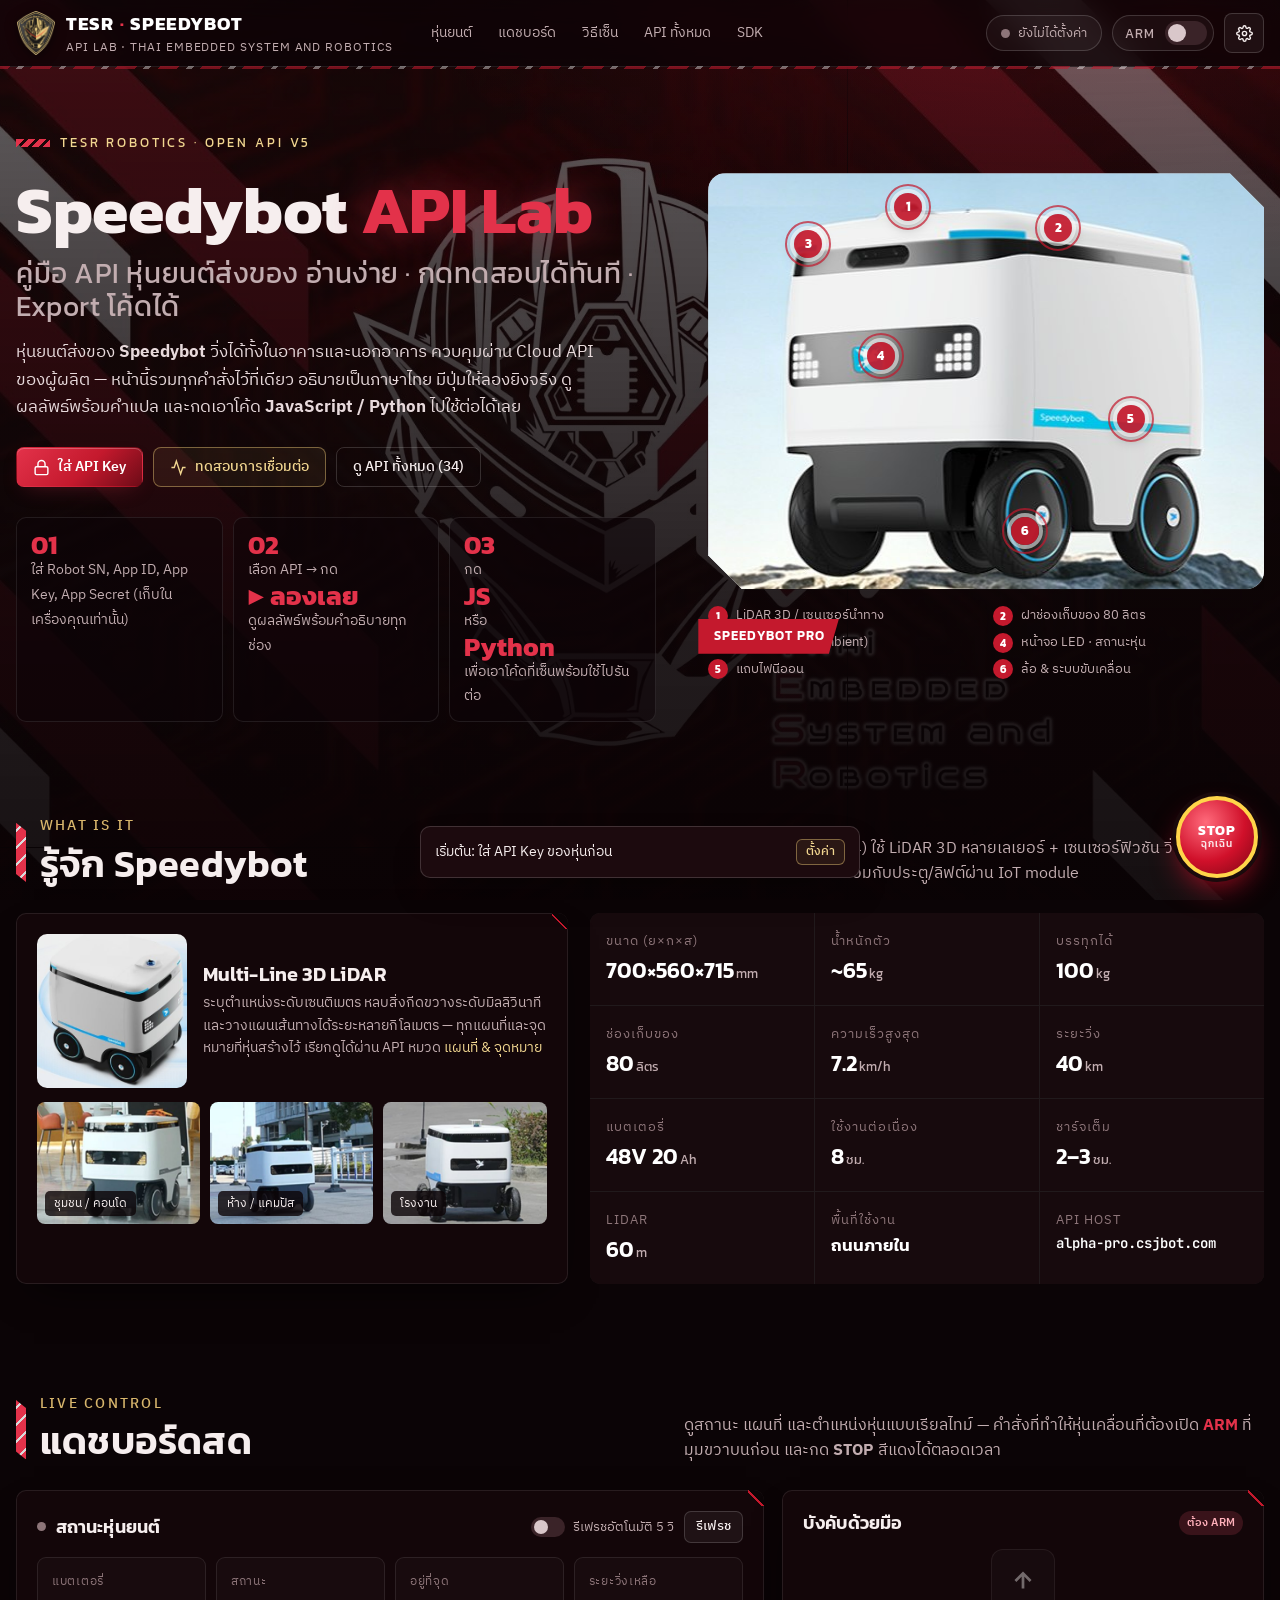
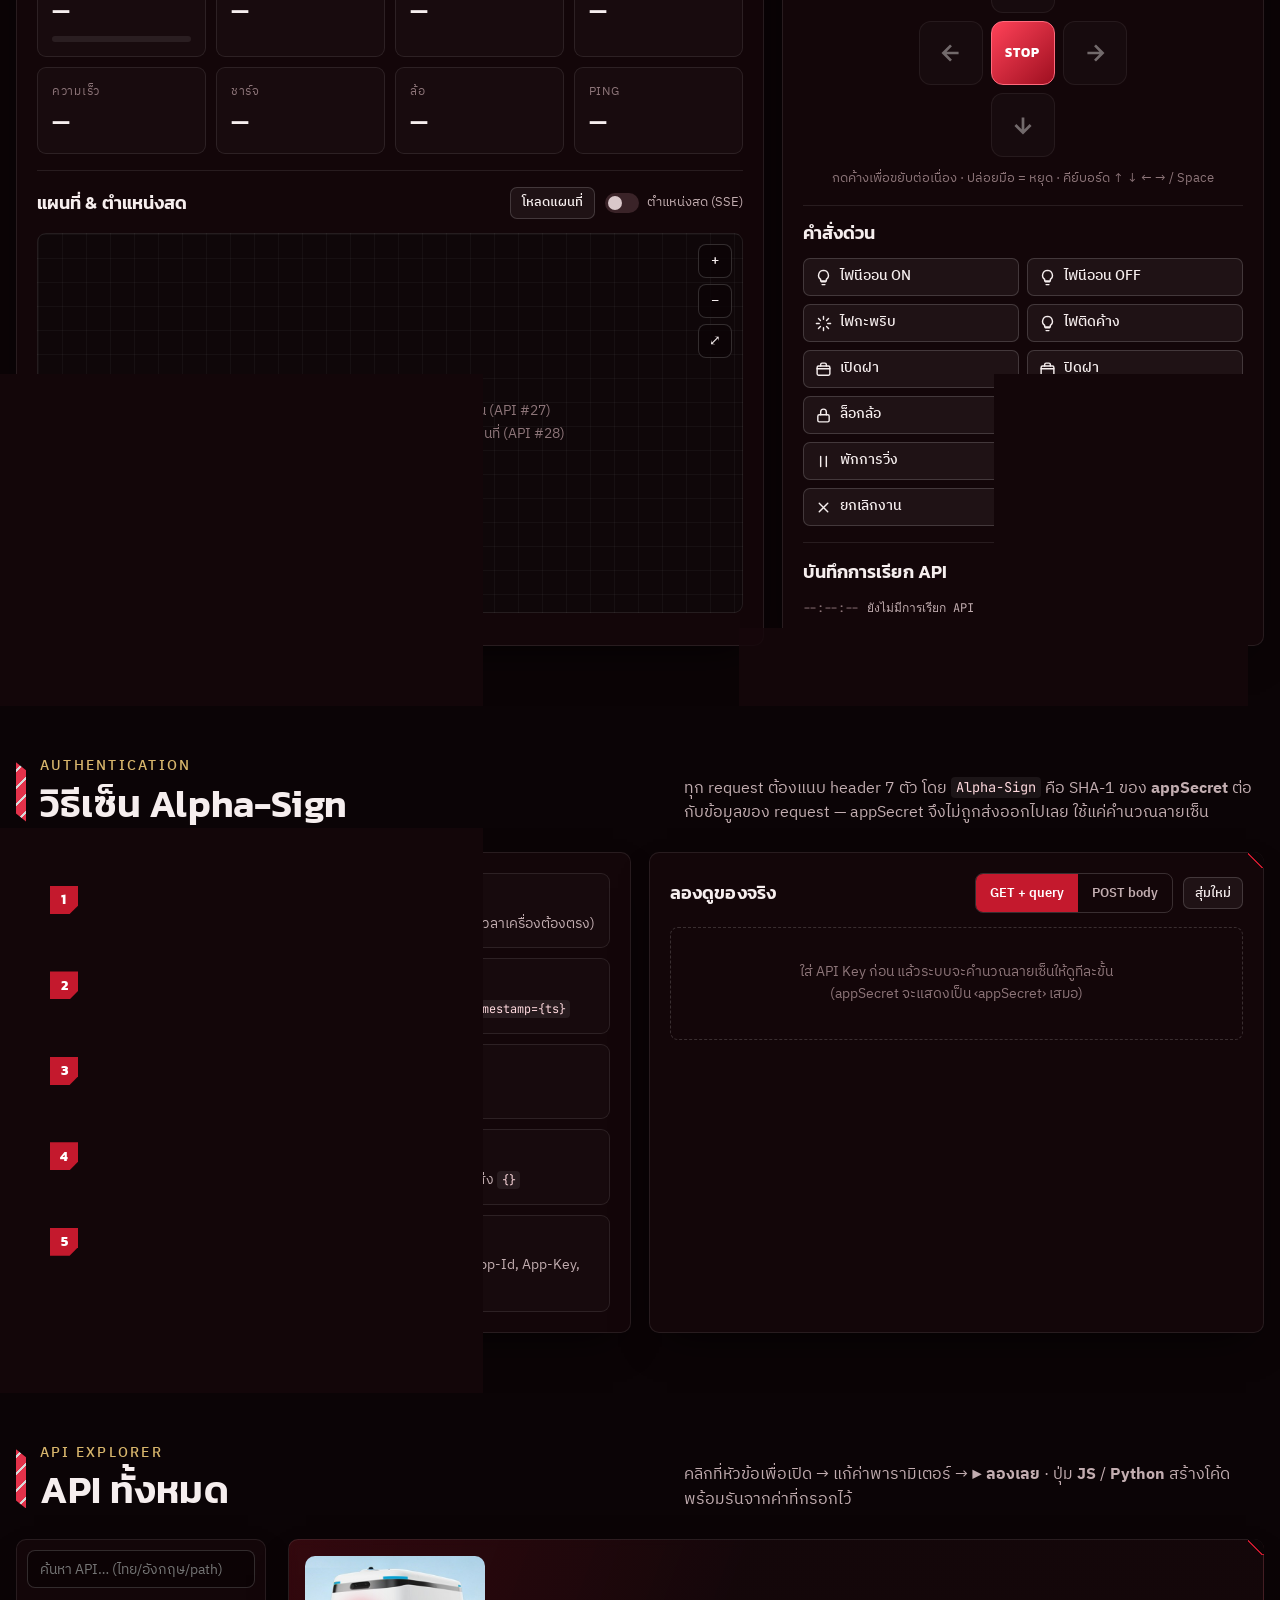
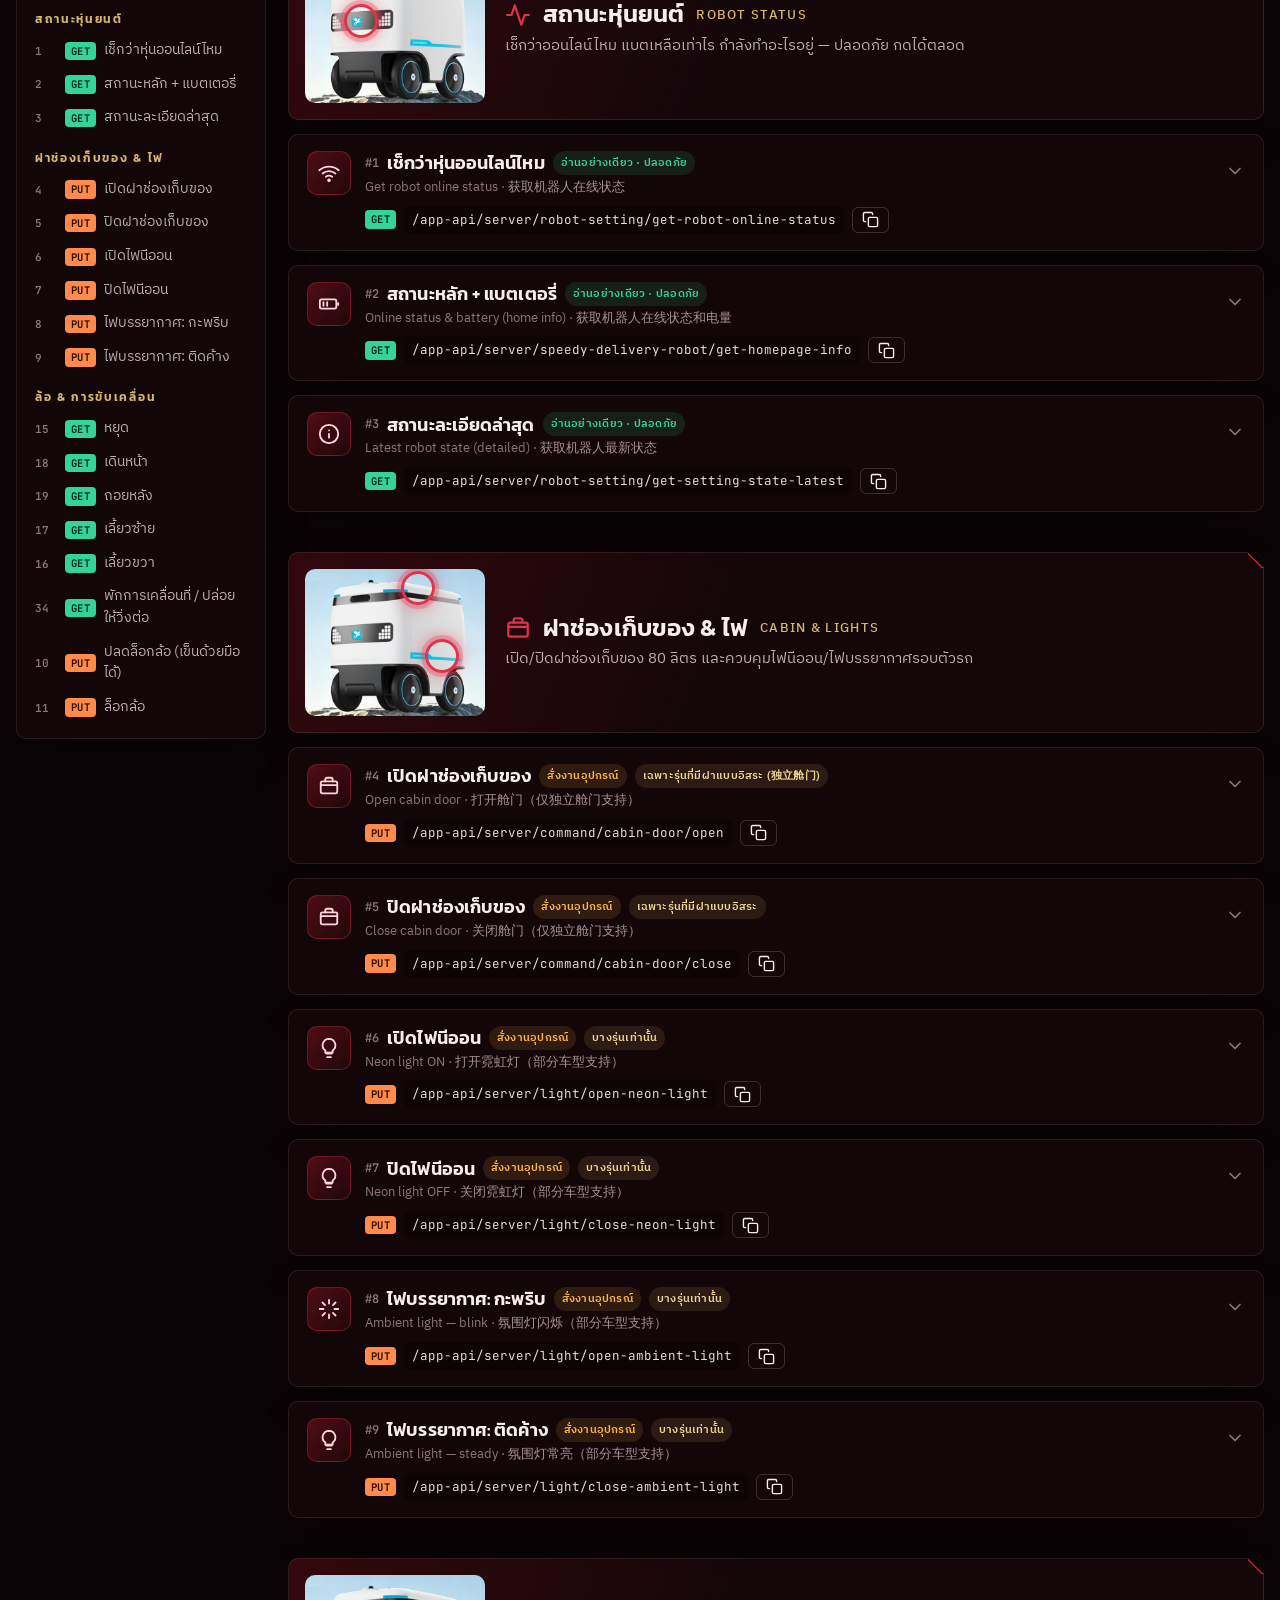
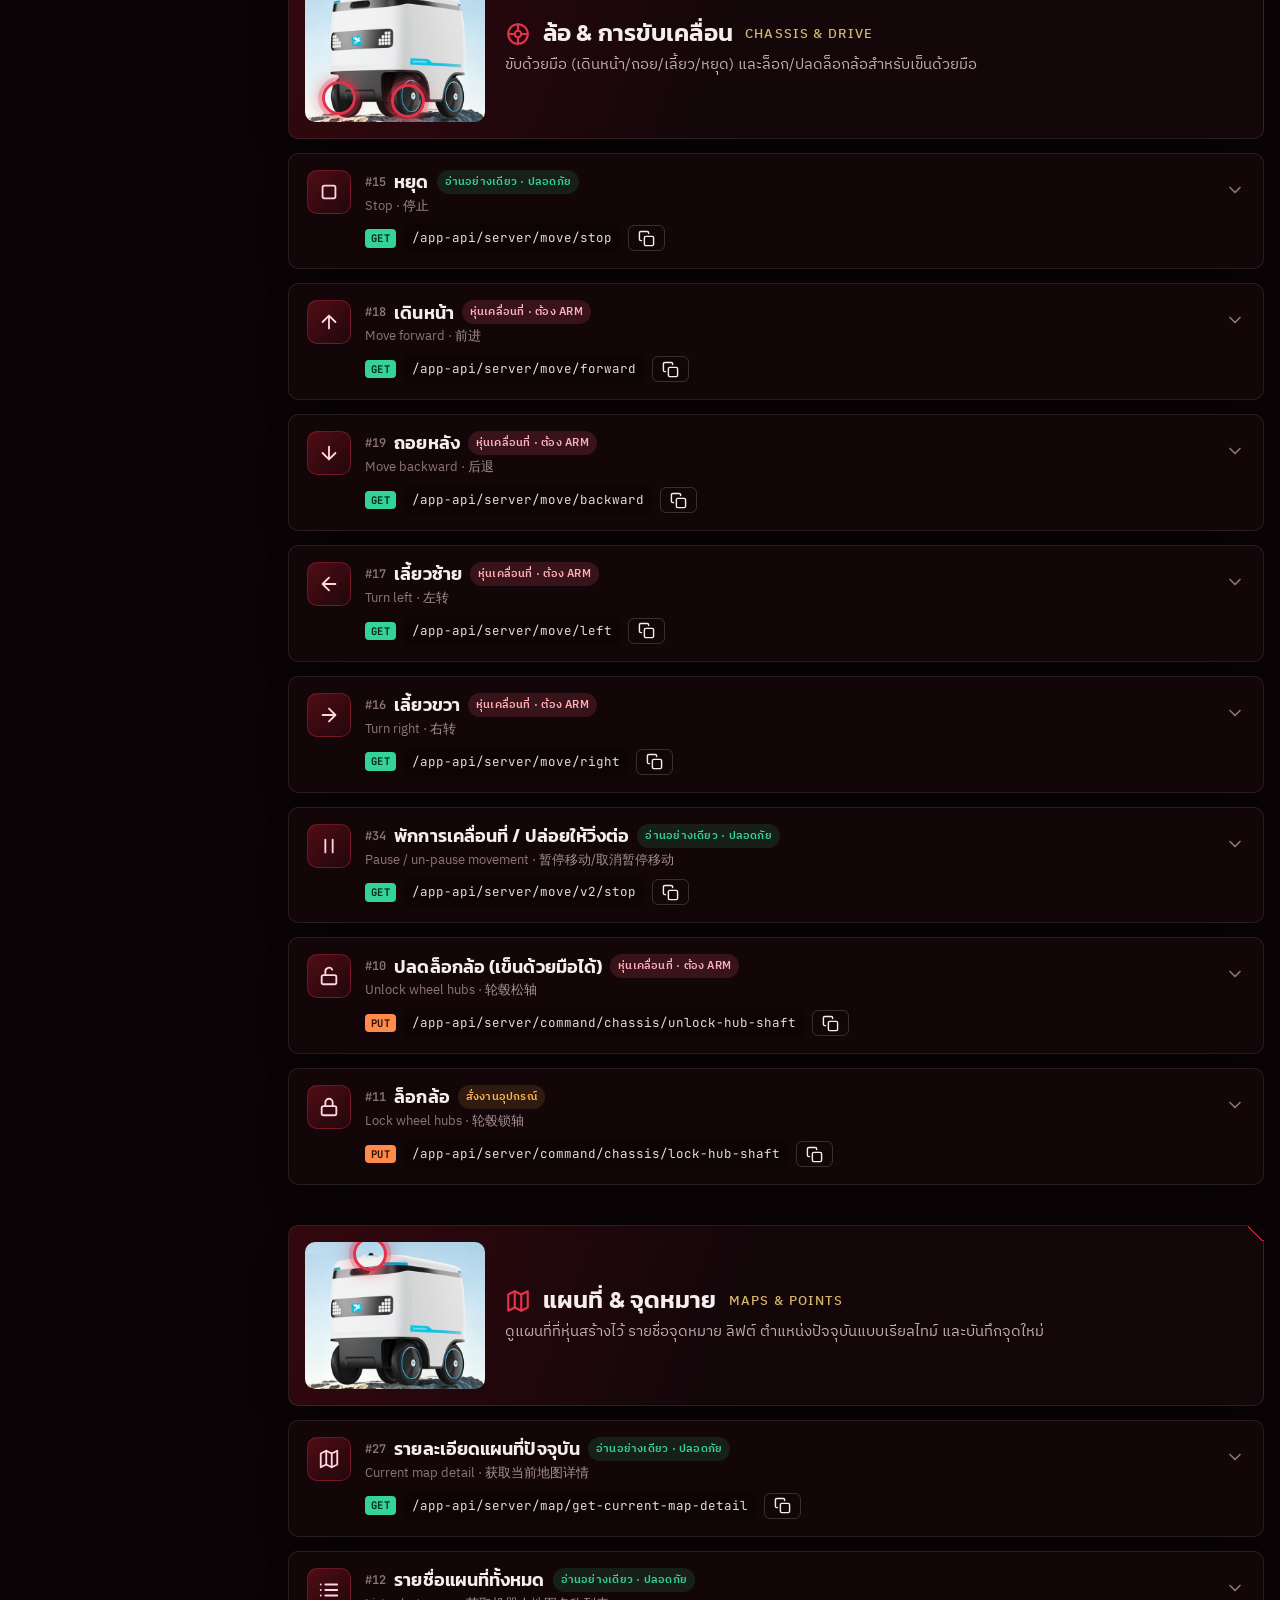
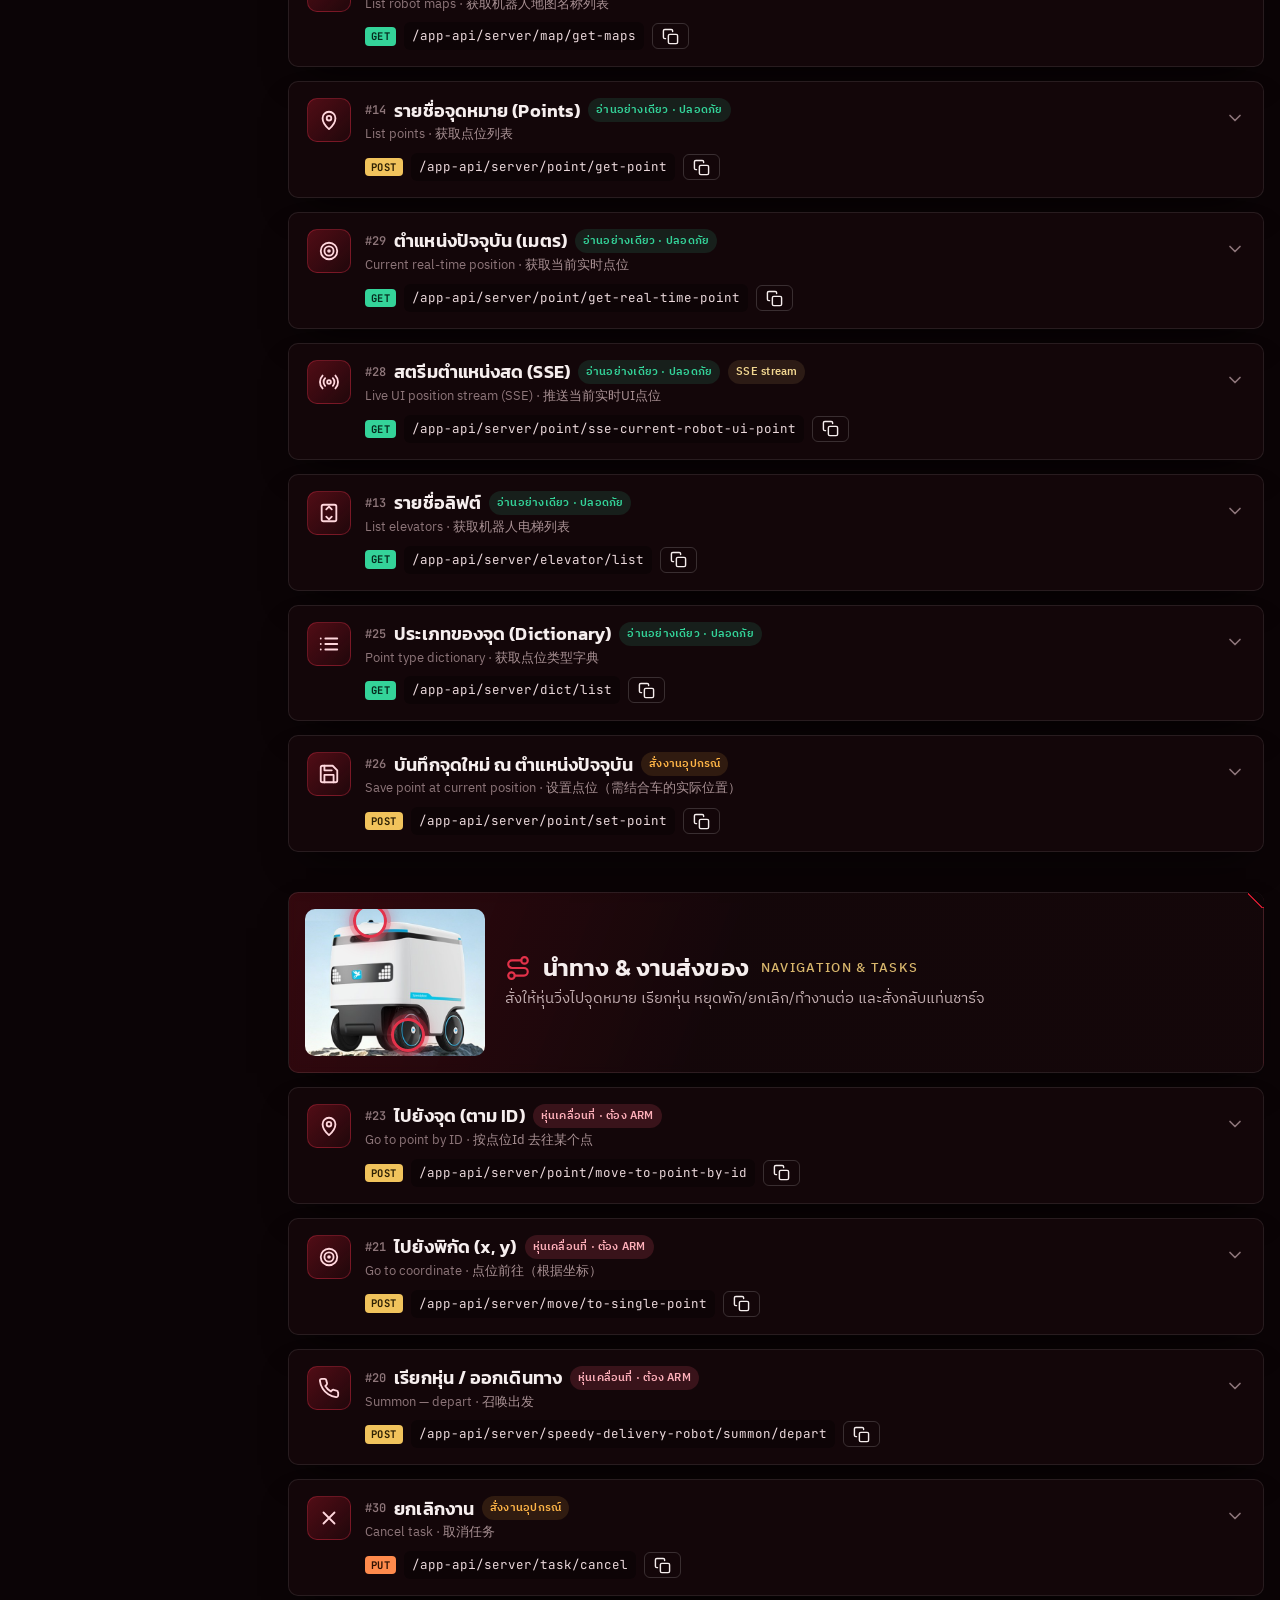
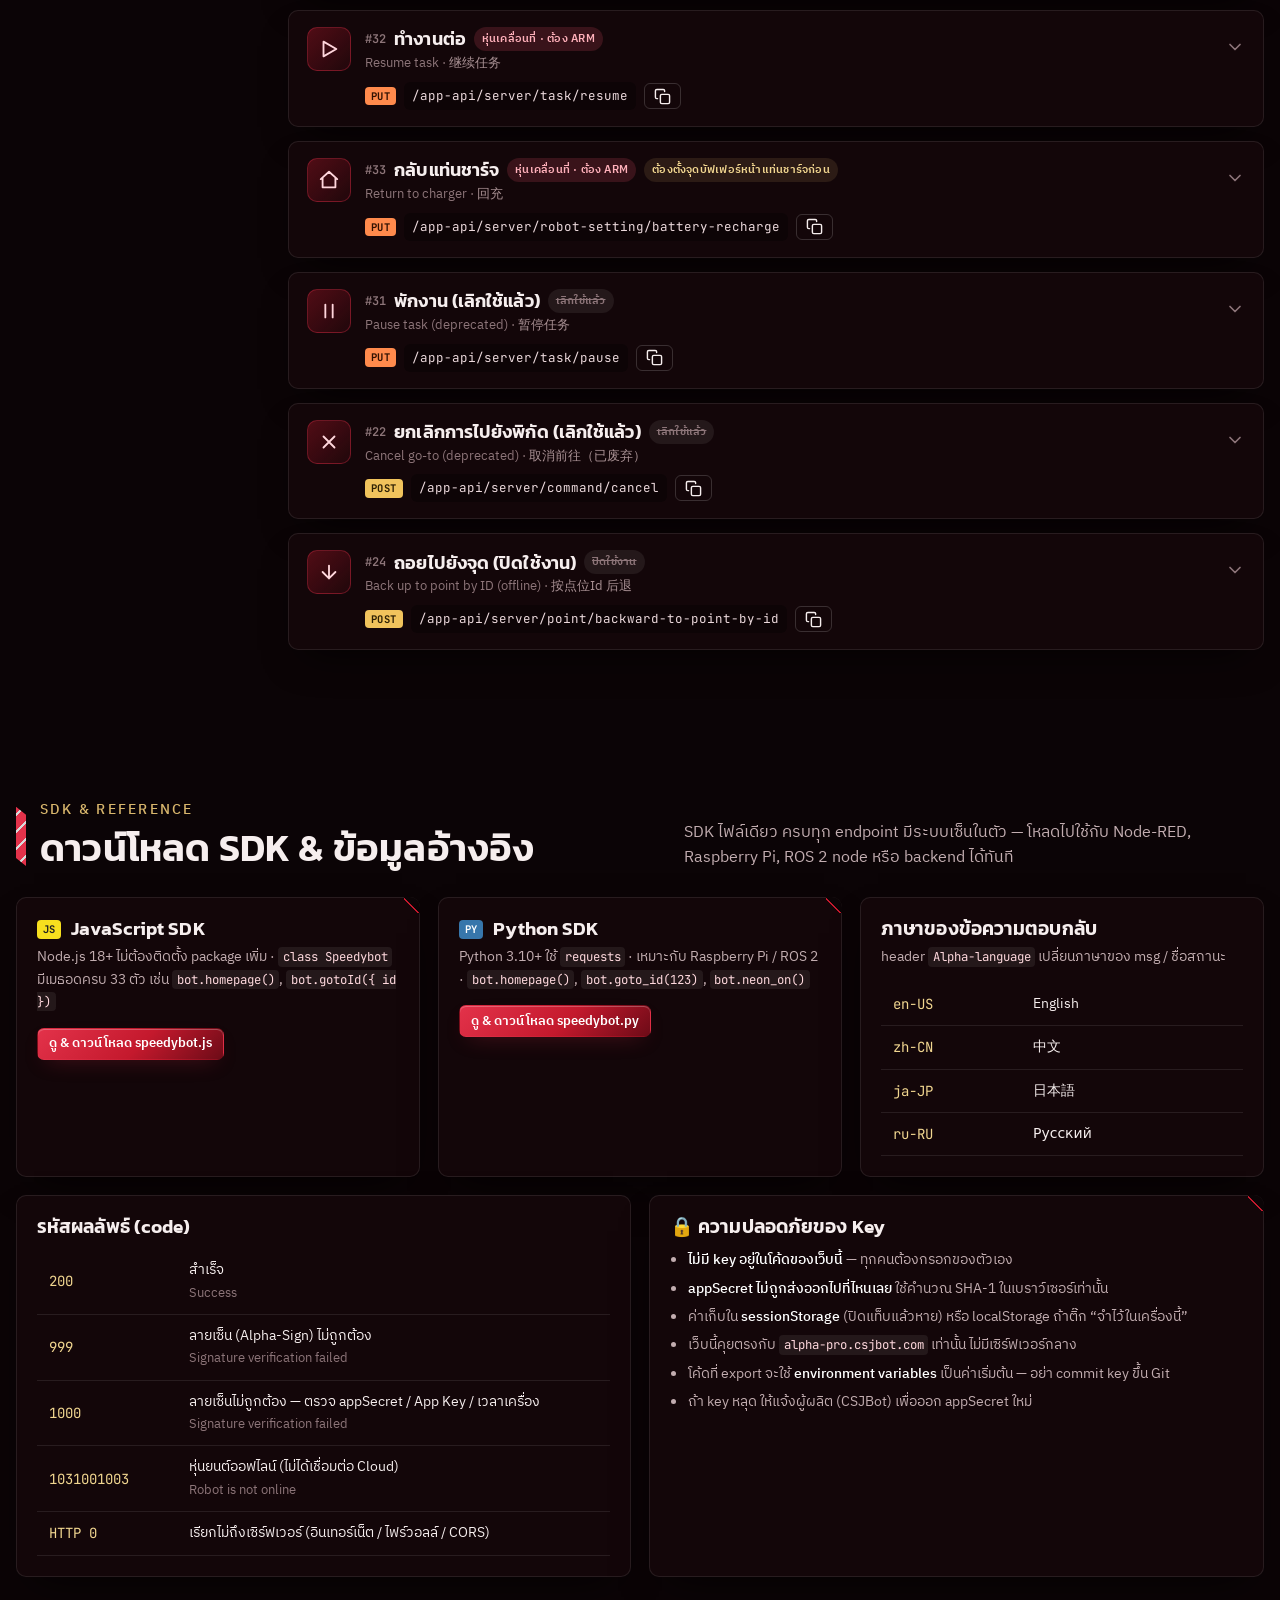
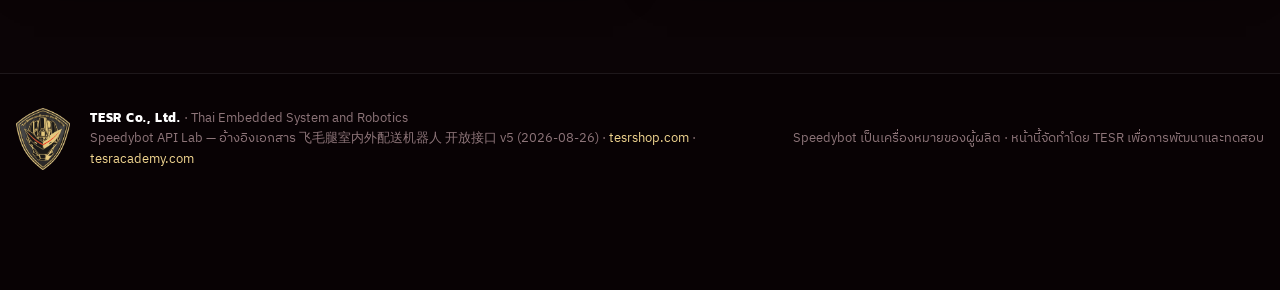
==== index.html @ d2df7fd1 "Speedybot API Lab: interactive API docs & tester (TESR brand) - API Explorer for all 34 Speedybot Op" ====
<!doctype html>
<html lang="th">
<head>
  <meta charset="utf-8" />
  <meta name="viewport" content="width=device-width, initial-scale=1" />
  <title>Speedybot API Lab · TESR</title>
  <meta name="description" content="TESR Speedybot API Lab — คู่มือ API หุ่นยนต์ส่งของ Speedybot แบบอ่านง่าย กดทดสอบได้จริง พร้อม export โค้ด JavaScript / Python" />
  <meta name="theme-color" content="#120609" />
  <meta name="referrer" content="no-referrer" />
  <link rel="icon" type="image/png" href="assets/img/favicon.png" />
  <meta property="og:title" content="Speedybot API Lab · TESR" />
  <meta property="og:image" content="assets/img/tesr-bg.jpg" />
  <link rel="preconnect" href="https://fonts.googleapis.com" />
  <link rel="preconnect" href="https://fonts.gstatic.com" crossorigin />
  <link href="https://fonts.googleapis.com/css2?family=IBM+Plex+Sans+Thai:wght@400;500;600&family=JetBrains+Mono:wght@400;600&family=Kanit:wght@400;500;600;700&display=swap" rel="stylesheet" />
  <link rel="stylesheet" href="assets/css/style.css" />
</head>
<body>

<!-- ============================== TOP BAR ============================== -->
<header class="topbar">
  <div class="wrap">
    <a class="brand" href="#top" aria-label="TESR Speedybot API Lab">
      <img src="assets/img/tesr-logo.png" alt="TESR logo" />
      <div><b>TESR <i>·</i> SPEEDYBOT</b><small>API Lab · Thai Embedded System and Robotics</small></div>
    </a>
    <nav class="topnav">
      <a href="#about">หุ่นยนต์</a>
      <a href="#dashboard">แดชบอร์ด</a>
      <a href="#sign">วิธีเซ็น</a>
      <a href="#explorer">API ทั้งหมด</a>
      <a href="#sdk">SDK</a>
    </nav>
    <div class="top-right">
      <span class="pill status-pill" id="statusPill" title="สถานะหุ่นยนต์"><i class="dot" id="statusDot"></i><span class="txt" id="statusTxt">ยังไม่ได้ตั้งค่า</span></span>
      <button class="arm" id="armBtn" type="button" aria-pressed="false" title="เปิดเพื่ออนุญาตคำสั่งที่ทำให้หุ่นเคลื่อนที่">
        <span class="lbl">ARM</span><span class="sw"></span>
      </button>
      <button class="btn icon" id="cfgBtn" type="button" title="ตั้งค่า API key" aria-label="ตั้งค่า">
        <svg viewBox="0 0 24 24" fill="none" stroke="currentColor" stroke-width="2"><circle cx="12" cy="12" r="3"/><path d="M19.4 15a1.65 1.65 0 0 0 .33 1.82l.06.06a2 2 0 1 1-2.83 2.83l-.06-.06a1.65 1.65 0 0 0-1.82-.33 1.65 1.65 0 0 0-1 1.51V21a2 2 0 1 1-4 0v-.09A1.65 1.65 0 0 0 9 19.4a1.65 1.65 0 0 0-1.82.33l-.06.06a2 2 0 1 1-2.83-2.83l.06-.06A1.65 1.65 0 0 0 4.68 15a1.65 1.65 0 0 0-1.51-1H3a2 2 0 1 1 0-4h.09A1.65 1.65 0 0 0 4.6 9a1.65 1.65 0 0 0-.33-1.82l-.06-.06a2 2 0 1 1 2.83-2.83l.06.06A1.65 1.65 0 0 0 9 4.68a1.65 1.65 0 0 0 1-1.51V3a2 2 0 1 1 4 0v.09a1.65 1.65 0 0 0 1 1.51 1.65 1.65 0 0 0 1.82-.33l.06-.06a2 2 0 1 1 2.83 2.83l-.06.06A1.65 1.65 0 0 0 19.4 9a1.65 1.65 0 0 0 1.51 1H21a2 2 0 1 1 0 4h-.09a1.65 1.65 0 0 0-1.51 1z"/></svg>
      </button>
    </div>
  </div>
</header>

<main id="top">
<!-- ============================== HERO ============================== -->
<section class="hero">
  <div class="wrap">
    <div>
      <span class="eyebrow">TESR Robotics · Open API v5</span>
      <h1>Speedybot <span class="accent">API Lab</span><small>คู่มือ API หุ่นยนต์ส่งของ อ่านง่าย · กดทดสอบได้ทันที · Export โค้ดได้</small></h1>
      <p class="lead">หุ่นยนต์ส่งของ <b>Speedybot</b> วิ่งได้ทั้งในอาคารและนอกอาคาร ควบคุมผ่าน Cloud API ของผู้ผลิต — หน้านี้รวมทุกคำสั่งไว้ที่เดียว อธิบายเป็นภาษาไทย มีปุ่มให้ลองยิงจริง ดูผลลัพธ์พร้อมคำแปล และกดเอาโค้ด <b>JavaScript / Python</b> ไปใช้ต่อได้เลย</p>
      <div class="hero-actions">
        <button class="btn primary" id="heroCfg" type="button">
          <svg viewBox="0 0 24 24" fill="none" stroke="currentColor" stroke-width="2"><rect x="3" y="11" width="18" height="11" rx="2"/><path d="M7 11V7a5 5 0 0 1 10 0v4"/></svg>
          ใส่ API Key
        </button>
        <button class="btn gold" id="heroTest" type="button">
          <svg viewBox="0 0 24 24" fill="none" stroke="currentColor" stroke-width="2"><path d="M22 12h-4l-3 9L9 3l-3 9H2"/></svg>
          ทดสอบการเชื่อมต่อ
        </button>
        <a class="btn ghost" href="#explorer">ดู API ทั้งหมด (34)</a>
      </div>
      <div class="steps">
        <div class="step"><b>01</b><span>ใส่ Robot SN, App ID, App Key, App Secret (เก็บในเครื่องคุณเท่านั้น)</span></div>
        <div class="step"><b>02</b><span>เลือก API → กด <b>▶ ลองเลย</b> ดูผลลัพธ์พร้อมคำอธิบายทุกช่อง</span></div>
        <div class="step"><b>03</b><span>กด <b>JS</b> หรือ <b>Python</b> เพื่อเอาโค้ดที่เซ็นพร้อมใช้ไปรันต่อ</span></div>
      </div>
    </div>

    <div class="robot-fig">
      <div class="frame" id="heroFrame">
        <img src="assets/img/speedybot.jpg" alt="หุ่นยนต์ส่งของ Speedybot" width="510" height="416" />
      </div>
      <span class="tag">SPEEDYBOT PRO</span>
      <div class="legend" id="heroLegend"></div>
    </div>
  </div>
</section>

<!-- ============================== ABOUT ============================== -->
<section class="block" id="about">
  <div class="wrap">
    <div class="sec-head">
      <h2><small>What is it</small>รู้จัก Speedybot</h2>
      <p>หุ่นยนต์ส่งของอัตโนมัติ (L4) ใช้ LiDAR 3D หลายเลเยอร์ + เซนเซอร์ฟิวชัน วิ่งได้ทั้งในตึกและบนถนนภายในพื้นที่ เชื่อมกับประตู/ลิฟต์ผ่าน IoT module</p>
    </div>
    <div class="about-grid">
      <div class="card card-pad cut">
        <div class="lidar-card">
          <img src="assets/img/speedybot-lidar.jpg" alt="Speedybot พร้อม LiDAR" />
          <div>
            <h3 style="font-size:20px;margin-bottom:6px">Multi-Line 3D LiDAR</h3>
            <p style="margin:0;color:var(--muted);font-size:14px">ระบุตำแหน่งระดับเซนติเมตร หลบสิ่งกีดขวางระดับมิลลิวินาที และวางแผนเส้นทางได้ระยะหลายกิโลเมตร — ทุกแผนที่และจุดหมายที่หุ่นสร้างไว้ เรียกดูได้ผ่าน API หมวด <a href="#cat-map">แผนที่ &amp; จุดหมาย</a></p>
          </div>
        </div>
        <div class="scenes">
          <div class="scene"><img src="assets/img/scene-community.jpg" alt="ใช้งานในคอนโด/ชุมชน" loading="lazy" /><span>ชุมชน / คอนโด</span></div>
          <div class="scene"><img src="assets/img/scene-mall.jpg" alt="ใช้งานในห้าง" loading="lazy" /><span>ห้าง / แคมปัส</span></div>
          <div class="scene"><img src="assets/img/scene-factory.jpg" alt="ใช้งานในโรงงาน" loading="lazy" /><span>โรงงาน</span></div>
        </div>
      </div>
      <div class="specs" aria-label="สเปก Speedybot Pro">
        <div class="spec"><span>ขนาด (ย×ก×ส)</span><b>700×560×715<small>mm</small></b></div>
        <div class="spec"><span>น้ำหนักตัว</span><b>~65<small>kg</small></b></div>
        <div class="spec"><span>บรรทุกได้</span><b>100<small>kg</small></b></div>
        <div class="spec"><span>ช่องเก็บของ</span><b>80<small>ลิตร</small></b></div>
        <div class="spec"><span>ความเร็วสูงสุด</span><b>7.2<small>km/h</small></b></div>
        <div class="spec"><span>ระยะวิ่ง</span><b>40<small>km</small></b></div>
        <div class="spec"><span>แบตเตอรี่</span><b>48V 20<small>Ah</small></b></div>
        <div class="spec"><span>ใช้งานต่อเนื่อง</span><b>8<small>ชม.</small></b></div>
        <div class="spec"><span>ชาร์จเต็ม</span><b>2–3<small>ชม.</small></b></div>
        <div class="spec"><span>LiDAR</span><b>60<small>m</small></b></div>
        <div class="spec"><span>พื้นที่ใช้งาน</span><b style="font-size:17px">ถนนภายใน</b></div>
        <div class="spec"><span>API Host</span><b style="font-size:14px;font-family:var(--f-mono)">alpha-pro.csjbot.com</b></div>
      </div>
    </div>
  </div>
</section>

<!-- ============================== DASHBOARD ============================== -->
<section class="block" id="dashboard">
  <div class="wrap">
    <div class="sec-head">
      <h2><small>Live control</small>แดชบอร์ดสด</h2>
      <p>ดูสถานะ แผนที่ และตำแหน่งหุ่นแบบเรียลไทม์ — คำสั่งที่ทำให้หุ่นเคลื่อนที่ต้องเปิด <b style="color:var(--red-2)">ARM</b> ที่มุมขวาบนก่อน และกด <b>STOP</b> สีแดงได้ตลอดเวลา</p>
    </div>
    <div class="dash">
      <div class="card card-pad cut">
        <div class="dash-head">
          <h3><i class="dot" id="liveDot"></i>สถานะหุ่นยนต์</h3>
          <label class="switch"><input type="checkbox" id="autoRefresh" /> รีเฟรชอัตโนมัติ 5 วิ</label>
          <button class="btn sm" id="refreshBtn" type="button">รีเฟรช</button>
        </div>
        <div class="tiles" id="tiles">
          <div class="tile"><span>แบตเตอรี่</span><b id="t-batt">—</b><div class="battery"><i id="t-batt-bar"></i></div></div>
          <div class="tile"><span>สถานะ</span><b id="t-state">—</b></div>
          <div class="tile"><span>อยู่ที่จุด</span><b id="t-point">—</b></div>
          <div class="tile"><span>ระยะวิ่งเหลือ</span><b id="t-range">—</b></div>
          <div class="tile"><span>ความเร็ว</span><b id="t-speed">—</b></div>
          <div class="tile"><span>ชาร์จ</span><b id="t-charge">—</b></div>
          <div class="tile"><span>ล้อ</span><b id="t-hub">—</b></div>
          <div class="tile"><span>Ping</span><b id="t-ping">—</b></div>
        </div>

        <div class="divider"></div>
        <div class="dash-head">
          <h3>แผนที่ &amp; ตำแหน่งสด</h3>
          <button class="btn sm" id="loadMapBtn" type="button">โหลดแผนที่</button>
          <label class="switch"><input type="checkbox" id="sseToggle" /> ตำแหน่งสด (SSE)</label>
        </div>
        <div class="map-box" id="mapBox">
          <canvas id="mapCanvas"></canvas>
          <div class="map-empty" id="mapEmpty">กด “โหลดแผนที่” เพื่อดึงแผนที่ปัจจุบันของหุ่น (API #27)<br/>แล้วเปิด “ตำแหน่งสด” เพื่อเห็นหุ่นเคลื่อนที่บนแผนที่ (API #28)</div>
          <div class="map-tools">
            <button class="btn" id="zoomIn" type="button" title="ซูมเข้า">+</button>
            <button class="btn" id="zoomOut" type="button" title="ซูมออก">−</button>
            <button class="btn" id="zoomFit" type="button" title="พอดีกรอบ">⤢</button>
          </div>
          <div class="map-info" id="mapInfo" hidden></div>
        </div>
        <div class="points-list" id="pointsList"></div>
      </div>

      <div class="card card-pad cut">
        <div class="dash-head"><h3>บังคับด้วยมือ</h3><span class="badge motion" id="padBadge">ต้อง ARM</span></div>
        <div class="pad locked" id="pad">
          <span></span>
          <button type="button" data-move="forward" aria-label="เดินหน้า"><svg viewBox="0 0 24 24" fill="none" stroke="currentColor" stroke-width="2.5"><path d="M12 19V5M5 12l7-7 7 7"/></svg></button>
          <span></span>
          <button type="button" data-move="left" aria-label="เลี้ยวซ้าย"><svg viewBox="0 0 24 24" fill="none" stroke="currentColor" stroke-width="2.5"><path d="M19 12H5M12 19l-7-7 7-7"/></svg></button>
          <button type="button" class="stop-btn" data-move="stop" aria-label="หยุด">STOP</button>
          <button type="button" data-move="right" aria-label="เลี้ยวขวา"><svg viewBox="0 0 24 24" fill="none" stroke="currentColor" stroke-width="2.5"><path d="M5 12h14M12 5l7 7-7 7"/></svg></button>
          <span></span>
          <button type="button" data-move="backward" aria-label="ถอยหลัง"><svg viewBox="0 0 24 24" fill="none" stroke="currentColor" stroke-width="2.5"><path d="M12 5v14M19 12l-7 7-7-7"/></svg></button>
          <span></span>
        </div>
        <p class="pad-note">กดค้างเพื่อขยับต่อเนื่อง · ปล่อยมือ = หยุด · คีย์บอร์ด ↑ ↓ ← → / Space</p>

        <div class="divider"></div>
        <div class="dash-head"><h3>คำสั่งด่วน</h3></div>
        <div class="quick" id="quick"></div>

        <div class="divider"></div>
        <div class="dash-head"><h3>บันทึกการเรียก API</h3><button class="btn xs ghost" id="clearLog" type="button">ล้าง</button></div>
        <div class="log" id="log"><div><time>--:--:--</time><span>ยังไม่มีการเรียก API</span></div></div>
      </div>
    </div>
  </div>
</section>

<!-- ============================== SIGN ============================== -->
<section class="block" id="sign">
  <div class="wrap">
    <div class="sec-head">
      <h2><small>Authentication</small>วิธีเซ็น Alpha-Sign</h2>
      <p>ทุก request ต้องแนบ header 7 ตัว โดย <code>Alpha-Sign</code> คือ SHA-1 ของ <b>appSecret</b> ต่อกับข้อมูลของ request — appSecret จึงไม่ถูกส่งออกไปเลย ใช้แค่คำนวณลายเซ็น</p>
    </div>
    <div class="sign-grid">
      <div class="card card-pad">
        <ol class="flow" style="margin:0;padding:0">
          <li><b>สุ่ม Nonce + เอาเวลาปัจจุบัน (วินาที)</b><p>Nonce = ตัวอักษรสุ่ม 10 ตัว, Timestamp = Unix time หน่วย<em>วินาที</em> (เวลาเครื่องต้องตรง)</p></li>
          <li><b>สร้าง fixed string</b><p><code>alphaAppId={id}&amp;alphaAppKey={key}&amp;alphaNonce={nonce}&amp;timestamp={ts}</code></p></li>
          <li><b>GET → เรียง query ตามชื่อ</b><p><code>k1=v1&amp;k2=v2</code> แล้วต่อ: <code>appSecret + query + fixed</code> (ไม่มี &amp; คั่น)</p></li>
          <li><b>POST / PUT → JSON แบบไม่มีช่องว่าง</b><p><code>appSecret + fixed + JSON.stringify(body)</code> · ถ้าไม่มี body ให้ส่ง <code>{}</code></p></li>
          <li><b>SHA-1 → hex ตัวพิมพ์เล็ก</b><p>ได้ 40 ตัวอักษร ใส่ header <code>Alpha-Sign</code> พร้อม Alpha-Robot-Sn, App-Id, App-Key, Nonce, Timestamp, Alpha-language</p></li>
        </ol>
      </div>
      <div class="card card-pad cut">
        <div class="dash-head">
          <h3>ลองดูของจริง</h3>
          <div class="seg" id="signSeg">
            <button type="button" class="on" data-k="get">GET + query</button>
            <button type="button" data-k="post">POST body</button>
          </div>
          <button class="btn sm" id="signRegen" type="button">สุ่มใหม่</button>
        </div>
        <div id="signDemo"><div class="placeholder">ใส่ API Key ก่อน แล้วระบบจะคำนวณลายเซ็นให้ดูทีละขั้น<br/>(appSecret จะแสดงเป็น ‹appSecret› เสมอ)</div></div>
      </div>
    </div>
  </div>
</section>

<!-- ============================== EXPLORER ============================== -->
<section class="block" id="explorer">
  <div class="wrap">
    <div class="sec-head">
      <h2><small>API Explorer</small>API ทั้งหมด</h2>
      <p>คลิกที่หัวข้อเพื่อเปิด → แก้ค่าพารามิเตอร์ → <b>▶ ลองเลย</b> · ปุ่ม <b>JS</b> / <b>Python</b> สร้างโค้ดพร้อมรันจากค่าที่กรอกไว้</p>
    </div>
    <div class="mobile-cats" id="mobileCats"></div>
    <div class="explorer">
      <aside class="card side" id="side">
        <input type="search" id="search" placeholder="ค้นหา API… (ไทย/อังกฤษ/path)" aria-label="ค้นหา API" />
        <div id="sideList"></div>
      </aside>
      <div id="catList"></div>
    </div>
  </div>
</section>

<!-- ============================== SDK & REFERENCE ============================== -->
<section class="block" id="sdk">
  <div class="wrap">
    <div class="sec-head">
      <h2><small>SDK &amp; Reference</small>ดาวน์โหลด SDK &amp; ข้อมูลอ้างอิง</h2>
      <p>SDK ไฟล์เดียว ครบทุก endpoint มีระบบเซ็นในตัว — โหลดไปใช้กับ Node-RED, Raspberry Pi, ROS 2 node หรือ backend ได้ทันที</p>
    </div>
    <div class="sdk-grid">
      <div class="card card-pad cut sdk-card">
        <h3><span class="m GET" style="background:#f7df1e;color:#222">JS</span> JavaScript SDK</h3>
        <p>Node.js 18+ ไม่ต้องติดตั้ง package เพิ่ม · <code>class Speedybot</code> มีเมธอดครบ 33 ตัว เช่น <code>bot.homepage()</code>, <code>bot.gotoId({ id })</code></p>
        <div class="actions"><button class="btn primary sm" data-sdk="js" type="button">ดู &amp; ดาวน์โหลด speedybot.js</button></div>
      </div>
      <div class="card card-pad cut sdk-card">
        <h3><span class="m GET" style="background:#3776ab;color:#fff">PY</span> Python SDK</h3>
        <p>Python 3.10+ ใช้ <code>requests</code> · เหมาะกับ Raspberry Pi / ROS 2 · <code>bot.homepage()</code>, <code>bot.goto_id(123)</code>, <code>bot.neon_on()</code></p>
        <div class="actions"><button class="btn primary sm" data-sdk="py" type="button">ดู &amp; ดาวน์โหลด speedybot.py</button></div>
      </div>
      <div class="card card-pad sdk-card">
        <h3>ภาษาของข้อความตอบกลับ</h3>
        <p>header <code>Alpha-language</code> เปลี่ยนภาษาของ msg / ชื่อสถานะ</p>
        <table class="err-table"><tbody>
          <tr><td>en-US</td><td>English</td></tr>
          <tr><td>zh-CN</td><td>中文</td></tr>
          <tr><td>ja-JP</td><td>日本語</td></tr>
          <tr><td>ru-RU</td><td>Русский</td></tr>
        </tbody></table>
      </div>
    </div>

    <div class="sdk-grid" style="margin-top:18px;grid-template-columns:1fr 1fr">
      <div class="card card-pad">
        <h3 style="font-size:19px;margin-bottom:10px">รหัสผลลัพธ์ (code)</h3>
        <table class="err-table"><tbody id="errTable"></tbody></table>
      </div>
      <div class="card card-pad cut">
        <h3 style="font-size:19px;margin-bottom:10px">🔒 ความปลอดภัยของ Key</h3>
        <ul class="sec-list">
          <li><b>ไม่มี key อยู่ในโค้ดของเว็บนี้</b> — ทุกคนต้องกรอกของตัวเอง</li>
          <li><b>appSecret ไม่ถูกส่งออกไปที่ไหนเลย</b> ใช้คำนวณ SHA-1 ในเบราว์เซอร์เท่านั้น</li>
          <li>ค่าเก็บใน <b>sessionStorage</b> (ปิดแท็บแล้วหาย) หรือ localStorage ถ้าติ๊ก “จำไว้ในเครื่องนี้”</li>
          <li>เว็บนี้คุยตรงกับ <code>alpha-pro.csjbot.com</code> เท่านั้น ไม่มีเซิร์ฟเวอร์กลาง</li>
          <li>โค้ดที่ export จะใช้ <b>environment variables</b> เป็นค่าเริ่มต้น — อย่า commit key ขึ้น Git</li>
          <li>ถ้า key หลุด ให้แจ้งผู้ผลิต (CSJBot) เพื่อออก appSecret ใหม่</li>
        </ul>
      </div>
    </div>
  </div>
</section>
</main>

<footer class="site">
  <div class="wrap">
    <img src="assets/img/tesr-logo.png" alt="TESR" />
    <div class="grow">
      <p><b style="color:#fff;font-family:var(--f-head);letter-spacing:.06em">TESR Co., Ltd.</b> · Thai Embedded System and Robotics</p>
      <p>Speedybot API Lab — อ้างอิงเอกสาร 飞毛腿室内外配送机器人 开放接口 v5 (2026-08-26) · <a href="https://tesrshop.com" target="_blank" rel="noopener">tesrshop.com</a> · <a href="https://tesracademy.com" target="_blank" rel="noopener">tesracademy.com</a></p>
    </div>
    <p>Speedybot เป็นเครื่องหมายของผู้ผลิต · หน้านี้จัดทำโดย TESR เพื่อการพัฒนาและทดสอบ</p>
  </div>
</footer>

<!-- E-STOP -->
<button class="estop" id="estop" type="button" title="หยุดหุ่นทันที (#15 + #34)">STOP<small>ฉุกเฉิน</small></button>

<!-- ============================== MODALS ============================== -->
<div class="modal-bg" id="cfgModal" role="dialog" aria-modal="true" aria-labelledby="cfgTitle">
  <div class="modal small">
    <header>
      <h3 id="cfgTitle"><img src="assets/img/tesr-logo.png" alt="" width="26" />ตั้งค่า API</h3>
      <button class="btn icon sm ghost" data-close type="button" aria-label="ปิด">✕</button>
    </header>
    <div class="body">
      <div class="lock-note">
        <svg viewBox="0 0 24 24" fill="none" stroke="currentColor" stroke-width="2"><path d="M12 22s8-4 8-10V5l-8-3-8 3v7c0 6 8 10 8 10z"/></svg>
        <div>ค่าทั้งหมดเก็บในเบราว์เซอร์ของคุณเท่านั้น ไม่ถูกบันทึกลงเว็บหรือ GitHub · <b>appSecret</b> ใช้คำนวณลายเซ็นในเครื่อง ไม่เคยถูกส่งออกไป</div>
      </div>
      <details class="paste">
        <summary>วางข้อความ config ทีเดียว (เช่น <code>Alpha-Robot-Sn: …</code>)</summary>
        <div class="field"><textarea id="pasteBox" rows="5" placeholder="Alpha-Robot-Sn: 4E00…&#10;Alpha-App-Id: …&#10;Alpha-App-Key: …&#10;appSecret: …"></textarea></div>
        <button class="btn sm" id="pasteApply" type="button" style="margin-top:8px">แยกค่าอัตโนมัติ</button>
      </details>
      <div class="cfg-grid">
        <div class="field"><label for="c-sn"><code>Alpha-Robot-Sn</code><em>หมายเลขเครื่องของหุ่น</em></label><input id="c-sn" autocomplete="off" spellcheck="false" placeholder="4E00…" /></div>
        <div class="field"><label for="c-id"><code>Alpha-App-Id</code><em>App ID ที่ได้จากผู้ผลิต</em></label><input id="c-id" autocomplete="off" spellcheck="false" /></div>
        <div class="field"><label for="c-key"><code>Alpha-App-Key</code><em>App Key</em></label>
          <div class="secret-row"><input id="c-key" type="password" autocomplete="off" spellcheck="false" /><button class="btn icon sm" type="button" data-reveal="c-key" aria-label="แสดง/ซ่อน">👁</button></div></div>
        <div class="field"><label for="c-secret"><code>appSecret</code><em>ความลับ — ใช้คำนวณ Alpha-Sign</em></label>
          <div class="secret-row"><input id="c-secret" type="password" autocomplete="off" spellcheck="false" /><button class="btn icon sm" type="button" data-reveal="c-secret" aria-label="แสดง/ซ่อน">👁</button></div></div>
        <div class="field"><label for="c-lang"><code>Alpha-language</code><em>ภาษาของข้อความตอบกลับ</em></label><select id="c-lang"></select></div>
        <label class="switch"><input type="checkbox" id="c-remember" /> จำไว้ในเครื่องนี้ (localStorage) — ไม่ติ๊ก = ลบเมื่อปิดแท็บ</label>
      </div>
    </div>
    <footer>
      <button class="btn sm danger grow" id="cfgClear" type="button">ล้างค่าทั้งหมด</button>
      <button class="btn sm" data-close type="button">ยกเลิก</button>
      <button class="btn primary sm" id="cfgSave" type="button">บันทึก &amp; ทดสอบ</button>
    </footer>
  </div>
</div>

<div class="modal-bg" id="codeModal" role="dialog" aria-modal="true" aria-labelledby="codeTitle">
  <div class="modal">
    <header>
      <h3 id="codeTitle">Export code</h3>
      <div class="seg" id="codeSeg">
        <button type="button" data-lang="js" class="on">JavaScript</button>
        <button type="button" data-lang="py">Python</button>
      </div>
      <button class="btn icon sm ghost" data-close type="button" aria-label="ปิด">✕</button>
    </header>
    <div class="body"><pre class="code" id="codeOut"></pre></div>
    <footer>
      <label class="switch grow"><input type="checkbox" id="withSecrets" /> ใส่ key จริงลงในโค้ด (ห้ามแชร์/commit!)</label>
      <button class="btn sm" id="codeCopy" type="button">คัดลอก</button>
      <button class="btn primary sm" id="codeDl" type="button">ดาวน์โหลดไฟล์</button>
    </footer>
  </div>
</div>

<div class="modal-bg" id="askModal" role="alertdialog" aria-modal="true" aria-labelledby="askTitle">
  <div class="modal small">
    <header><h3 id="askTitle">ยืนยัน</h3></header>
    <div class="body" id="askBody"></div>
    <footer><span class="grow"></span><button class="btn sm" id="askNo" type="button">ยกเลิก</button><button class="btn primary sm" id="askYes" type="button">ยืนยัน</button></footer>
  </div>
</div>

<div class="toasts" id="toasts" aria-live="polite"></div>

<script src="assets/js/endpoints.js"></script>
<script src="assets/js/client.js"></script>
<script src="assets/js/app.js"></script>
</body>
</html>
---- assets/css/style.css ----
/* =========================================================================
   TESR · Speedybot API Lab — brand stylesheet
   Crimson + black + white diagonals (TESR banner), gold from the shield.
   ========================================================================= */
:root {
  --bg: #0b0406;
  --ink: #120609;
  --panel: rgba(22, 8, 11, 0.84);
  --panel-solid: #170a0d;
  --panel-2: rgba(40, 12, 18, 0.9);
  --line: rgba(255, 255, 255, 0.09);
  --line-2: rgba(255, 255, 255, 0.16);
  --text: #f6eeee;
  --muted: #c2adb0;
  --dim: #8d7579;
  --red: #c4192d;
  --red-2: #e3324a;
  --red-deep: #6d0b17;
  --red-glow: rgba(227, 50, 74, 0.35);
  --gold: #d8b66c;
  --gold-2: #f1d690;
  --cyan: #2cc7f0;
  --ok: #34d399;
  --warn: #ffb547;
  --bad: #ff5a6e;
  --get: #34d399;
  --post: #f1c35c;
  --put: #ff8a4c;
  --radius: 10px;
  --cut: 16px;
  --f-head: "Kanit", "IBM Plex Sans Thai", system-ui, sans-serif;
  --f-body: "IBM Plex Sans Thai", "Kanit", system-ui, sans-serif;
  --f-mono: "JetBrains Mono", ui-monospace, SFMono-Regular, Menlo, monospace;
  --shadow: 0 18px 40px -18px rgba(0, 0, 0, 0.8);
  color-scheme: dark;
}

* { box-sizing: border-box; }
html { scroll-behavior: smooth; scroll-padding-top: 84px; }
body {
  margin: 0;
  font-family: var(--f-body);
  font-size: 15.5px;
  line-height: 1.6;
  color: var(--text);
  background: var(--bg);
  overflow-x: hidden;
  -webkit-font-smoothing: antialiased;
}
/* fixed brand background (works on iOS, unlike background-attachment: fixed) */
body::before {
  content: "";
  position: fixed; inset: 0; z-index: -2;
  background: url("../img/tesr-bg.jpg") center / cover no-repeat;
}
body::after {
  content: "";
  position: fixed; inset: 0; z-index: -1;
  background:
    radial-gradient(1200px 600px at 85% -10%, rgba(196, 25, 45, 0.25), transparent 60%),
    linear-gradient(180deg, rgba(11, 4, 6, 0.62) 0, rgba(11, 4, 6, 0.9) 70vh, rgba(9, 3, 5, 0.95) 100%);
}
a { color: var(--gold-2); text-decoration: none; }
a:hover { text-decoration: underline; }
img { max-width: 100%; display: block; }
code, pre, kbd { font-family: var(--f-mono); }
code { font-size: 0.88em; background: rgba(255, 255, 255, 0.07); padding: 0.1em 0.38em; border-radius: 4px; color: #ffd9de; }
h1, h2, h3, h4 { font-family: var(--f-head); font-weight: 600; line-height: 1.2; margin: 0; letter-spacing: 0.005em; }
.sr { position: absolute; width: 1px; height: 1px; overflow: hidden; clip: rect(0 0 0 0); }
::selection { background: var(--red); color: #fff; }

.wrap { width: min(1280px, 100% - 32px); margin-inline: auto; }

/* ---------------------------------------------------------------- topbar */
.topbar {
  position: sticky; top: 0; z-index: 50;
  background: rgba(12, 4, 7, 0.82);
  backdrop-filter: blur(14px) saturate(140%);
  -webkit-backdrop-filter: blur(14px) saturate(140%);
  border-bottom: 1px solid var(--line);
}
.topbar::after { /* red-white diagonal hairline */
  content: ""; position: absolute; left: 0; right: 0; bottom: -3px; height: 3px;
  background: repeating-linear-gradient(-45deg, var(--red) 0 14px, transparent 14px 20px, rgba(255,255,255,.7) 20px 24px, transparent 24px 30px);
  opacity: 0.55;
}
.topbar .wrap { display: flex; align-items: center; gap: 14px; height: 66px; }
.brand { display: flex; align-items: center; gap: 10px; color: var(--text); text-decoration: none !important; min-width: 0; }
.brand img { width: 40px; height: 44px; object-fit: contain; filter: drop-shadow(0 2px 6px rgba(0,0,0,.6)); }
.brand b { font-family: var(--f-head); font-weight: 700; font-size: 19px; letter-spacing: 0.06em; color: #fff; }
.brand b i { font-style: normal; color: var(--red-2); }
.brand small { display: block; font-size: 11.5px; color: var(--muted); letter-spacing: 0.08em; text-transform: uppercase; white-space: nowrap; }
.topnav { display: flex; gap: 2px; margin-left: 12px; }
.topnav a { color: var(--muted); font-size: 14px; padding: 8px 12px; border-radius: 8px; text-decoration: none; }
.topnav a:hover { color: #fff; background: rgba(255, 255, 255, 0.06); }
.top-right { margin-left: auto; display: flex; align-items: center; gap: 10px; }

.pill {
  display: inline-flex; align-items: center; gap: 8px; height: 36px; padding: 0 14px;
  border-radius: 999px; border: 1px solid var(--line-2); background: rgba(255, 255, 255, 0.04);
  font-size: 13px; color: var(--muted); white-space: nowrap;
}
.dot { width: 9px; height: 9px; border-radius: 50%; background: var(--dim); flex: none; }
.dot.ok { background: var(--ok); box-shadow: 0 0 0 4px rgba(52, 211, 153, 0.18); }
.dot.bad { background: var(--bad); box-shadow: 0 0 0 4px rgba(255, 90, 110, 0.18); }
.dot.warn { background: var(--warn); }
.dot.live { animation: pulse 1.6s infinite; }
@keyframes pulse { 0%,100% { box-shadow: 0 0 0 0 rgba(52,211,153,.5);} 70% { box-shadow: 0 0 0 8px rgba(52,211,153,0);} }

/* ARM switch */
.arm {
  display: inline-flex; align-items: center; gap: 10px; height: 36px; padding: 0 6px 0 12px;
  border-radius: 999px; border: 1px solid var(--line-2); background: rgba(255,255,255,.04);
  cursor: pointer; user-select: none; font-family: var(--f-head); font-size: 13px; letter-spacing: .08em; color: var(--muted);
}
.arm .sw { width: 42px; height: 24px; border-radius: 999px; background: #3a2328; position: relative; transition: background .2s; }
.arm .sw::after { content: ""; position: absolute; top: 3px; left: 3px; width: 18px; height: 18px; border-radius: 50%; background: #d9c7ca; transition: transform .2s; }
.arm.on { border-color: rgba(227, 50, 74, 0.7); color: #fff; background: rgba(196, 25, 45, 0.22); box-shadow: 0 0 22px -4px var(--red-glow); }
.arm.on .sw { background: var(--red-2); }
.arm.on .sw::after { transform: translateX(18px); background: #fff; }

/* ---------------------------------------------------------------- buttons */
.btn {
  --b: var(--line-2);
  display: inline-flex; align-items: center; justify-content: center; gap: 8px;
  height: 40px; padding: 0 16px; border-radius: 8px; border: 1px solid var(--b);
  background: rgba(255, 255, 255, 0.05); color: var(--text);
  font: 500 14px/1 var(--f-body); cursor: pointer; white-space: nowrap;
  transition: background .15s, border-color .15s, transform .08s, box-shadow .15s;
  text-decoration: none !important;
}
.btn:hover { background: rgba(255, 255, 255, 0.1); }
.btn:active { transform: translateY(1px); }
.btn:disabled { opacity: 0.45; cursor: not-allowed; }
.btn svg { width: 17px; height: 17px; flex: none; }
.btn.primary {
  border-color: transparent; color: #fff; font-weight: 600;
  background: linear-gradient(135deg, var(--red-2), var(--red) 55%, var(--red-deep));
  box-shadow: 0 8px 22px -10px var(--red-glow), inset 0 1px 0 rgba(255,255,255,.25);
}
.btn.primary:hover { filter: brightness(1.1); }
.btn.gold { border-color: rgba(216, 182, 108, 0.5); color: var(--gold-2); background: rgba(216, 182, 108, 0.08); }
.btn.gold:hover { background: rgba(216, 182, 108, 0.16); }
.btn.ghost { background: transparent; }
.btn.sm { height: 32px; padding: 0 11px; font-size: 13px; border-radius: 7px; }
.btn.xs { height: 26px; padding: 0 9px; font-size: 12px; border-radius: 6px; gap: 5px; }
.btn.icon { width: 40px; padding: 0; }
.btn.danger { border-color: rgba(255, 90, 110, 0.5); color: #ffc2ca; }
.btn.motion-locked { border-style: dashed; }

/* ---------------------------------------------------------------- hero */
.hero { position: relative; padding: 64px 0 40px; }
.hero .wrap { display: grid; grid-template-columns: 1.08fr 0.92fr; gap: 40px; align-items: center; }
.eyebrow {
  display: inline-flex; align-items: center; gap: 10px; font-family: var(--f-head);
  font-size: 13px; letter-spacing: 0.22em; text-transform: uppercase; color: var(--gold-2);
}
.eyebrow::before { content: ""; width: 34px; height: 8px; background: repeating-linear-gradient(-45deg, var(--red-2) 0 5px, transparent 5px 8px); }
.hero h1 { font-size: clamp(36px, 5.4vw, 66px); font-weight: 700; margin: 14px 0 16px; letter-spacing: -0.005em; }
.hero h1 .accent { color: var(--red-2); text-shadow: 0 0 40px rgba(227, 50, 74, 0.45); }
.hero h1 small { display: block; font-size: 0.42em; font-weight: 400; color: var(--muted); letter-spacing: 0.02em; margin-top: 8px; }
.hero p.lead { font-size: 17px; color: #e7d9db; max-width: 60ch; margin: 0 0 26px; }
.hero-actions { display: flex; flex-wrap: wrap; gap: 10px; }
.steps { display: grid; grid-template-columns: repeat(3, 1fr); gap: 10px; margin-top: 30px; max-width: 640px; }
.step { padding: 14px 14px 12px; border: 1px solid var(--line); border-radius: var(--radius); background: rgba(14, 5, 8, 0.55); }
.step b { font-family: var(--f-head); font-size: 26px; color: var(--red-2); line-height: 1; display: block; }
.step span { font-size: 13.5px; color: var(--muted); }

.robot-fig { position: relative; }
.robot-fig .frame {
  position: relative; border-radius: 18px; overflow: hidden; background: #dfe9f1;
  box-shadow: 0 40px 80px -30px rgba(0, 0, 0, 0.9), 0 0 0 1px rgba(255, 255, 255, 0.08);
  clip-path: polygon(0 0, calc(100% - 34px) 0, 100% 34px, 100% 100%, 34px 100%, 0 calc(100% - 34px));
}
.robot-fig .frame img { width: 100%; }
.robot-fig .tag {
  position: absolute; left: -10px; bottom: 26px; z-index: 3;
  background: var(--red); color: #fff; font-family: var(--f-head); font-weight: 600; letter-spacing: 0.08em;
  padding: 7px 14px 7px 16px; font-size: 13px; clip-path: polygon(0 0, 100% 0, calc(100% - 10px) 100%, 0 100%);
}
.hotspot {
  position: absolute; z-index: 2; transform: translate(-50%, -50%);
  width: 28px; height: 28px; border-radius: 50%; border: 0; padding: 0; cursor: pointer;
  background: rgba(196, 25, 45, 0.92); color: #fff; font: 700 13px/28px var(--f-head);
  box-shadow: 0 0 0 4px rgba(255, 255, 255, 0.55), 0 6px 14px rgba(0, 0, 0, 0.35);
}
.hotspot::before { content: ""; position: absolute; inset: -9px; border-radius: 50%; border: 2px solid rgba(196, 25, 45, 0.7); animation: ring 2.2s infinite; }
@keyframes ring { 0% { transform: scale(.7); opacity: 1; } 100% { transform: scale(1.5); opacity: 0; } }
.hotspot .tip {
  position: absolute; left: 50%; bottom: calc(100% + 10px); transform: translateX(-50%);
  background: #140709; border: 1px solid var(--line-2); color: #fff; white-space: nowrap;
  font: 500 12.5px/1.3 var(--f-body); padding: 7px 10px; border-radius: 8px; pointer-events: none;
  opacity: 0; transition: opacity .15s; box-shadow: var(--shadow);
}
.hotspot:hover .tip, .hotspot:focus-visible .tip { opacity: 1; }
.legend { display: grid; grid-template-columns: 1fr 1fr; gap: 6px 14px; margin-top: 16px; font-size: 13px; color: var(--muted); }
.legend button { all: unset; cursor: pointer; display: flex; gap: 8px; align-items: center; }
.legend button:hover { color: #fff; }
.legend i { font-style: normal; width: 20px; height: 20px; border-radius: 50%; background: var(--red); color: #fff; display: grid; place-items: center; font: 700 11px var(--f-head); flex: none; }

/* ---------------------------------------------------------------- sections */
section.block { padding: 56px 0; }
.sec-head { display: flex; align-items: flex-end; justify-content: space-between; gap: 20px; margin-bottom: 26px; flex-wrap: wrap; }
.sec-head h2 { font-size: clamp(26px, 3.2vw, 38px); position: relative; padding-left: 24px; }
.sec-head h2::before {
  content: ""; position: absolute; left: 0; top: 0.12em; bottom: 0.12em; width: 10px;
  background: repeating-linear-gradient(-45deg, var(--red-2) 0 6px, rgba(255,255,255,.85) 6px 8px, var(--red-2) 8px 12px);
  clip-path: polygon(0 0, 100% 8px, 100% 100%, 0 calc(100% - 8px));
}
.sec-head h2 small { display: block; font-size: 14px; font-family: var(--f-body); color: var(--gold); letter-spacing: 0.16em; text-transform: uppercase; margin-bottom: 6px; font-weight: 500; }
.sec-head p { margin: 0; color: var(--muted); max-width: 58ch; }

.card {
  position: relative; background: var(--panel); border: 1px solid var(--line); border-radius: var(--radius);
  box-shadow: var(--shadow); backdrop-filter: blur(6px); -webkit-backdrop-filter: blur(6px);
}
.card.cut::before { /* angular corner like the logo */
  content: ""; position: absolute; right: -1px; top: -1px; width: var(--cut); height: var(--cut);
  background: linear-gradient(225deg, var(--bg) 50%, var(--red) 50%, var(--red) calc(50% + 2px), transparent calc(50% + 2px));
  border-top-right-radius: var(--radius);
}
.card-pad { padding: 20px; }

/* specs */
.about-grid { display: grid; grid-template-columns: 0.9fr 1.1fr; gap: 22px; }
.specs { display: grid; grid-template-columns: repeat(3, 1fr); gap: 1px; background: var(--line); border-radius: var(--radius); overflow: hidden; }
.spec { background: var(--panel-solid); padding: 16px; }
.spec b { display: block; font-family: var(--f-head); font-size: 22px; color: #fff; font-weight: 600; }
.spec b small { font-size: 13px; color: var(--muted); font-weight: 400; margin-left: 2px; }
.spec span { font-size: 12.5px; color: var(--dim); text-transform: uppercase; letter-spacing: 0.08em; }
.scenes { display: grid; grid-template-columns: repeat(3, 1fr); gap: 10px; margin-top: 14px; }
.scene { border-radius: 8px; overflow: hidden; position: relative; }
.scene img { aspect-ratio: 4 / 3; object-fit: cover; width: 100%; }
.scene span { position: absolute; left: 8px; bottom: 8px; background: rgba(12,4,7,.8); padding: 3px 9px; border-radius: 5px; font-size: 12px; }
.lidar-card { display: grid; grid-template-columns: 150px 1fr; gap: 16px; align-items: center; }
.lidar-card img { border-radius: 10px; background: #e9eef2; }

/* ---------------------------------------------------------------- dashboard */
.dash { display: grid; grid-template-columns: 1.55fr 1fr; gap: 18px; }
.tiles { display: grid; grid-template-columns: repeat(4, 1fr); gap: 10px; }
.tile { padding: 14px; border: 1px solid var(--line); border-radius: 9px; background: rgba(255, 255, 255, 0.025); min-width: 0; }
.tile span { display: block; font-size: 12px; color: var(--dim); letter-spacing: 0.06em; text-transform: uppercase; }
.tile b { display: block; font-family: var(--f-head); font-size: 22px; font-weight: 600; margin-top: 2px; white-space: nowrap; overflow: hidden; text-overflow: ellipsis; }
.battery { height: 6px; border-radius: 4px; background: rgba(255,255,255,.08); margin-top: 8px; overflow: hidden; }
.battery i { display: block; height: 100%; width: 0; background: linear-gradient(90deg, var(--ok), #8ef0c7); transition: width .6s; }
.battery i.low { background: linear-gradient(90deg, var(--bad), var(--warn)); }
.dash-head { display: flex; align-items: center; gap: 10px; flex-wrap: wrap; margin-bottom: 14px; }
.dash-head h3 { font-size: 18px; margin-right: auto; display: flex; align-items: center; gap: 10px; }
.switch { display: inline-flex; align-items: center; gap: 8px; font-size: 13px; color: var(--muted); cursor: pointer; user-select: none; }
.switch input { appearance: none; width: 34px; height: 20px; border-radius: 999px; background: #3a2328; position: relative; cursor: pointer; margin: 0; transition: background .2s; }
.switch input::after { content: ""; position: absolute; top: 3px; left: 3px; width: 14px; height: 14px; border-radius: 50%; background: #d9c7ca; transition: transform .2s; }
.switch input:checked { background: var(--ok); }
.switch input:checked::after { transform: translateX(14px); background: #fff; }

.map-box {
  position: relative; height: 380px; border-radius: 9px; overflow: hidden; border: 1px solid var(--line);
  background:
    linear-gradient(rgba(255,255,255,.035) 1px, transparent 1px) 0 0 / 24px 24px,
    linear-gradient(90deg, rgba(255,255,255,.035) 1px, transparent 1px) 0 0 / 24px 24px,
    #0f0709;
  touch-action: none; cursor: grab;
}
.map-box.drag { cursor: grabbing; }
.map-box canvas { position: absolute; inset: 0; width: 100%; height: 100%; }
.map-empty { position: absolute; inset: 0; display: grid; place-items: center; text-align: center; color: var(--dim); font-size: 14px; padding: 20px; }
.map-tools { position: absolute; right: 10px; top: 10px; display: flex; flex-direction: column; gap: 6px; z-index: 2; }
.map-tools .btn { width: 34px; height: 34px; padding: 0; background: rgba(12,4,7,.8); }
.map-info { position: absolute; left: 10px; bottom: 10px; z-index: 2; font: 12px var(--f-mono); color: var(--muted); background: rgba(12,4,7,.8); padding: 5px 9px; border-radius: 6px; }
.map-pop {
  position: absolute; z-index: 3; min-width: 190px; background: #160809; border: 1px solid var(--line-2); border-radius: 10px;
  padding: 12px; box-shadow: var(--shadow); transform: translate(-50%, calc(-100% - 16px));
}
.map-pop h4 { font-size: 15px; margin-bottom: 2px; }
.map-pop p { margin: 0 0 10px; font-size: 12px; color: var(--muted); font-family: var(--f-mono); }

.points-list { display: flex; flex-wrap: wrap; gap: 6px; margin-top: 12px; max-height: 120px; overflow: auto; }
.points-list .chip { display: inline-flex; align-items: center; gap: 6px; padding: 5px 6px 5px 10px; border: 1px solid var(--line); border-radius: 7px; font-size: 13px; background: rgba(255,255,255,.03); }
.points-list .chip em { font-style: normal; color: var(--dim); font-size: 11.5px; }

.pad { display: grid; grid-template-columns: repeat(3, 64px); grid-template-rows: repeat(3, 64px); gap: 8px; justify-content: center; margin: 6px auto 10px; }
.pad button {
  border: 1px solid var(--line-2); background: rgba(255,255,255,.05); color: #fff; border-radius: 12px; cursor: pointer;
  display: grid; place-items: center; transition: background .12s, transform .06s; touch-action: none; user-select: none;
}
.pad button svg { width: 26px; height: 26px; }
.pad button:hover { background: rgba(255,255,255,.1); }
.pad button.held { background: var(--red); border-color: var(--red-2); transform: scale(0.96); }
.pad .stop-btn { background: linear-gradient(135deg, #ff4258, #9e0f20); border-color: #ff6b7d; font: 700 13px var(--f-head); letter-spacing: .08em; }
.pad.locked button:not(.stop-btn) { opacity: 0.4; }
.pad-note { text-align: center; font-size: 12.5px; color: var(--dim); }
.quick { display: grid; grid-template-columns: 1fr 1fr; gap: 8px; }
.quick .btn { justify-content: flex-start; height: 38px; font-size: 13.5px; }
.divider { height: 1px; background: var(--line); margin: 16px 0; }
.log { font: 12px/1.55 var(--f-mono); max-height: 150px; overflow: auto; color: var(--muted); }
.log div { display: flex; gap: 8px; white-space: nowrap; }
.log time { color: var(--dim); }
.log .ok { color: var(--ok); }
.log .bad { color: var(--bad); }

/* ---------------------------------------------------------------- sign explainer */
.sign-grid { display: grid; grid-template-columns: 1fr 1fr; gap: 18px; }
.flow { counter-reset: s; display: grid; gap: 10px; }
.flow li { list-style: none; position: relative; padding: 12px 14px 12px 54px; border: 1px solid var(--line); border-radius: 9px; background: rgba(255,255,255,.02); }
.flow li::before {
  counter-increment: s; content: counter(s); position: absolute; left: 12px; top: 12px; width: 28px; height: 28px;
  display: grid; place-items: center; font: 700 14px var(--f-head); color: #fff; background: var(--red);
  clip-path: polygon(0 0, 100% 0, 100% 70%, 70% 100%, 0 100%);
}
.flow li b { font-family: var(--f-head); font-weight: 500; }
.flow li p { margin: 2px 0 0; font-size: 13.5px; color: var(--muted); }
.mono-box {
  font: 12.5px/1.6 var(--f-mono); background: #0d0507; border: 1px solid var(--line); border-radius: 8px;
  padding: 12px 14px; overflow-x: auto; white-space: pre-wrap; word-break: break-all; color: #f0dfe2;
}
.mono-box .s { color: var(--gold-2); }
.mono-box .p { color: var(--cyan); }
.mono-box .f { color: #ffb3bd; }
.mono-box .h { color: var(--ok); }
.kv { display: grid; grid-template-columns: max-content 1fr; gap: 4px 14px; font-size: 13px; }
.kv dt { color: var(--dim); font-family: var(--f-mono); }
.kv dd { margin: 0; font-family: var(--f-mono); word-break: break-all; }

/* ---------------------------------------------------------------- explorer */
.explorer { display: grid; grid-template-columns: 250px 1fr; gap: 22px; align-items: start; }
.side { position: sticky; top: 86px; max-height: calc(100vh - 100px); overflow: auto; padding: 10px; }
.side input[type="search"] {
  width: 100%; height: 38px; border-radius: 8px; border: 1px solid var(--line-2); background: rgba(0,0,0,.35);
  color: var(--text); padding: 0 12px; font: 14px var(--f-body); margin-bottom: 8px;
}
.side h5 { font: 600 12px var(--f-head); letter-spacing: 0.14em; text-transform: uppercase; color: var(--gold); margin: 14px 8px 6px; }
.side a { display: flex; gap: 8px; align-items: center; padding: 6px 8px; border-radius: 6px; font-size: 13.5px; color: var(--muted); text-decoration: none; }
.side a:hover, .side a.active { background: rgba(255,255,255,.06); color: #fff; }
.side a .no { font: 600 11px var(--f-mono); color: var(--dim); width: 22px; flex: none; }
.side a.off { opacity: .5; }
.m { font: 700 10.5px/1 var(--f-mono); padding: 4px 6px; border-radius: 4px; letter-spacing: 0.04em; flex: none; }
.m.GET { color: #062b1e; background: var(--get); }
.m.POST { color: #2e2104; background: var(--post); }
.m.PUT { color: #2f1102; background: var(--put); }

.cat { margin-bottom: 40px; }
.cat-banner {
  display: grid; grid-template-columns: 180px 1fr; gap: 20px; align-items: center; padding: 16px; margin-bottom: 14px;
  background: linear-gradient(110deg, rgba(196, 25, 45, 0.22), rgba(22, 8, 11, 0.85) 45%);
}
.cat-banner h3 { font-size: 24px; display: flex; align-items: center; gap: 12px; }
.cat-banner h3 small { font: 500 13px var(--f-body); color: var(--gold); letter-spacing: .1em; text-transform: uppercase; }
.cat-banner p { margin: 6px 0 0; color: var(--muted); font-size: 14.5px; }
.mini-robot { position: relative; border-radius: 10px; overflow: hidden; background: #dfe9f1; }
.mini-robot img { width: 100%; }
.mini-robot .ring {
  position: absolute; width: 34px; height: 34px; border-radius: 50%; transform: translate(-50%, -50%);
  border: 3px solid var(--red-2); box-shadow: 0 0 0 4px rgba(227, 50, 74, 0.25), 0 0 18px rgba(227, 50, 74, .7);
}

.ep { margin-bottom: 14px; overflow: hidden; scroll-margin-top: 90px; }
.ep.flash { animation: flash 1.4s; }
@keyframes flash { 0%, 40% { box-shadow: 0 0 0 2px var(--red-2), var(--shadow); } 100% { box-shadow: var(--shadow); } }
.ep-head { display: flex; gap: 14px; align-items: flex-start; padding: 16px 18px; cursor: pointer; }
.ep-icon {
  width: 44px; height: 44px; border-radius: 10px; flex: none; display: grid; place-items: center;
  background: linear-gradient(135deg, rgba(196,25,45,.35), rgba(196,25,45,.08)); border: 1px solid rgba(227,50,74,.35); color: #ffd6dc;
}
.ep-icon svg { width: 22px; height: 22px; }
.ep-title { flex: 1; min-width: 0; }
.ep-title h4 { font-size: 18px; display: flex; align-items: center; gap: 8px; flex-wrap: wrap; }
.ep-title h4 .num { font: 600 12px var(--f-mono); color: var(--dim); }
.ep-sub { font-size: 13px; color: var(--dim); margin-top: 2px; }
.ep-sub .zh { color: #a89093; }
.path { display: flex; align-items: center; gap: 8px; margin-top: 8px; flex-wrap: wrap; }
.path code { background: rgba(0,0,0,.35); color: #ecd9dc; font-size: 12.5px; padding: 4px 8px; border-radius: 6px; word-break: break-all; }
.badge { display: inline-flex; align-items: center; gap: 4px; font: 600 11px var(--f-body); padding: 3px 8px; border-radius: 999px; letter-spacing: 0.02em; white-space: nowrap; }
.badge.read { color: var(--ok); background: rgba(52,211,153,.12); }
.badge.action { color: var(--warn); background: rgba(255,181,71,.12); }
.badge.motion { color: #ffb0ba; background: rgba(255,90,110,.16); }
.badge.dep { color: var(--dim); background: rgba(255,255,255,.07); text-decoration: line-through; }
.badge.note { color: var(--gold-2); background: rgba(216,182,108,.12); }
.ep-toggle { color: var(--dim); transition: transform .2s; flex: none; margin-top: 10px; }
.ep.open .ep-toggle { transform: rotate(180deg); }
.ep-body { display: none; border-top: 1px solid var(--line); }
.ep.open .ep-body { display: grid; grid-template-columns: minmax(0, 1fr) minmax(0, 1.15fr); }
.ep-left { padding: 18px; border-right: 1px solid var(--line); }
.ep-right { padding: 18px; min-width: 0; background: rgba(0,0,0,.18); }
.ep-desc { margin: 0 0 14px; color: #e5d6d8; font-size: 14.5px; }
.params { display: grid; gap: 12px; margin-bottom: 16px; }
.field label { display: flex; gap: 8px; align-items: baseline; font-size: 13px; margin-bottom: 5px; }
.field label code { color: #fff; background: none; padding: 0; font-weight: 600; }
.field label em { font-style: normal; color: var(--dim); font-size: 12px; }
.field label .req { color: var(--red-2); }
.field .row { display: flex; gap: 6px; }
.field input, .field select, .field textarea {
  width: 100%; height: 38px; border-radius: 8px; border: 1px solid var(--line-2); background: rgba(0,0,0,.4);
  color: var(--text); padding: 0 11px; font: 14px var(--f-mono); outline: none; transition: border-color .15s, box-shadow .15s;
}
.field textarea { height: auto; padding: 10px 11px; min-height: 84px; resize: vertical; line-height: 1.5; }
.field input:focus, .field select:focus, .field textarea:focus { border-color: var(--red-2); box-shadow: 0 0 0 3px rgba(227,50,74,.18); }
.field input[readonly] { color: var(--muted); background: rgba(255,255,255,.03); }
.field .help { font-size: 12px; color: var(--dim); margin-top: 4px; }
.no-params { font-size: 13.5px; color: var(--dim); padding: 10px 12px; border: 1px dashed var(--line-2); border-radius: 8px; margin-bottom: 16px; }
.actions { display: flex; flex-wrap: wrap; gap: 8px; }
.actions .run { flex: 1 1 140px; }
.warn-box { font-size: 13px; padding: 10px 12px; border-radius: 8px; margin-bottom: 14px; display: flex; gap: 8px; align-items: flex-start; }
.warn-box.motion { background: rgba(255,90,110,.1); border: 1px solid rgba(255,90,110,.3); color: #ffc9d0; }
.warn-box.dep { background: rgba(255,255,255,.05); border: 1px solid var(--line-2); color: var(--muted); }
.warn-box svg { width: 16px; height: 16px; flex: none; margin-top: 2px; }

.tabs { display: flex; gap: 2px; border-bottom: 1px solid var(--line); margin-bottom: 12px; overflow-x: auto; }
.tabs button {
  all: unset; cursor: pointer; padding: 8px 12px; font-size: 13px; color: var(--dim); border-bottom: 2px solid transparent;
  white-space: nowrap; display: inline-flex; gap: 6px; align-items: center;
}
.tabs button.on { color: #fff; border-bottom-color: var(--red-2); }
.tabs button:hover { color: #fff; }
.tab { display: none; }
.tab.on { display: block; }
.resp-meta { display: flex; gap: 8px; align-items: center; flex-wrap: wrap; margin-bottom: 10px; font-size: 13px; }
.resp-meta .chip { padding: 3px 9px; border-radius: 6px; background: rgba(255,255,255,.06); font-family: var(--f-mono); font-size: 12px; }
.resp-meta .chip.ok { color: var(--ok); background: rgba(52,211,153,.12); }
.resp-meta .chip.bad { color: var(--bad); background: rgba(255,90,110,.14); }
.resp-meta .human { color: var(--muted); }
pre.json {
  margin: 0; padding: 14px; border-radius: 8px; background: #0b0406; border: 1px solid var(--line);
  font: 12.5px/1.6 var(--f-mono); max-height: 380px; overflow: auto; color: #ecdfe1; white-space: pre-wrap; word-break: break-word;
}
pre.json .k { color: #ffb3bd; }
pre.json .s { color: #a7e8c8; }
pre.json .n { color: var(--gold-2); }
pre.json .b { color: var(--cyan); }
pre.json .z { color: var(--dim); }
.placeholder { padding: 34px 14px; text-align: center; color: var(--dim); font-size: 13.5px; border: 1px dashed var(--line-2); border-radius: 8px; }
.placeholder svg { width: 30px; height: 30px; margin: 0 auto 8px; opacity: .6; display: block; }
table.fields { width: 100%; border-collapse: collapse; font-size: 13px; }
table.fields td { padding: 7px 8px; border-bottom: 1px solid var(--line); vertical-align: top; }
table.fields td:first-child { font-family: var(--f-mono); color: #ffd1d7; font-size: 12px; white-space: nowrap; }
table.fields td:nth-child(2) { font-family: var(--f-mono); font-size: 12px; color: var(--gold-2); word-break: break-all; }
table.fields td:last-child { color: var(--muted); }
.code-wrap { position: relative; }
.code-wrap .btn { position: absolute; top: 8px; right: 8px; }

/* code export modal */
.modal-bg { position: fixed; inset: 0; z-index: 100; background: rgba(5, 1, 2, 0.75); backdrop-filter: blur(4px); display: none; align-items: center; justify-content: center; padding: 16px; }
.modal-bg.on { display: flex; }
.modal { width: min(920px, 100%); max-height: calc(100vh - 32px); display: flex; flex-direction: column; background: #150709; border: 1px solid var(--line-2); border-radius: 14px; box-shadow: 0 40px 100px -20px #000; overflow: hidden; }
.modal.small { width: min(520px, 100%); }
.modal header { display: flex; align-items: center; gap: 12px; padding: 16px 18px; border-bottom: 1px solid var(--line); background: linear-gradient(110deg, rgba(196,25,45,.25), transparent 60%); }
.modal header h3 { font-size: 18px; margin-right: auto; display: flex; gap: 10px; align-items: center; }
.modal .body { padding: 18px; overflow: auto; }
.modal footer { padding: 14px 18px; border-top: 1px solid var(--line); display: flex; gap: 8px; flex-wrap: wrap; align-items: center; }
.modal footer .grow { margin-right: auto; }
pre.code { margin: 0; padding: 16px; border-radius: 9px; background: #0b0406; border: 1px solid var(--line); font: 12.5px/1.6 var(--f-mono); overflow: auto; max-height: 56vh; color: #eadcdf; tab-size: 2; }
pre.code .c { color: #8d7579; font-style: italic; }
pre.code .s { color: #a7e8c8; }
pre.code .kw { color: #ff9fae; }
pre.code .n { color: var(--gold-2); }
.seg { display: inline-flex; border: 1px solid var(--line-2); border-radius: 8px; overflow: hidden; }
.seg button { all: unset; cursor: pointer; padding: 8px 14px; font: 600 13px var(--f-body); color: var(--muted); display: inline-flex; gap: 6px; align-items: center; }
.seg button.on { background: var(--red); color: #fff; }
.seg button svg { width: 15px; height: 15px; }

/* config form */
.cfg-grid { display: grid; gap: 12px; }
.cfg-grid .field input { font-size: 14.5px; }
.secret-row { display: flex; gap: 6px; }
.secret-row input { flex: 1; }
.lock-note { display: flex; gap: 10px; padding: 12px 14px; border-radius: 9px; background: rgba(52,211,153,.07); border: 1px solid rgba(52,211,153,.25); font-size: 13px; color: #c7f1df; margin-bottom: 14px; }
.lock-note svg { width: 18px; height: 18px; flex: none; color: var(--ok); margin-top: 1px; }
details.paste { border: 1px dashed var(--line-2); border-radius: 9px; padding: 10px 12px; margin-bottom: 14px; }
details.paste summary { cursor: pointer; font-size: 13.5px; color: var(--gold-2); }
details.paste textarea { margin-top: 10px; }

/* toasts */
.toasts { position: fixed; left: 50%; bottom: 22px; transform: translateX(-50%); z-index: 200; display: grid; gap: 8px; width: min(440px, calc(100% - 24px)); }
.toast { display: flex; align-items: center; gap: 10px; padding: 12px 14px; border-radius: 10px; background: #1c0a0e; border: 1px solid var(--line-2); box-shadow: var(--shadow); font-size: 14px; animation: tin .2s; }
.toast.ok { border-color: rgba(52,211,153,.5); }
.toast.bad { border-color: rgba(255,90,110,.6); }
.toast .grow { flex: 1; }
@keyframes tin { from { transform: translateY(10px); opacity: 0; } }

/* e-stop */
.estop {
  position: fixed; right: 22px; bottom: 22px; z-index: 90; width: 82px; height: 82px; border-radius: 50%;
  border: 4px solid #ffd54a; cursor: pointer; color: #fff; font: 700 14px/1.05 var(--f-head); letter-spacing: 0.06em;
  background: radial-gradient(circle at 35% 30%, #ff6a7b, #d0102a 55%, #7d0614);
  box-shadow: 0 0 0 4px #1a0a0c, 0 14px 30px -6px rgba(208, 16, 42, 0.8);
  transition: transform .08s;
}
.estop:active { transform: scale(0.94); }
.estop small { display: block; font-size: 10px; font-weight: 500; opacity: .9; }

/* other */
.err-table { width: 100%; border-collapse: collapse; font-size: 14px; }
.err-table td { padding: 10px 12px; border-bottom: 1px solid var(--line); }
.err-table td:first-child { font-family: var(--f-mono); color: var(--gold-2); width: 140px; }
.sdk-grid { display: grid; grid-template-columns: 1fr 1fr 1fr; gap: 18px; }
.sdk-card h3 { font-size: 19px; margin-bottom: 6px; display: flex; gap: 10px; align-items: center; }
.sdk-card p { color: var(--muted); font-size: 14px; margin: 0 0 14px; }
.sec-list { margin: 0; padding-left: 18px; color: var(--muted); font-size: 14px; }
.sec-list li { margin-bottom: 6px; }
.sec-list b { color: #fff; font-weight: 500; }

footer.site { border-top: 1px solid var(--line); padding: 34px 0 120px; background: rgba(8, 2, 4, 0.75); margin-top: 40px; }
footer.site .wrap { display: flex; gap: 20px; align-items: center; flex-wrap: wrap; }
footer.site img { width: 54px; }
footer.site p { margin: 0; color: var(--dim); font-size: 13px; }
footer.site .grow { flex: 1; }

/* ---------------------------------------------------------------- responsive */
@media (max-width: 1100px) {
  .topnav { display: none; }
  .dash { grid-template-columns: 1fr; }
  .tiles { grid-template-columns: repeat(4, 1fr); }
  .sdk-grid { grid-template-columns: 1fr; }
}
@media (max-width: 900px) {
  .hero .wrap, .about-grid, .sign-grid { grid-template-columns: 1fr; }
  .hero { padding-top: 36px; }
  .robot-fig { max-width: 520px; }
  .explorer { grid-template-columns: 1fr; }
  .side { position: static; max-height: none; display: none; }
  .ep.open .ep-body { grid-template-columns: 1fr; }
  .ep-left { border-right: 0; border-bottom: 1px solid var(--line); }
  .cat-banner { grid-template-columns: 110px 1fr; }
  .tiles { grid-template-columns: repeat(2, 1fr); }
  .mobile-cats { display: flex !important; }
}
@media (max-width: 620px) {
  body { font-size: 15px; }
  .brand small { display: none; }
  .pill.status-pill span.txt { display: none; }
  .steps { grid-template-columns: 1fr; }
  .specs { grid-template-columns: repeat(2, 1fr); }
  .scenes { grid-template-columns: 1fr 1fr; }
  .lidar-card { grid-template-columns: 1fr; }
  .cat-banner { grid-template-columns: 1fr; }
  .cat-banner .mini-robot { max-width: 200px; }
  .ep-head { padding: 14px; gap: 10px; }
  .ep-icon { width: 38px; height: 38px; }
  .arm .lbl { display: none; }
  .estop { width: 68px; height: 68px; right: 14px; bottom: 14px; font-size: 12px; }
  .legend { grid-template-columns: 1fr; }
}
.mobile-cats { display: none; gap: 6px; overflow-x: auto; padding-bottom: 6px; margin-bottom: 14px; }
.mobile-cats a { flex: none; padding: 7px 12px; border-radius: 999px; border: 1px solid var(--line-2); font-size: 13px; color: var(--muted); background: rgba(0,0,0,.3); }

@media (prefers-reduced-motion: reduce) {
  *, *::before, *::after { animation: none !important; transition: none !important; scroll-behavior: auto !important; }
}
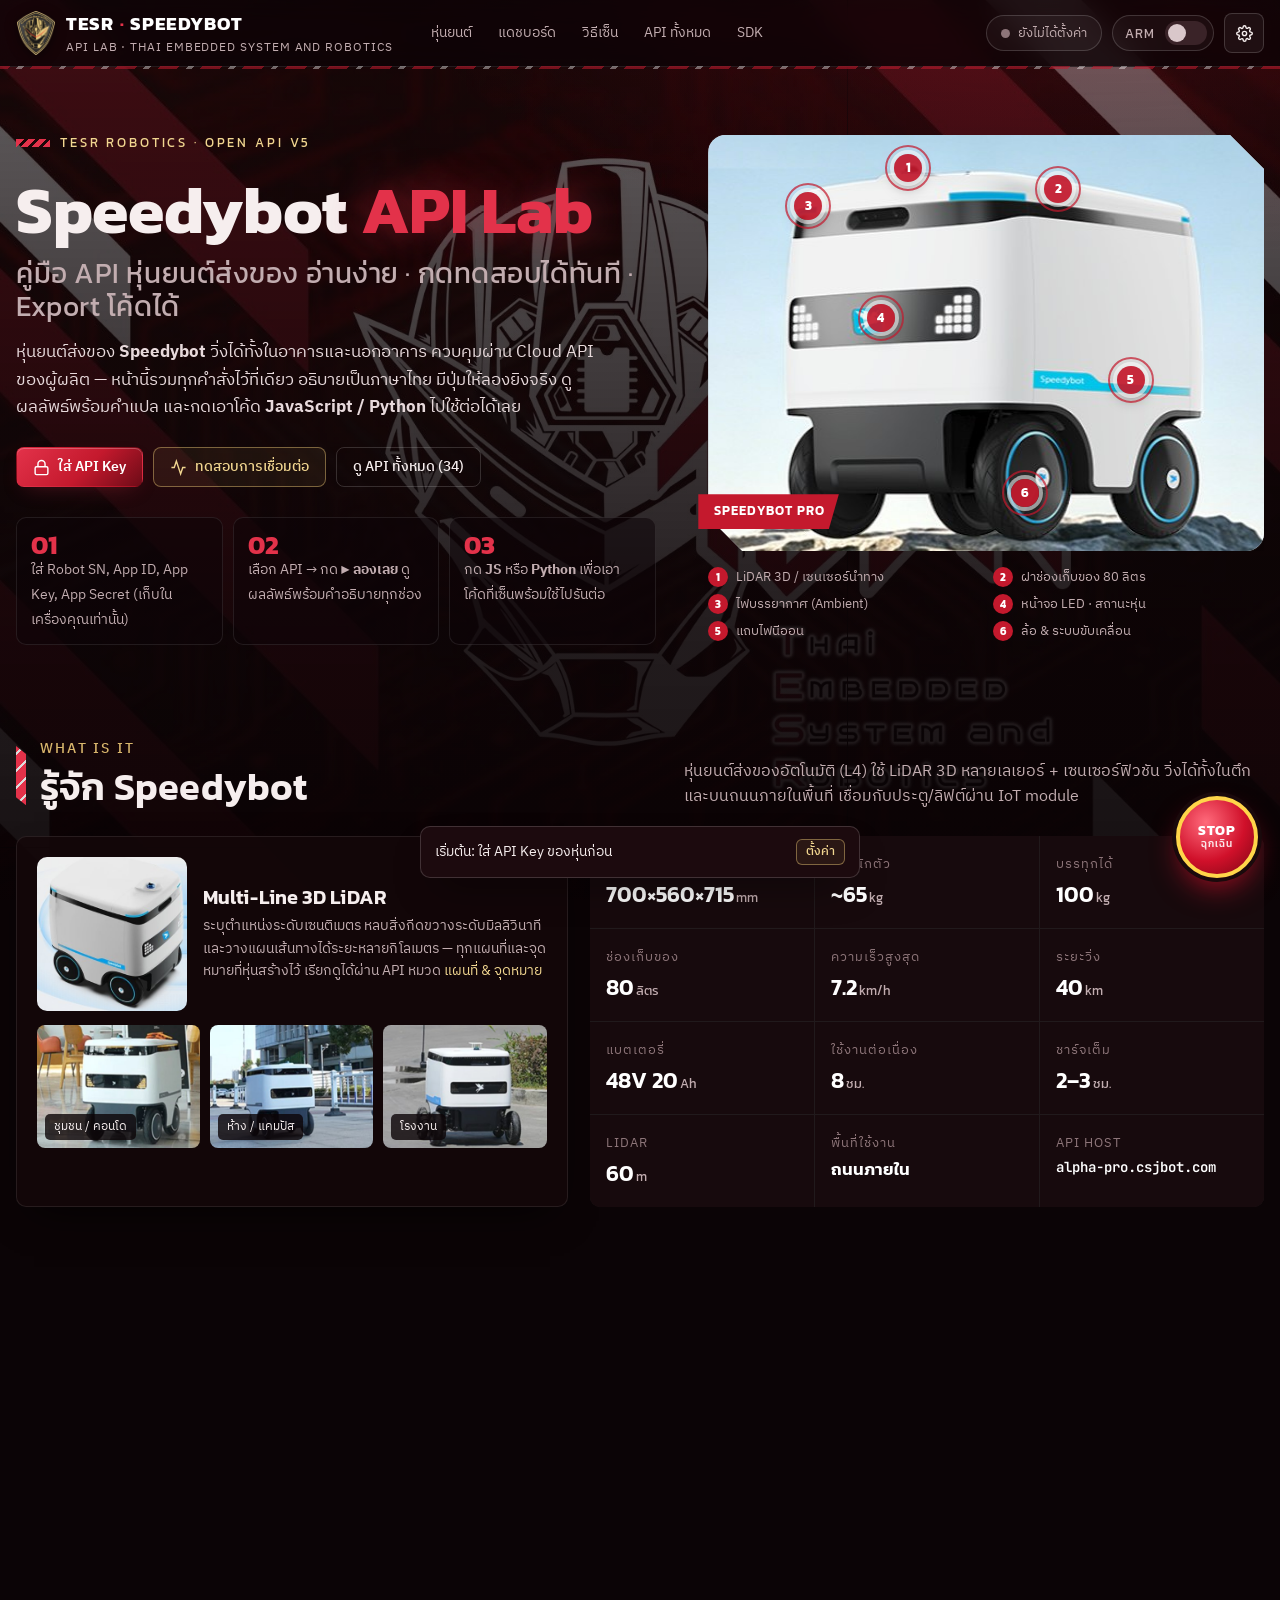
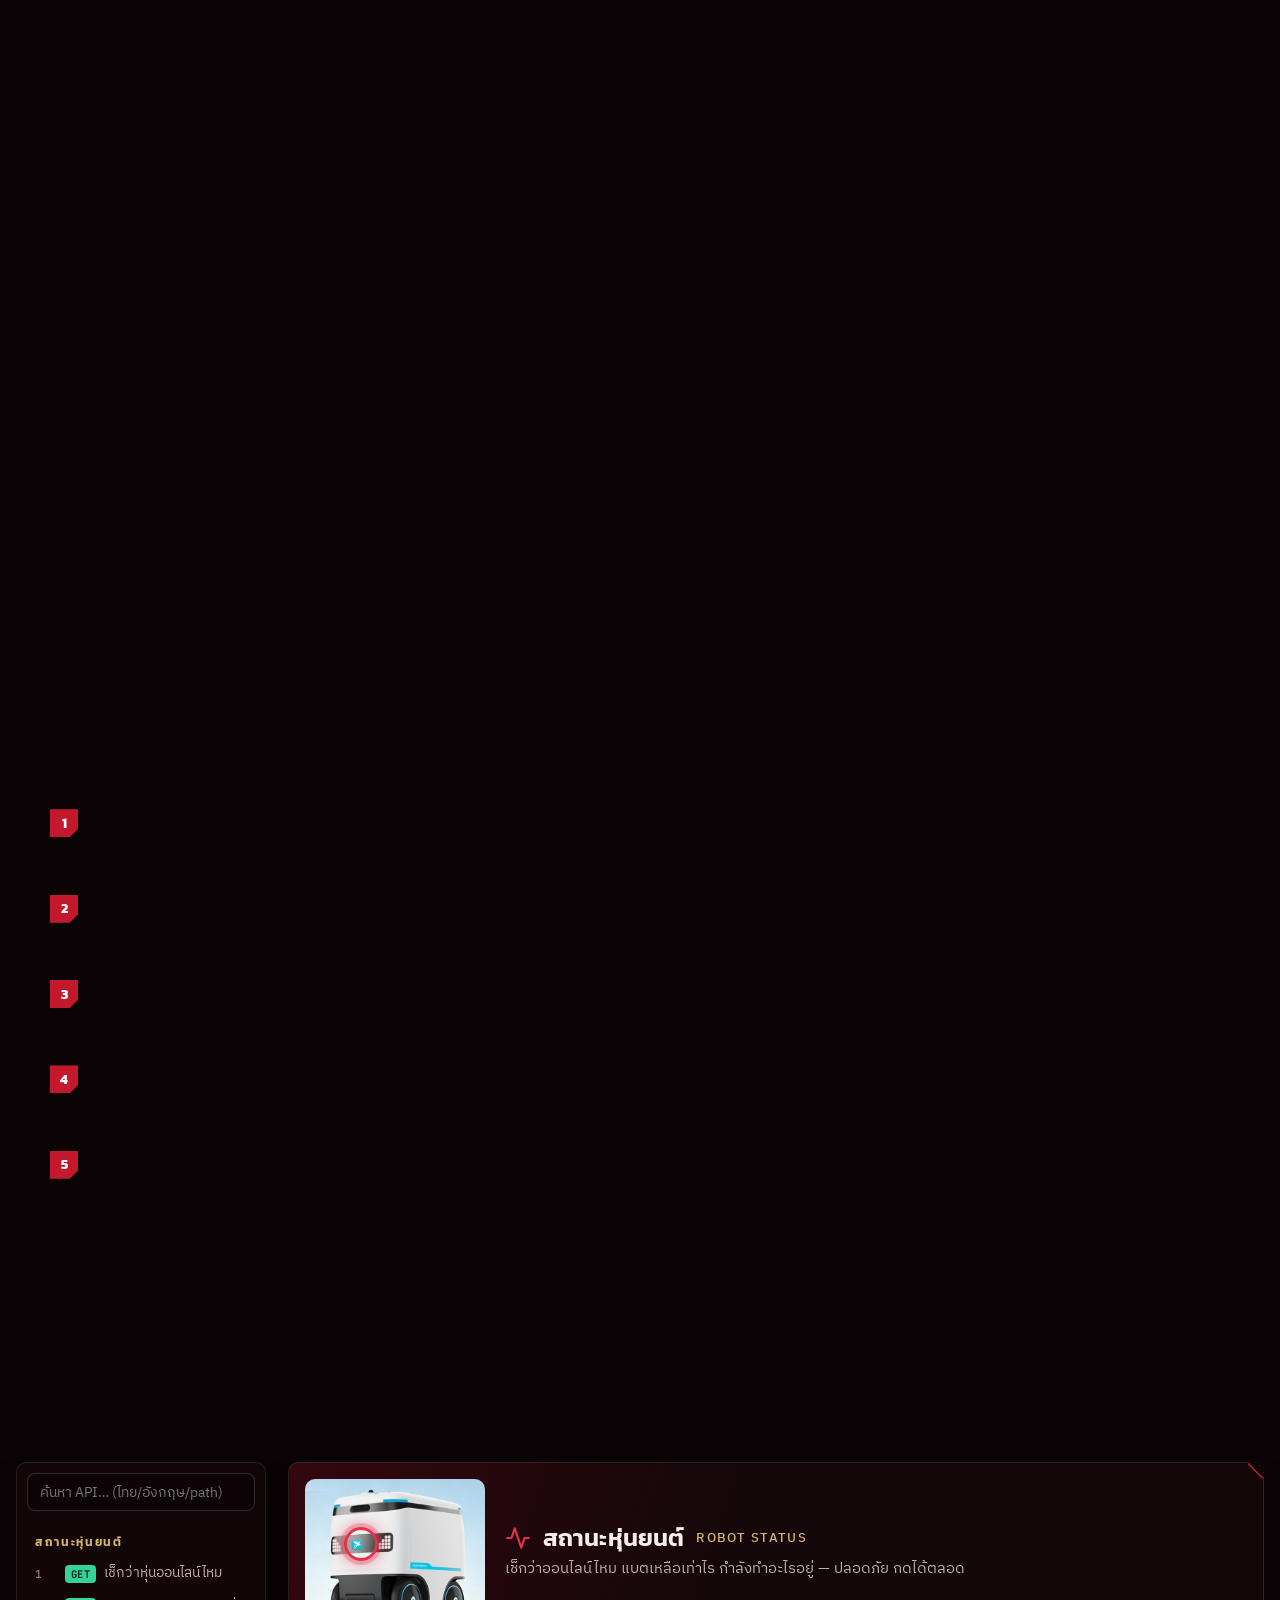
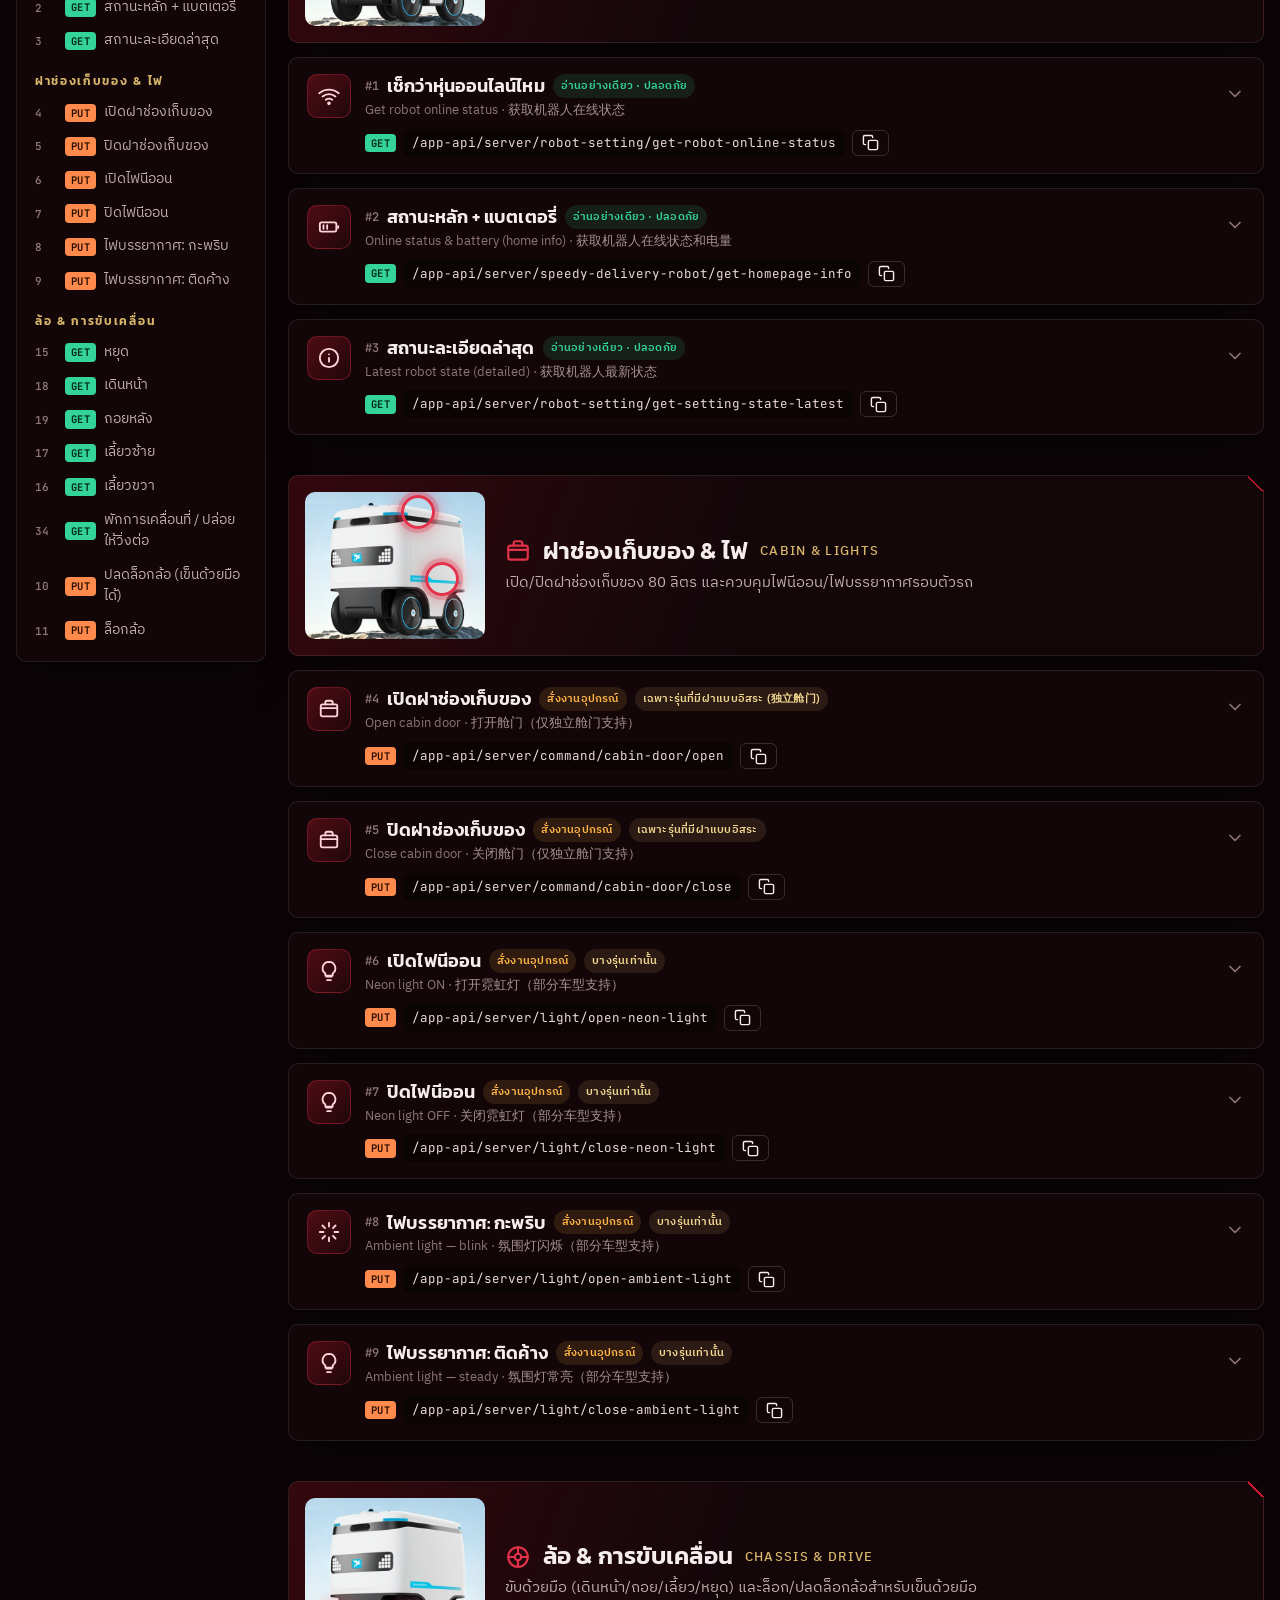
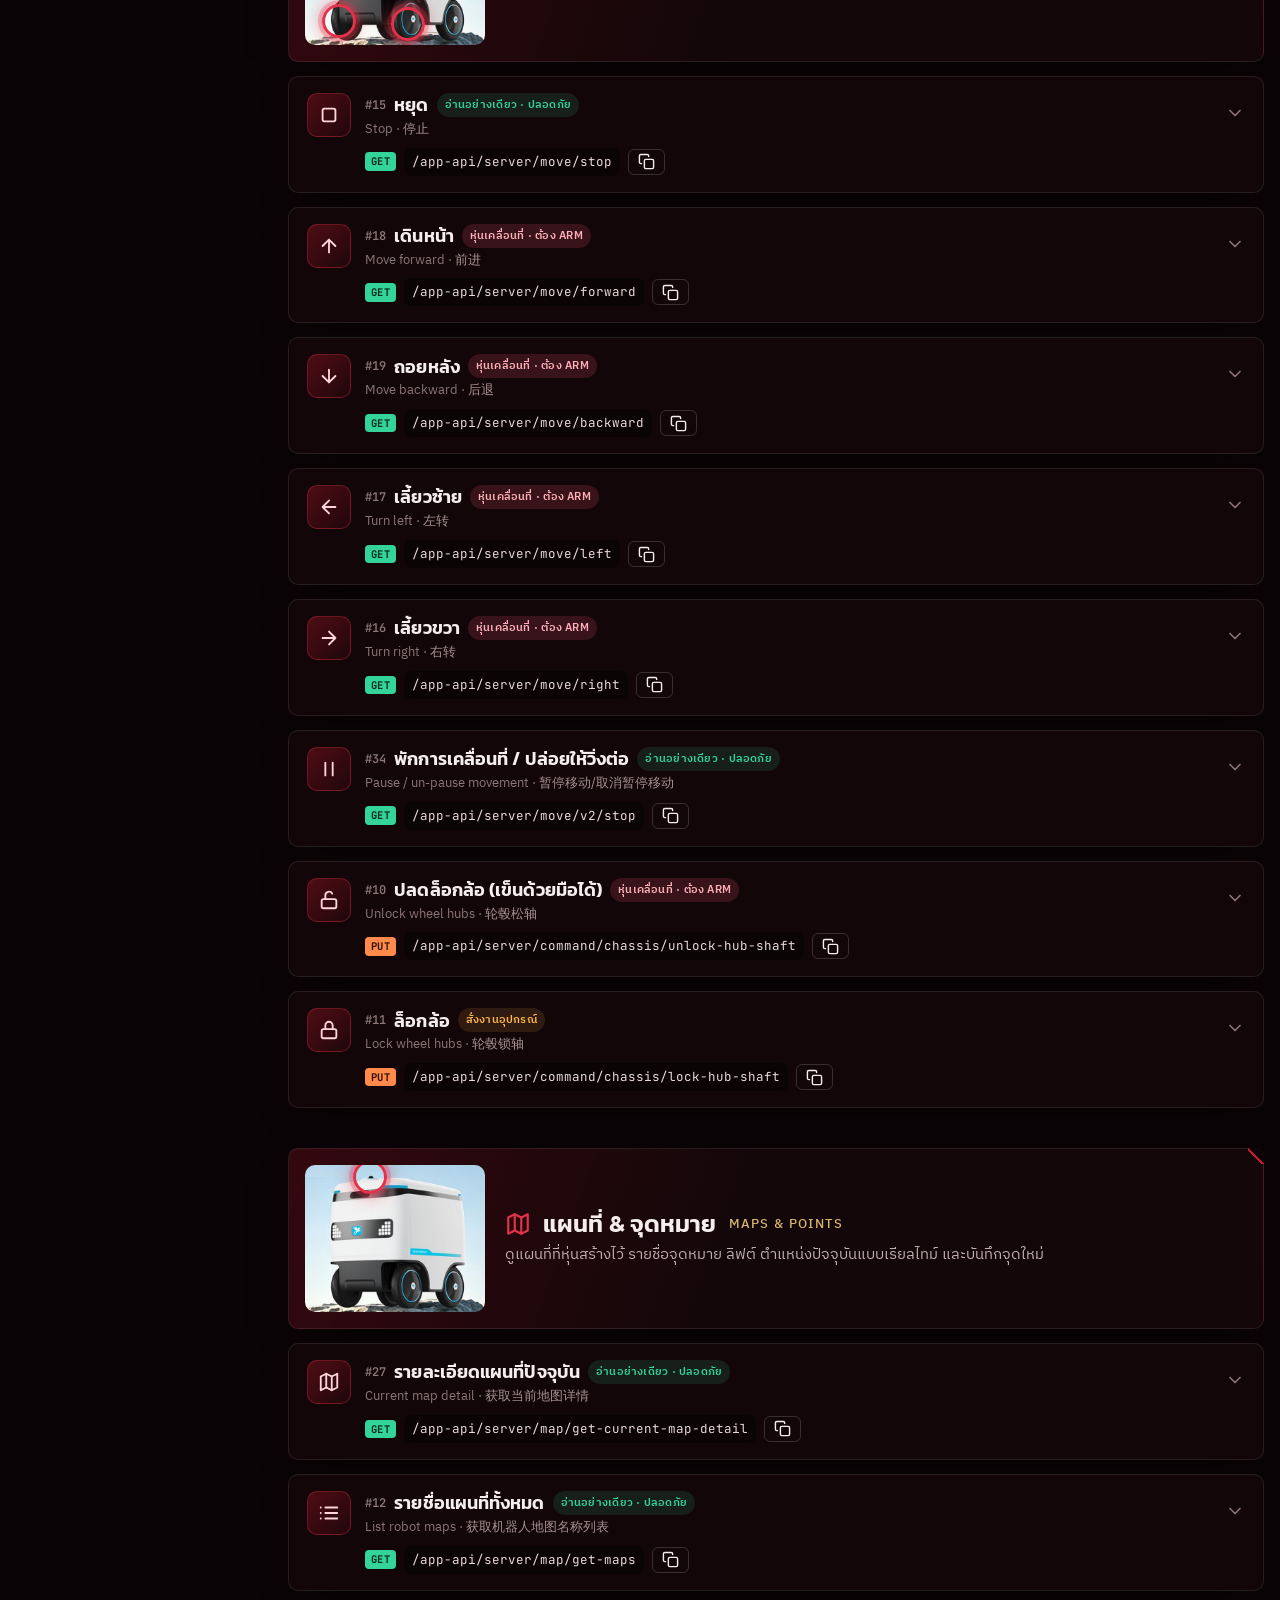
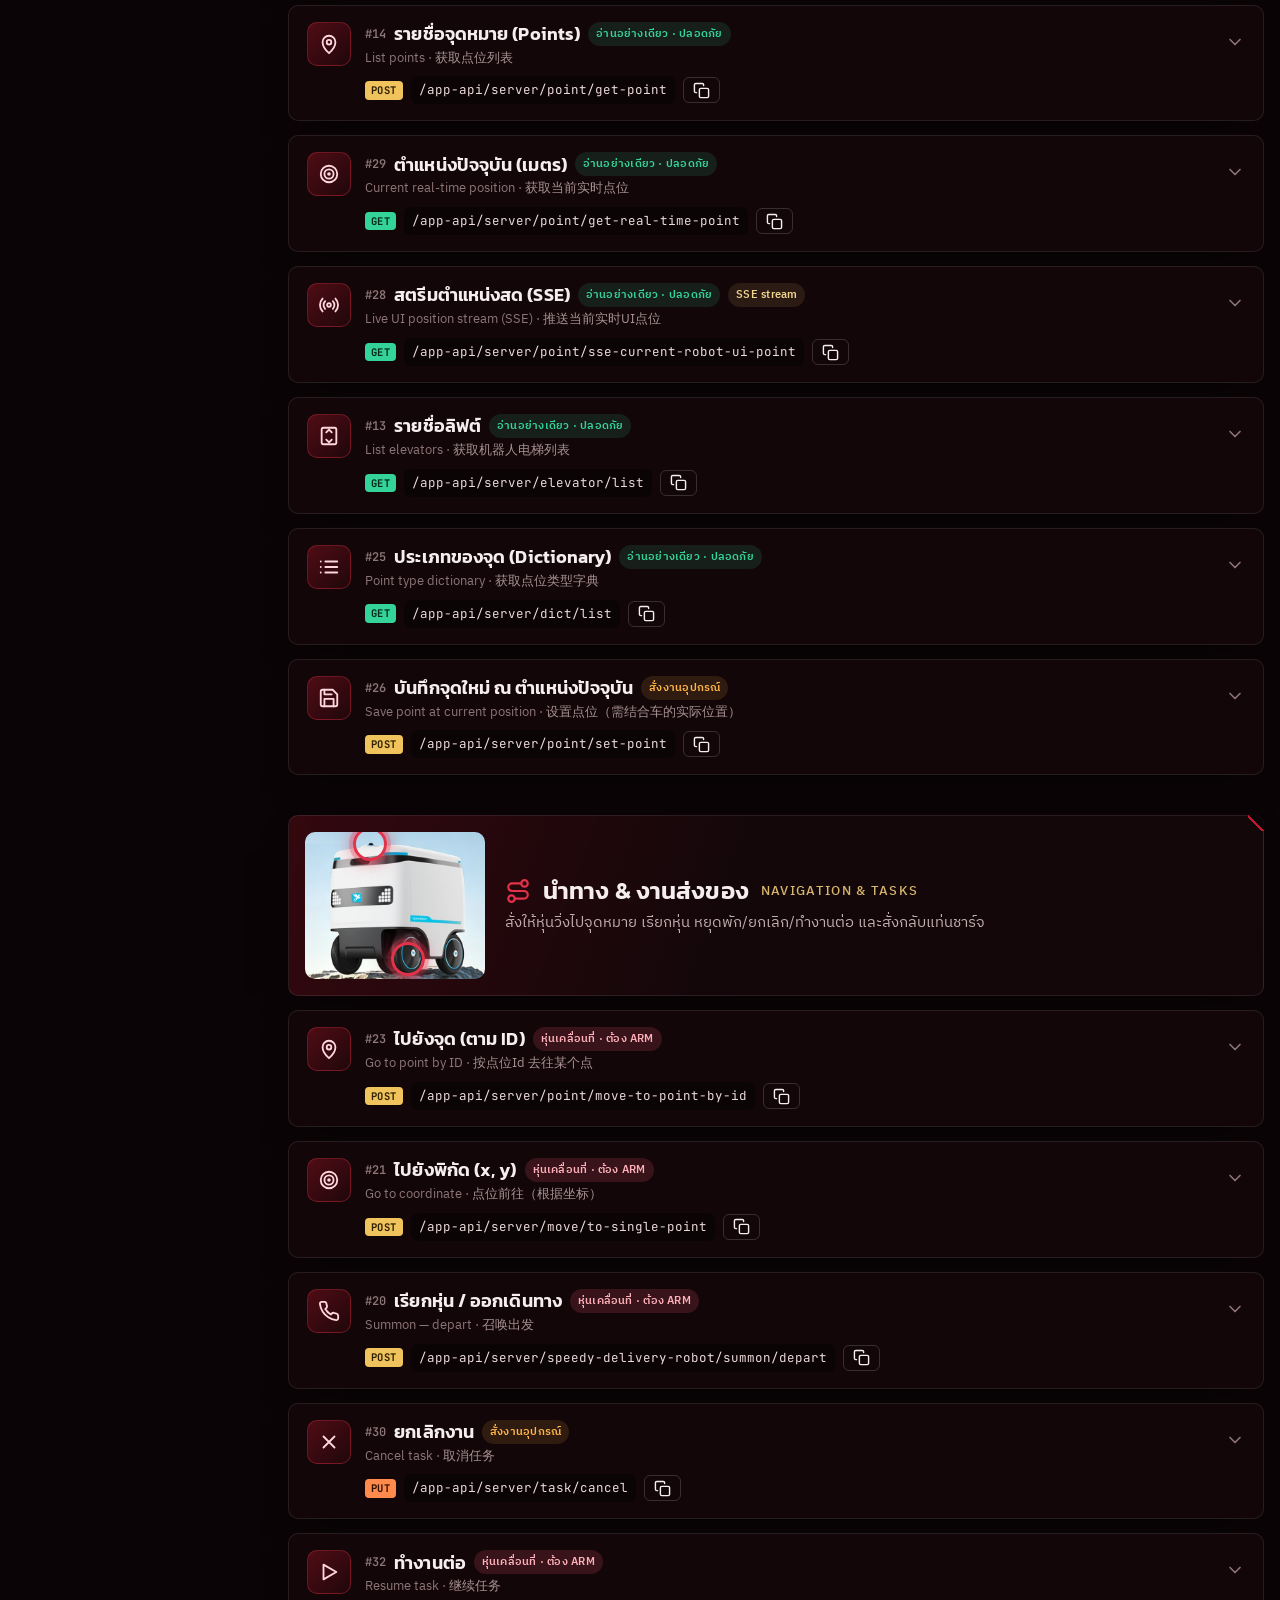
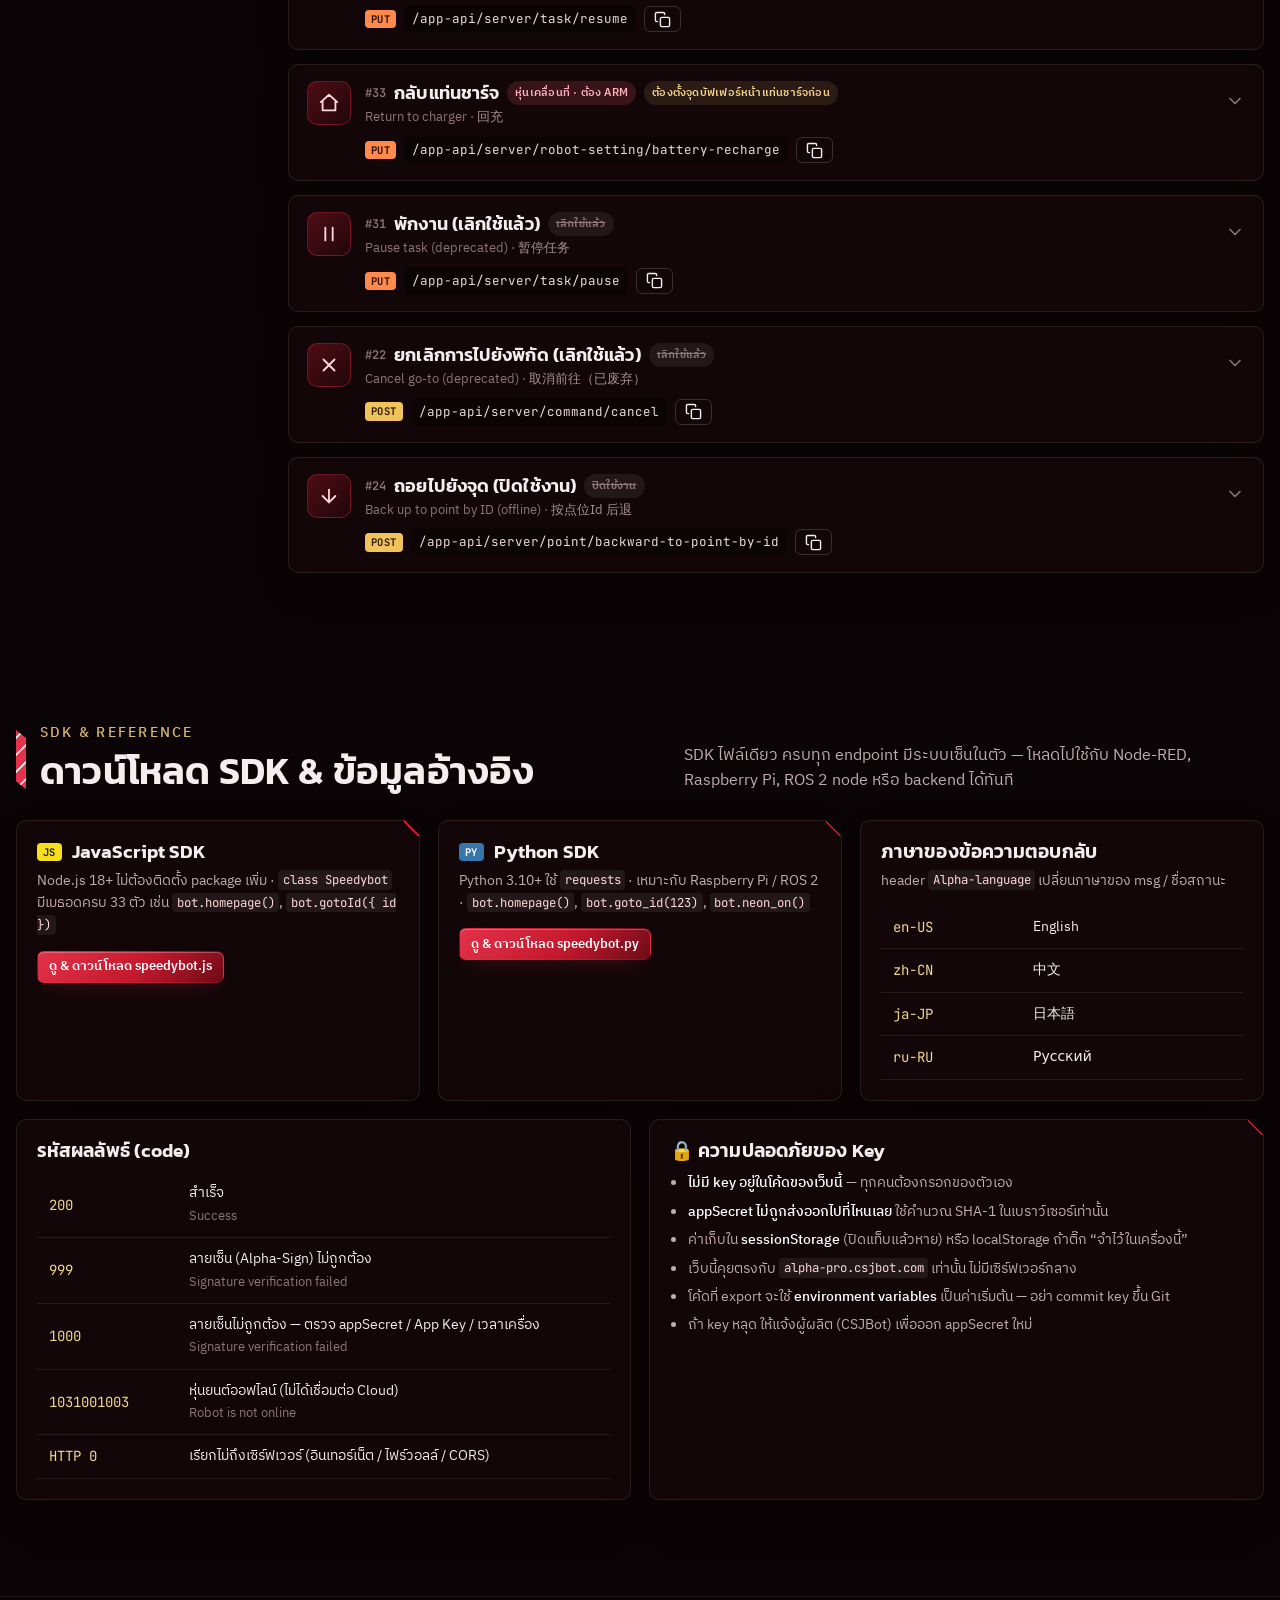
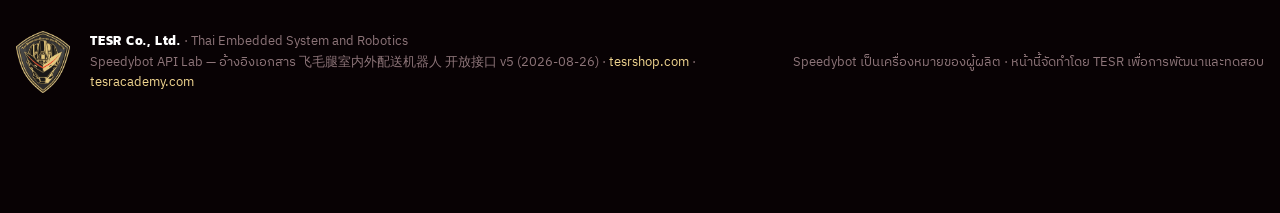
==== commit 5925a259: "Hero tag placement, compact brand on phones Co-Authored-By: Claude Opus 5.5 <noreply@anthropic.com> " ====
--- a/index.html
+++ b/index.html
@@ -70,10 +70,12 @@
     </div>
 
     <div class="robot-fig">
-      <div class="frame" id="heroFrame">
-        <img src="assets/img/speedybot.jpg" alt="หุ่นยนต์ส่งของ Speedybot" width="510" height="416" />
-      </div>
-      <span class="tag">SPEEDYBOT PRO</span>
+      <div class="fig-wrap">
+        <div class="frame" id="heroFrame">
+          <img src="assets/img/speedybot.jpg" alt="หุ่นยนต์ส่งของ Speedybot" width="510" height="416" />
+        </div>
+        <span class="tag">SPEEDYBOT PRO</span>
+      </div>
       <div class="legend" id="heroLegend"></div>
     </div>
   </div>
--- a/assets/css/style.css
+++ b/assets/css/style.css
@@ -5,7 +5,7 @@
 :root {
   --bg: #0b0406;
   --ink: #120609;
-  --panel: rgba(22, 8, 11, 0.84);
+  --panel: rgba(20, 7, 10, 0.88);
   --panel-solid: #170a0d;
   --panel-2: rgba(40, 12, 18, 0.9);
   --line: rgba(255, 255, 255, 0.09);
@@ -66,6 +66,7 @@
 code, pre, kbd { font-family: var(--f-mono); }
 code { font-size: 0.88em; background: rgba(255, 255, 255, 0.07); padding: 0.1em 0.38em; border-radius: 4px; color: #ffd9de; }
 h1, h2, h3, h4 { font-family: var(--f-head); font-weight: 600; line-height: 1.2; margin: 0; letter-spacing: 0.005em; }
+[hidden] { display: none !important; }
 .sr { position: absolute; width: 1px; height: 1px; overflow: hidden; clip: rect(0 0 0 0); }
 ::selection { background: var(--red); color: #fff; }
 
@@ -163,10 +164,11 @@
 .hero-actions { display: flex; flex-wrap: wrap; gap: 10px; }
 .steps { display: grid; grid-template-columns: repeat(3, 1fr); gap: 10px; margin-top: 30px; max-width: 640px; }
 .step { padding: 14px 14px 12px; border: 1px solid var(--line); border-radius: var(--radius); background: rgba(14, 5, 8, 0.55); }
-.step b { font-family: var(--f-head); font-size: 26px; color: var(--red-2); line-height: 1; display: block; }
-.step span { font-size: 13.5px; color: var(--muted); }
+.step > b { font-family: var(--f-head); font-size: 26px; color: var(--red-2); line-height: 1; display: block; }
+.step > span { font-size: 13.5px; color: var(--muted); }
 
 .robot-fig { position: relative; }
+.fig-wrap { position: relative; }
 .robot-fig .frame {
   position: relative; border-radius: 18px; overflow: hidden; background: #dfe9f1;
   box-shadow: 0 40px 80px -30px rgba(0, 0, 0, 0.9), 0 0 0 1px rgba(255, 255, 255, 0.08);
@@ -174,7 +176,7 @@
 }
 .robot-fig .frame img { width: 100%; }
 .robot-fig .tag {
-  position: absolute; left: -10px; bottom: 26px; z-index: 3;
+  position: absolute; left: -10px; bottom: 22px; z-index: 3;
   background: var(--red); color: #fff; font-family: var(--f-head); font-weight: 600; letter-spacing: 0.08em;
   padding: 7px 14px 7px 16px; font-size: 13px; clip-path: polygon(0 0, 100% 0, calc(100% - 10px) 100%, 0 100%);
 }
@@ -212,7 +214,8 @@
 
 .card {
   position: relative; background: var(--panel); border: 1px solid var(--line); border-radius: var(--radius);
-  box-shadow: var(--shadow); backdrop-filter: blur(6px); -webkit-backdrop-filter: blur(6px);
+  box-shadow: var(--shadow);
+  /* no backdrop-filter here: Chrome skips painting some children inside blurred cards */
 }
 .card.cut::before { /* angular corner like the logo */
   content: ""; position: absolute; right: -1px; top: -1px; width: var(--cut); height: var(--cut);
@@ -382,6 +385,8 @@
 .ep-right { padding: 18px; min-width: 0; background: rgba(0,0,0,.18); }
 .ep-desc { margin: 0 0 14px; color: #e5d6d8; font-size: 14.5px; }
 .params { display: grid; gap: 12px; margin-bottom: 16px; }
+.params.cols { grid-template-columns: 1fr 1fr; gap: 12px 10px; }
+.params.cols .field.wide { grid-column: 1 / -1; }
 .field label { display: flex; gap: 8px; align-items: baseline; font-size: 13px; margin-bottom: 5px; }
 .field label code { color: #fff; background: none; padding: 0; font-weight: 600; }
 .field label em { font-style: normal; color: var(--dim); font-size: 12px; }
@@ -525,12 +530,16 @@
 @media (max-width: 620px) {
   body { font-size: 15px; }
   .brand small { display: none; }
+  .brand b { font-size: 15px; white-space: nowrap; }
+  .brand img { width: 32px; height: 36px; }
+  .top-right { gap: 6px; }
   .pill.status-pill span.txt { display: none; }
   .steps { grid-template-columns: 1fr; }
   .specs { grid-template-columns: repeat(2, 1fr); }
   .scenes { grid-template-columns: 1fr 1fr; }
   .lidar-card { grid-template-columns: 1fr; }
   .cat-banner { grid-template-columns: 1fr; }
+  .params.cols { grid-template-columns: 1fr; }
   .cat-banner .mini-robot { max-width: 200px; }
   .ep-head { padding: 14px; gap: 10px; }
   .ep-icon { width: 38px; height: 38px; }
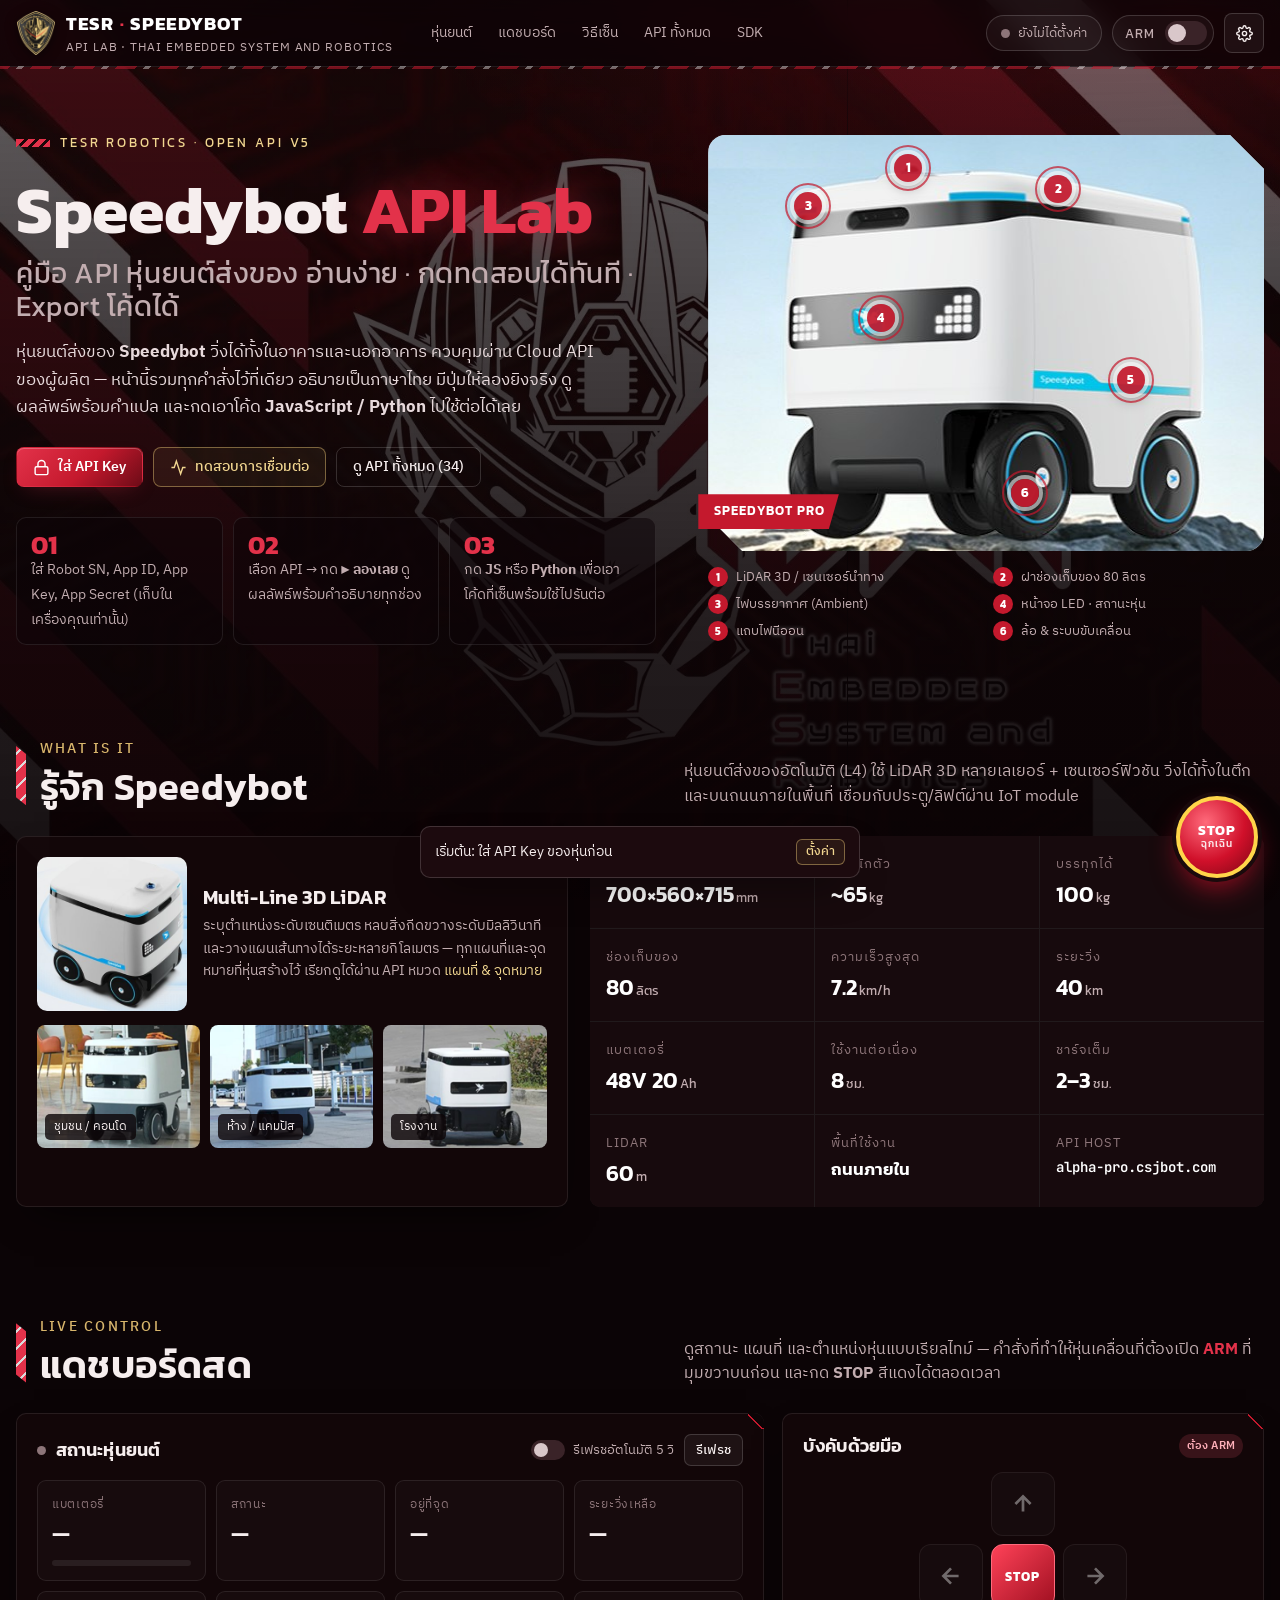
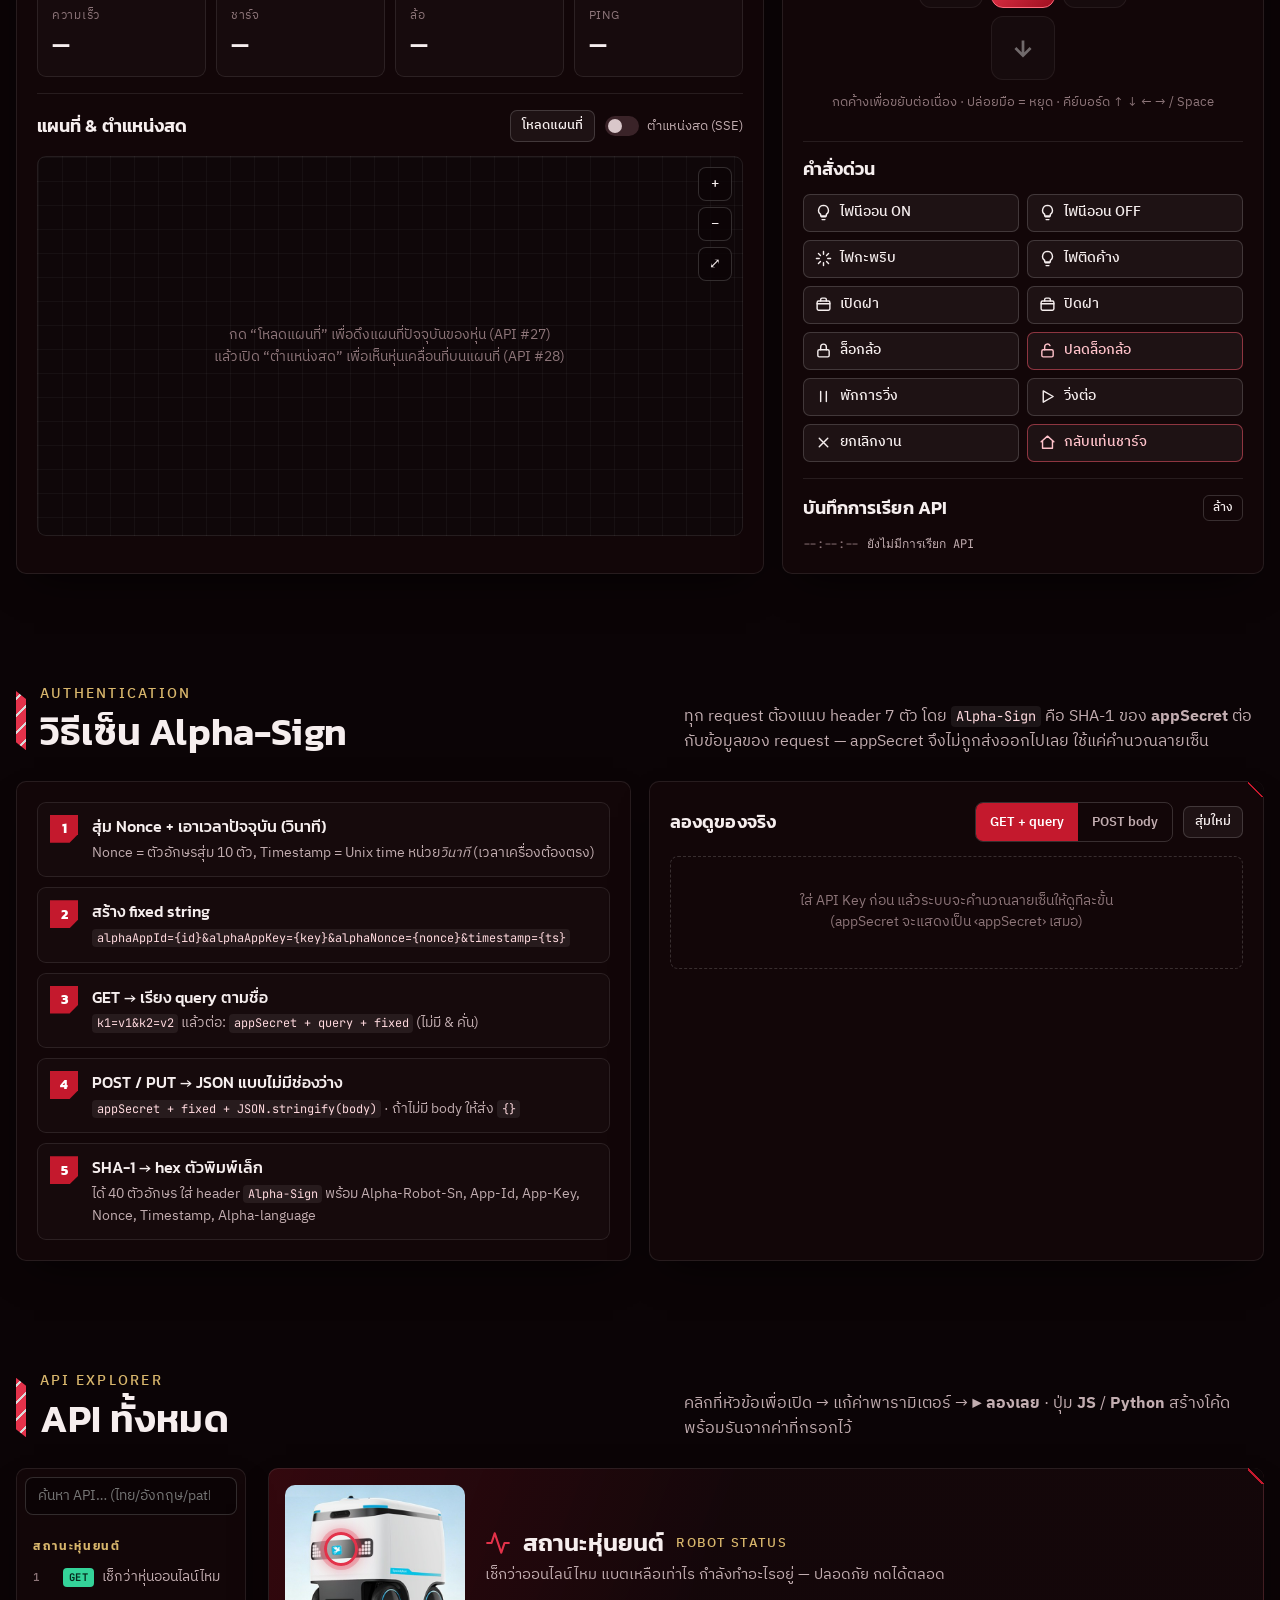
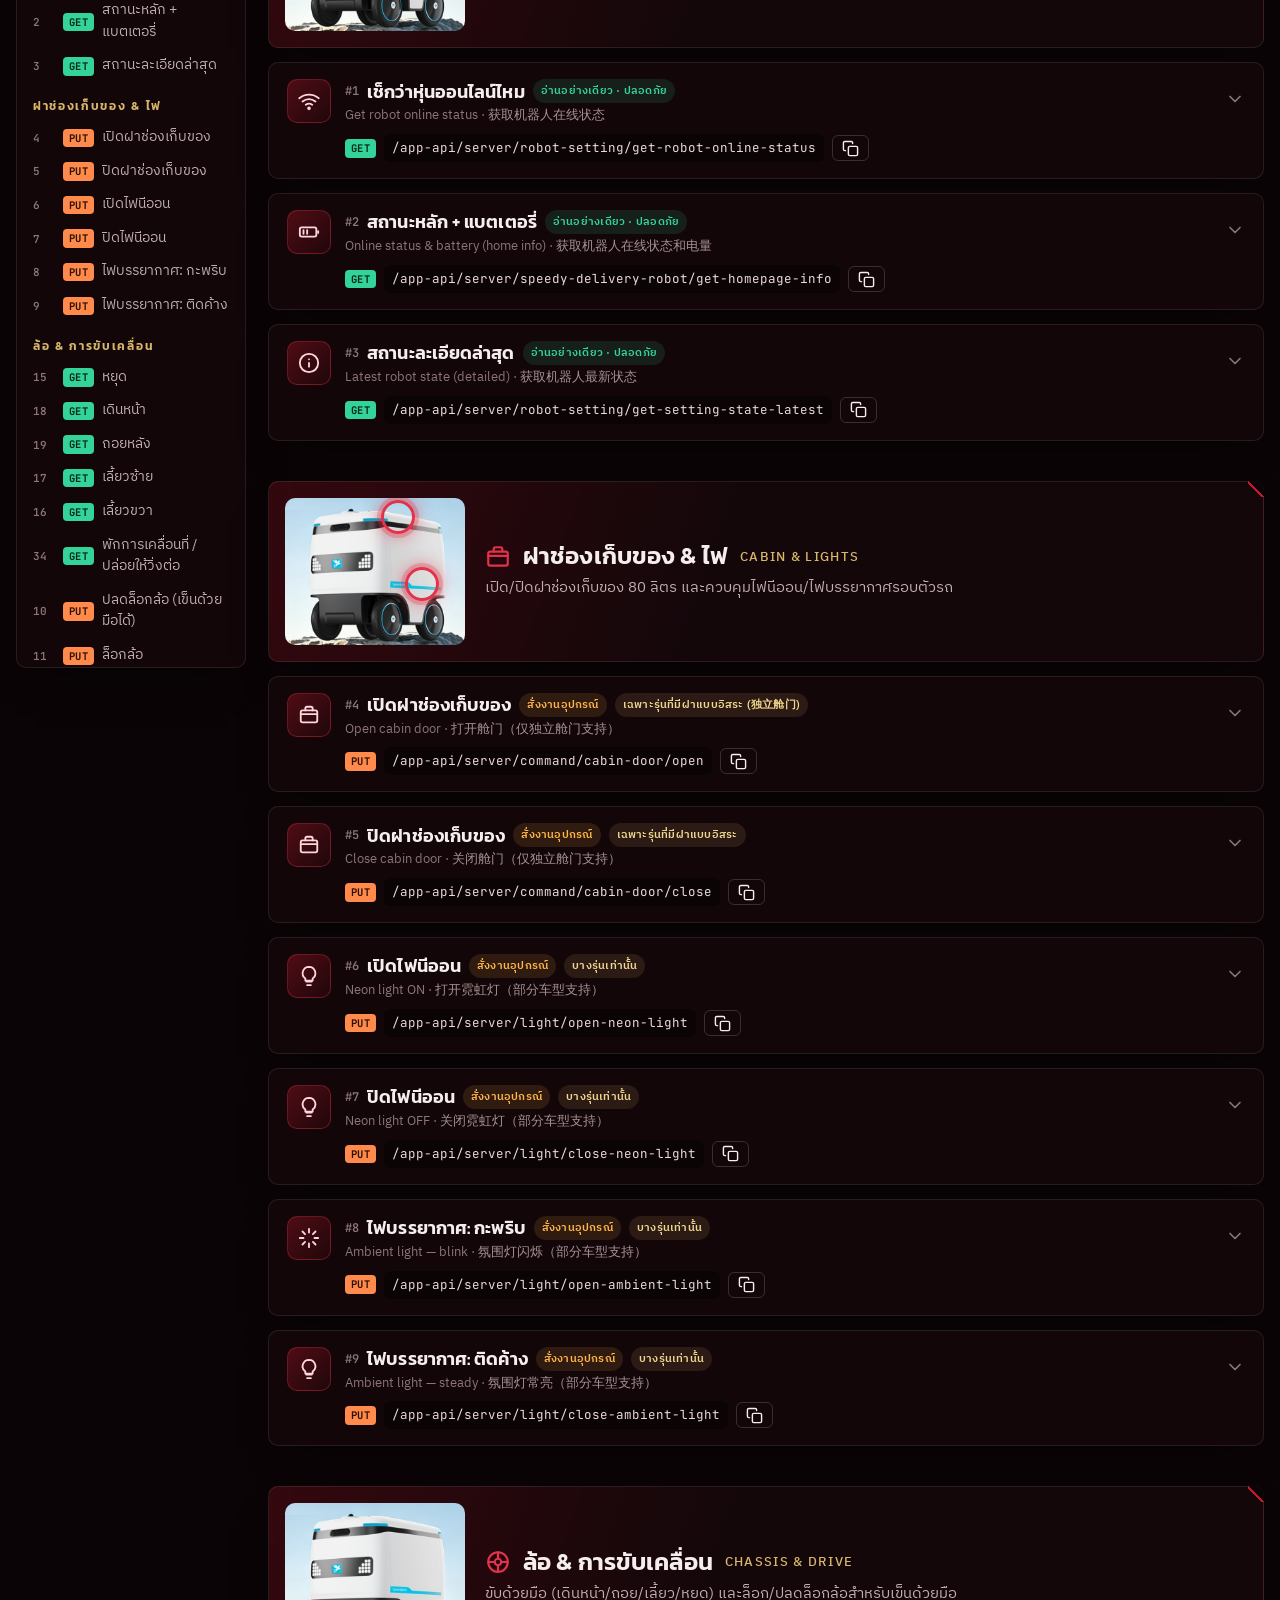
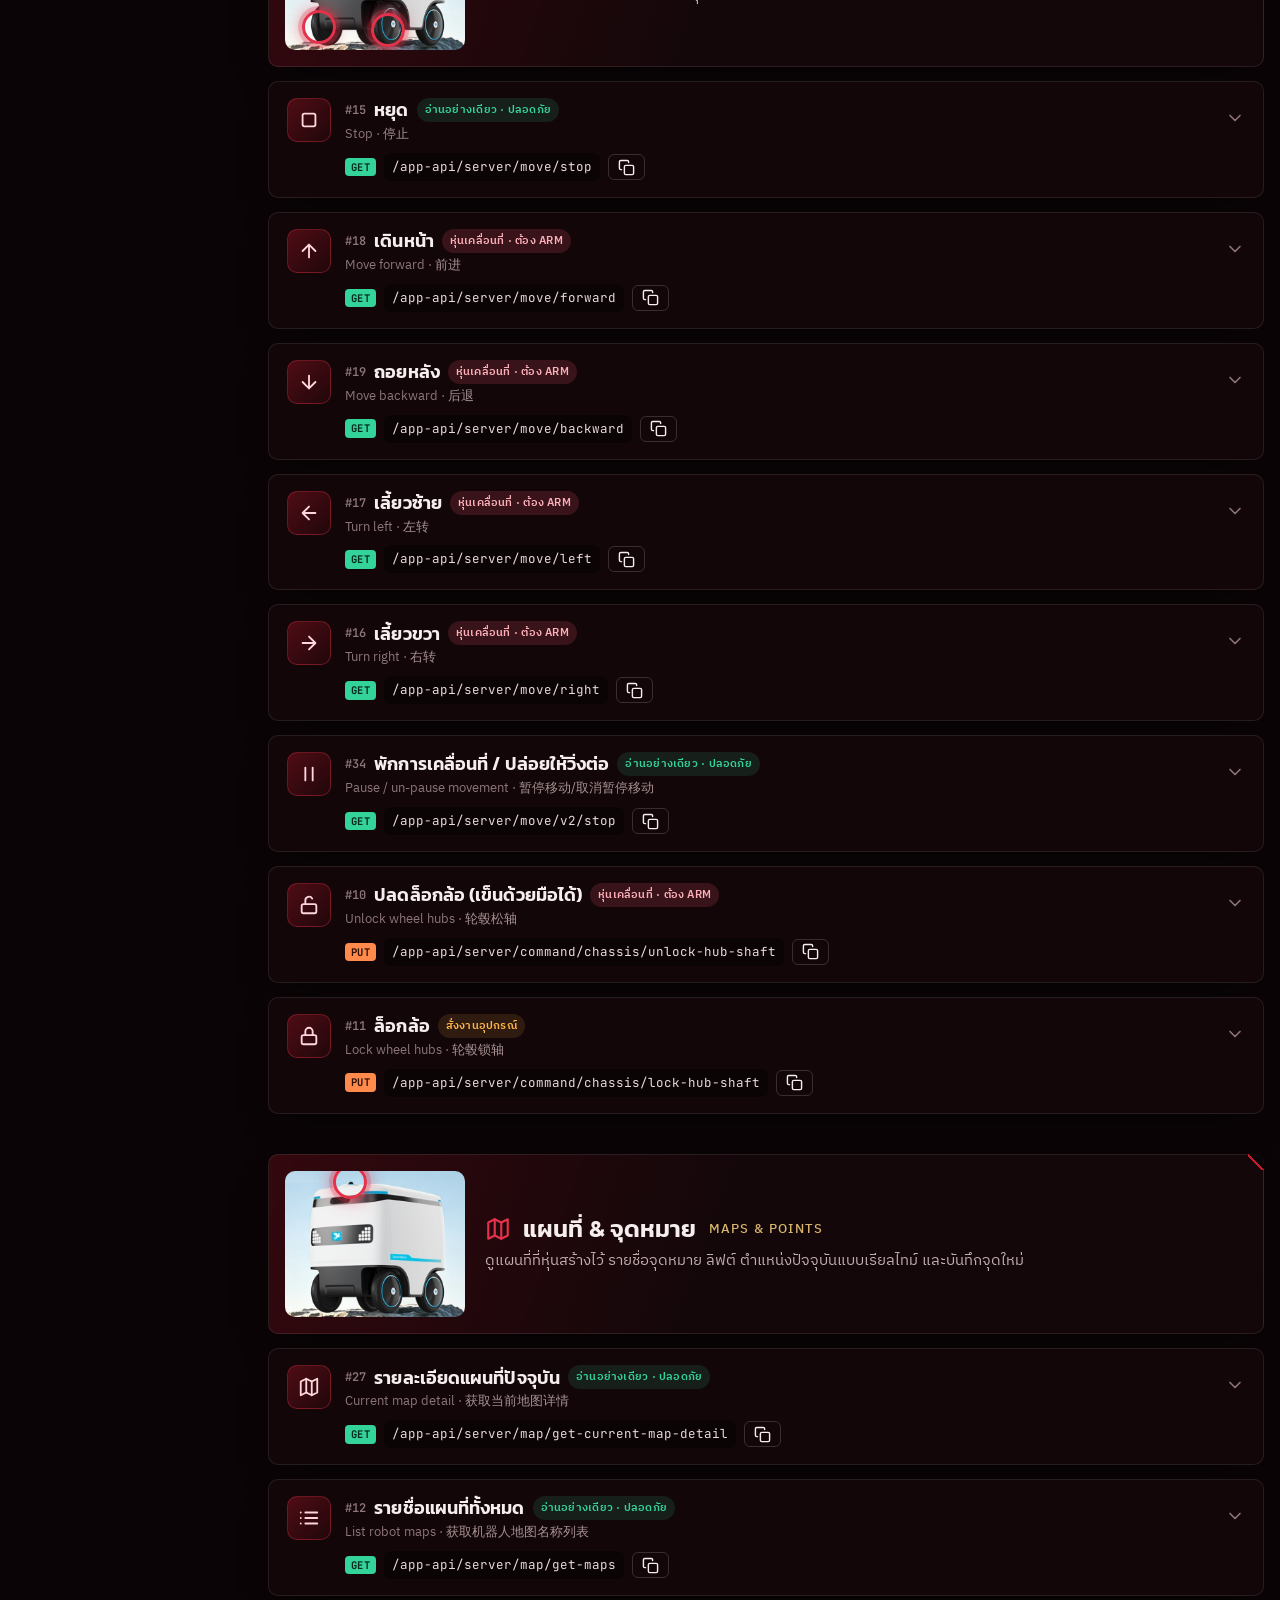
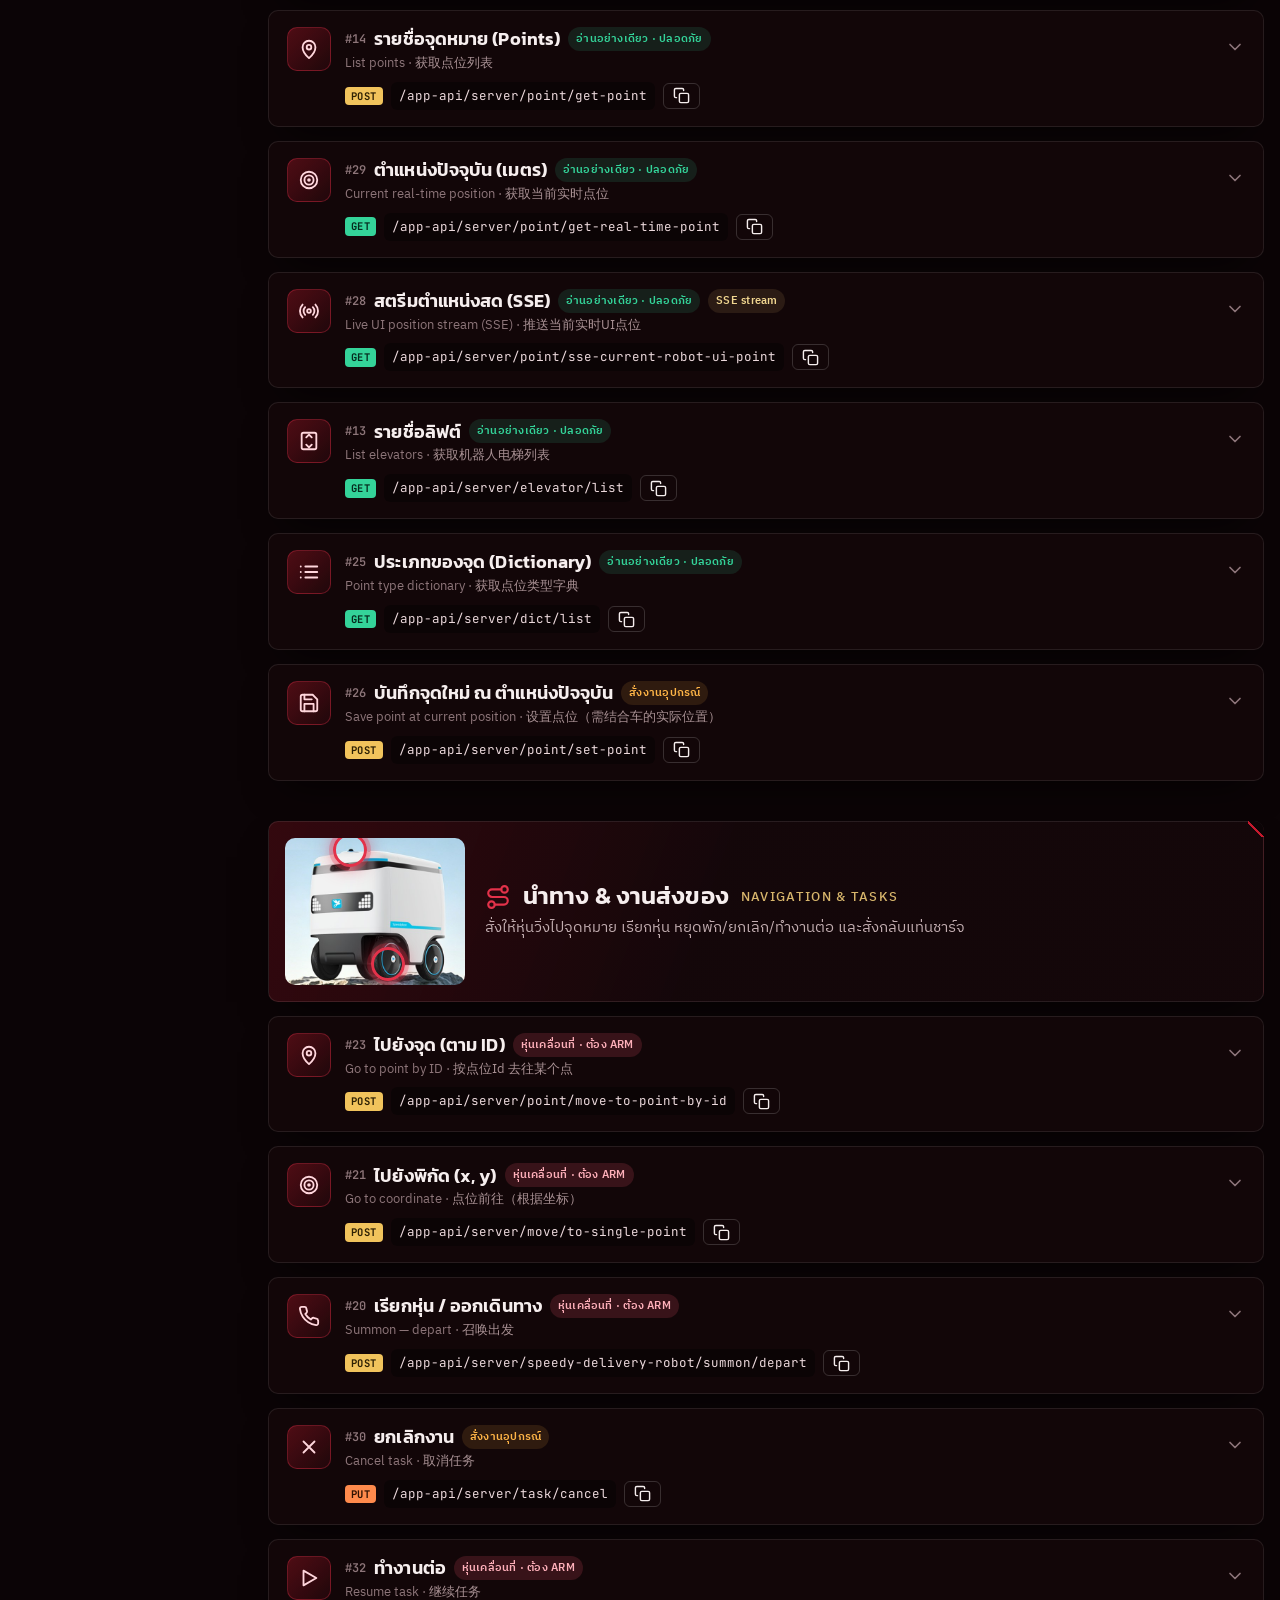
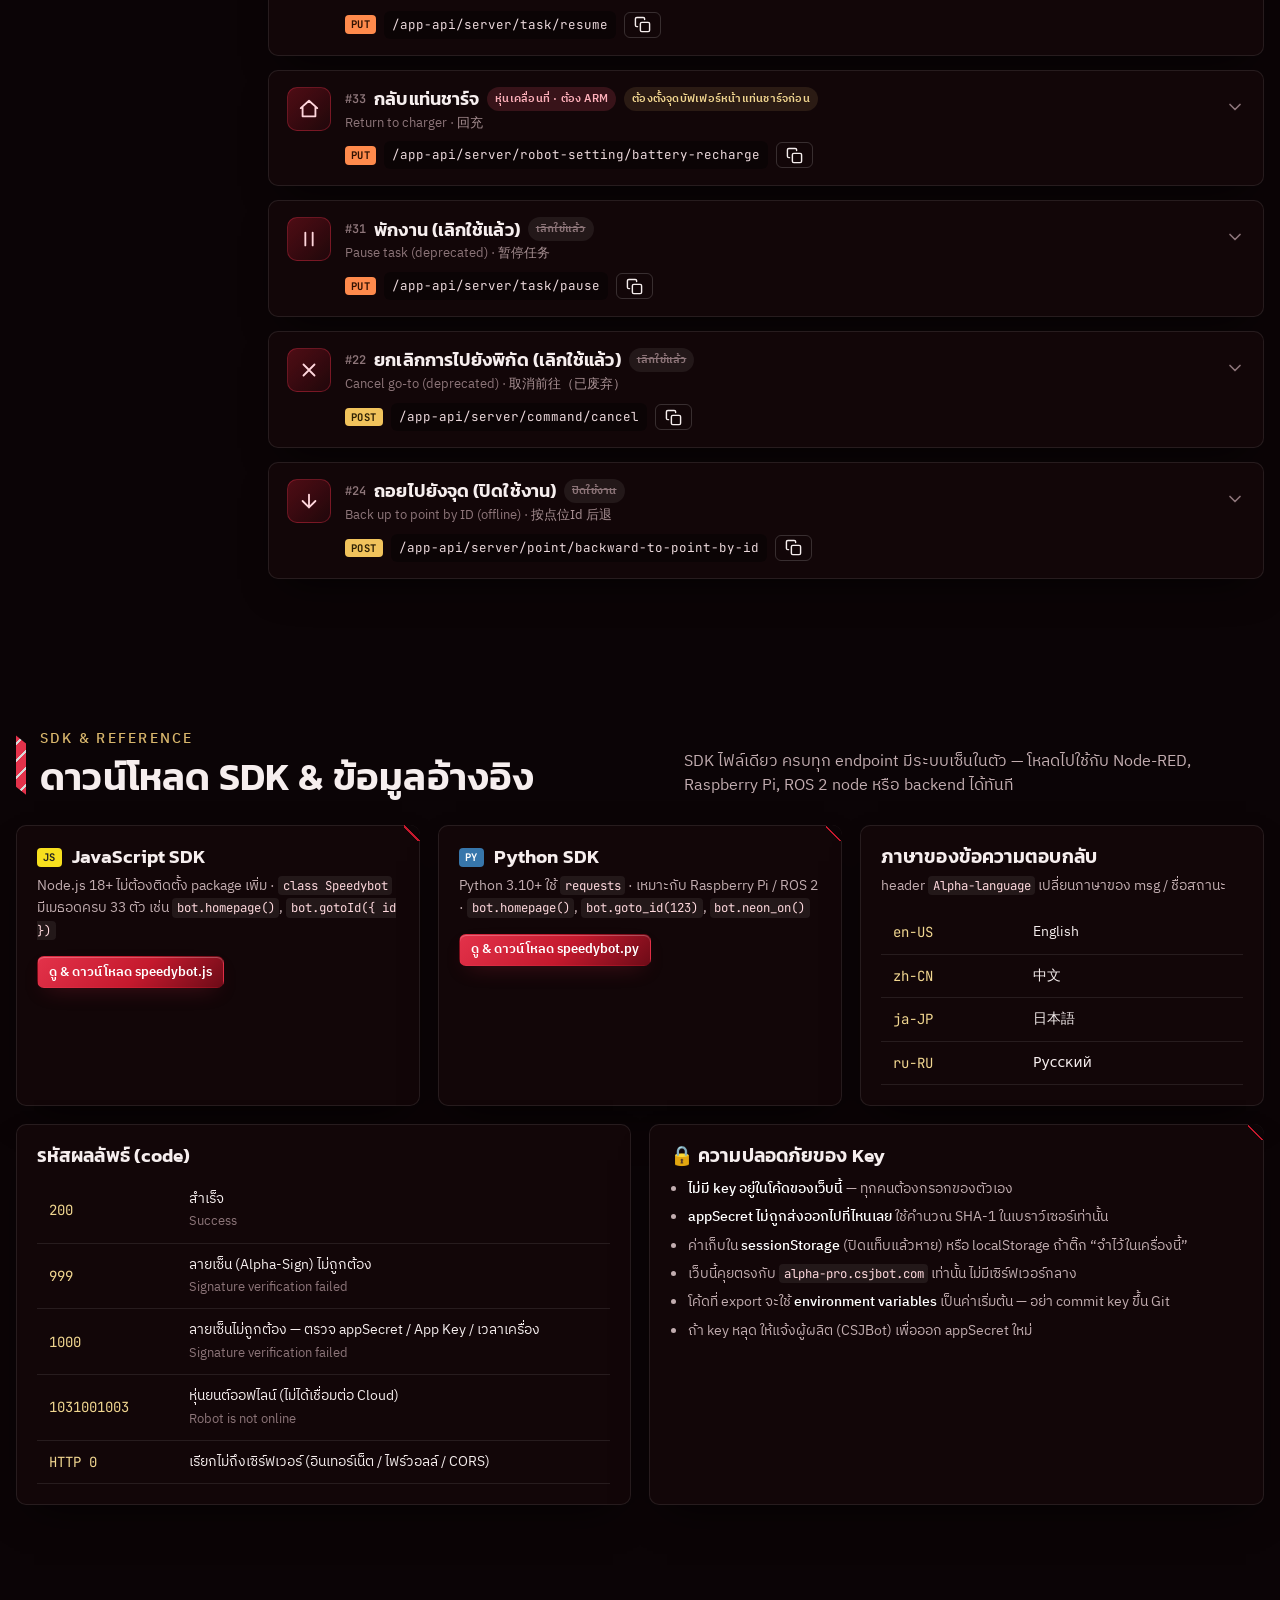
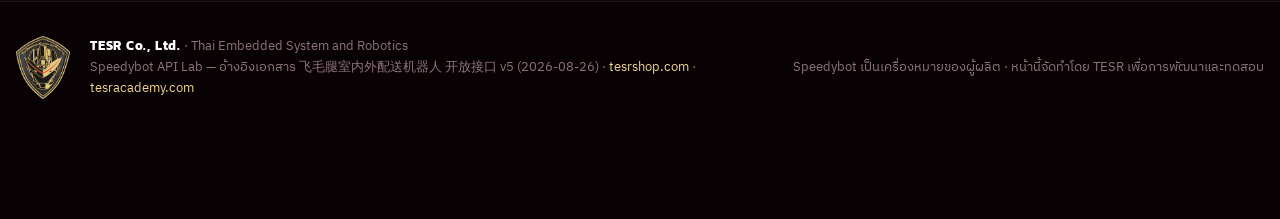
==== commit bf9e772f: "Responsive layout: phone / tablet / desktop - Breakpoints: ≥1500 wide, ≥1100 desktop (top nav + API " ====
--- a/index.html
+++ b/index.html
@@ -22,7 +22,7 @@
   <div class="wrap">
     <a class="brand" href="#top" aria-label="TESR Speedybot API Lab">
       <img src="assets/img/tesr-logo.png" alt="TESR logo" />
-      <div><b>TESR <i>·</i> SPEEDYBOT</b><small>API Lab · Thai Embedded System and Robotics</small></div>
+      <div><b>TESR <i>·</i> <span class="bn">SPEEDYBOT</span></b><small>API Lab · Thai Embedded System and Robotics</small></div>
     </a>
     <nav class="topnav">
       <a href="#about">หุ่นยนต์</a>
@@ -39,8 +39,19 @@
       <button class="btn icon" id="cfgBtn" type="button" title="ตั้งค่า API key" aria-label="ตั้งค่า">
         <svg viewBox="0 0 24 24" fill="none" stroke="currentColor" stroke-width="2"><circle cx="12" cy="12" r="3"/><path d="M19.4 15a1.65 1.65 0 0 0 .33 1.82l.06.06a2 2 0 1 1-2.83 2.83l-.06-.06a1.65 1.65 0 0 0-1.82-.33 1.65 1.65 0 0 0-1 1.51V21a2 2 0 1 1-4 0v-.09A1.65 1.65 0 0 0 9 19.4a1.65 1.65 0 0 0-1.82.33l-.06.06a2 2 0 1 1-2.83-2.83l.06-.06A1.65 1.65 0 0 0 4.68 15a1.65 1.65 0 0 0-1.51-1H3a2 2 0 1 1 0-4h.09A1.65 1.65 0 0 0 4.6 9a1.65 1.65 0 0 0-.33-1.82l-.06-.06a2 2 0 1 1 2.83-2.83l.06.06A1.65 1.65 0 0 0 9 4.68a1.65 1.65 0 0 0 1-1.51V3a2 2 0 1 1 4 0v.09a1.65 1.65 0 0 0 1 1.51 1.65 1.65 0 0 0 1.82-.33l.06-.06a2 2 0 1 1 2.83 2.83l-.06.06A1.65 1.65 0 0 0 19.4 9a1.65 1.65 0 0 0 1.51 1H21a2 2 0 1 1 0 4h-.09a1.65 1.65 0 0 0-1.51 1z"/></svg>
       </button>
-    </div>
-  </div>
+      <button class="btn icon menu-btn" id="menuBtn" type="button" aria-label="เมนู" aria-expanded="false" aria-controls="mnav">
+        <svg viewBox="0 0 24 24" fill="none" stroke="currentColor" stroke-width="2" stroke-linecap="round"><path d="M4 7h16M4 12h16M4 17h16"/></svg>
+      </button>
+    </div>
+  </div>
+  <nav class="mnav" id="mnav" aria-label="เมนูหลัก">
+    <a href="#about"><span>01</span>รู้จัก Speedybot</a>
+    <a href="#dashboard"><span>02</span>แดชบอร์ดสด</a>
+    <a href="#sign"><span>03</span>วิธีเซ็น Alpha-Sign</a>
+    <a href="#explorer"><span>04</span>API ทั้งหมด (34)</a>
+    <a href="#sdk"><span>05</span>SDK &amp; ข้อมูลอ้างอิง</a>
+    <button class="btn primary" type="button" data-open-cfg>ตั้งค่า API Key</button>
+  </nav>
 </header>
 
 <main id="top">
@@ -165,7 +176,8 @@
         <div class="points-list" id="pointsList"></div>
       </div>
 
-      <div class="card card-pad cut">
+      <div class="card card-pad cut ctrl-card">
+        <div class="ctrl-pad">
         <div class="dash-head"><h3>บังคับด้วยมือ</h3><span class="badge motion" id="padBadge">ต้อง ARM</span></div>
         <div class="pad locked" id="pad">
           <span></span>
@@ -178,15 +190,16 @@
           <button type="button" data-move="backward" aria-label="ถอยหลัง"><svg viewBox="0 0 24 24" fill="none" stroke="currentColor" stroke-width="2.5"><path d="M12 5v14M19 12l-7 7-7-7"/></svg></button>
           <span></span>
         </div>
-        <p class="pad-note">กดค้างเพื่อขยับต่อเนื่อง · ปล่อยมือ = หยุด · คีย์บอร์ด ↑ ↓ ← → / Space</p>
-
-        <div class="divider"></div>
-        <div class="dash-head"><h3>คำสั่งด่วน</h3></div>
-        <div class="quick" id="quick"></div>
-
-        <div class="divider"></div>
-        <div class="dash-head"><h3>บันทึกการเรียก API</h3><button class="btn xs ghost" id="clearLog" type="button">ล้าง</button></div>
-        <div class="log" id="log"><div><time>--:--:--</time><span>ยังไม่มีการเรียก API</span></div></div>
+        <p class="pad-note">กดค้างเพื่อขยับต่อเนื่อง · ปล่อยมือ = หยุด<span class="kbd-hint"> · คีย์บอร์ด ↑ ↓ ← → / Space</span></p>
+        </div>
+        <div class="ctrl-quick">
+          <div class="dash-head"><h3>คำสั่งด่วน</h3></div>
+          <div class="quick" id="quick"></div>
+        </div>
+        <div class="ctrl-log">
+          <div class="dash-head"><h3>บันทึกการเรียก API</h3><button class="btn xs ghost" id="clearLog" type="button">ล้าง</button></div>
+          <div class="log" id="log"><div><time>--:--:--</time><span>ยังไม่มีการเรียก API</span></div></div>
+        </div>
       </div>
     </div>
   </div>
@@ -231,7 +244,10 @@
       <h2><small>API Explorer</small>API ทั้งหมด</h2>
       <p>คลิกที่หัวข้อเพื่อเปิด → แก้ค่าพารามิเตอร์ → <b>▶ ลองเลย</b> · ปุ่ม <b>JS</b> / <b>Python</b> สร้างโค้ดพร้อมรันจากค่าที่กรอกไว้</p>
     </div>
-    <div class="mobile-cats" id="mobileCats"></div>
+    <div class="xbar" id="xbar">
+      <input type="search" id="msearch" placeholder="ค้นหา API… (ไทย/อังกฤษ/path/#เลข)" aria-label="ค้นหา API" />
+      <div class="mobile-cats" id="mobileCats"></div>
+    </div>
     <div class="explorer">
       <aside class="card side" id="side">
         <input type="search" id="search" placeholder="ค้นหา API… (ไทย/อังกฤษ/path)" aria-label="ค้นหา API" />
@@ -272,7 +288,7 @@
       </div>
     </div>
 
-    <div class="sdk-grid" style="margin-top:18px;grid-template-columns:1fr 1fr">
+    <div class="sdk-grid two">
       <div class="card card-pad">
         <h3 style="font-size:19px;margin-bottom:10px">รหัสผลลัพธ์ (code)</h3>
         <table class="err-table"><tbody id="errTable"></tbody></table>
--- a/assets/css/style.css
+++ b/assets/css/style.css
@@ -508,47 +508,227 @@
 footer.site p { margin: 0; color: var(--dim); font-size: 13px; }
 footer.site .grow { flex: 1; }
 
-/* ---------------------------------------------------------------- responsive */
-@media (max-width: 1100px) {
+/* ---------------------------------------------------------------- new components (all sizes) */
+.menu-btn { display: none; }
+.mnav {
+  display: none; position: absolute; left: 0; right: 0; top: 100%; z-index: 49;
+  background: rgba(14, 5, 8, 0.97); border-bottom: 1px solid var(--line-2);
+  padding: 10px 16px 18px; box-shadow: 0 30px 60px -20px #000;
+}
+.mnav.on { display: grid; gap: 4px; animation: tin .18s; }
+.mnav a { display: flex; align-items: center; gap: 14px; padding: 13px 12px; border-radius: 10px; color: var(--text); font: 500 16px var(--f-head); text-decoration: none; }
+.mnav a:hover, .mnav a:active { background: rgba(255,255,255,.06); }
+.mnav a span { font: 600 12px var(--f-mono); color: var(--red-2); width: 22px; }
+.mnav .btn { margin-top: 8px; height: 46px; }
+
+.xbar { display: none; }
+.xbar input[type="search"] {
+  width: 100%; height: 42px; border-radius: 10px; border: 1px solid var(--line-2); background: rgba(0,0,0,.45);
+  color: var(--text); padding: 0 14px; font: 15px var(--f-body); outline: none;
+}
+.xbar input[type="search"]:focus { border-color: var(--red-2); box-shadow: 0 0 0 3px rgba(227,50,74,.18); }
+.mobile-cats { display: flex; gap: 6px; overflow-x: auto; padding: 10px 0 2px; scrollbar-width: none; }
+.mobile-cats::-webkit-scrollbar { display: none; }
+.mobile-cats a { flex: none; padding: 8px 14px; border-radius: 999px; border: 1px solid var(--line-2); font-size: 13.5px; color: var(--muted); background: rgba(0,0,0,.35); text-decoration: none; white-space: nowrap; }
+.mobile-cats a.on { background: var(--red); border-color: var(--red-2); color: #fff; }
+
+.ctrl-card { display: grid; grid-template-columns: 1fr; align-content: start; }
+.ctrl-card > div + div { border-top: 1px solid var(--line); margin-top: 16px; padding-top: 16px; }
+.table-scroll { overflow-x: auto; -webkit-overflow-scrolling: touch; margin: 0 -2px; }
+.sdk-grid.two { grid-template-columns: 1fr 1fr; margin-top: 18px; }
+
+/* ================================================================ RESPONSIVE
+   desktop ≥1100 · tablet 640–1099 · phone <640
+   ================================================================ */
+
+/* ---------- large desktop */
+@media (min-width: 1500px) {
+  .wrap { width: min(1380px, 100% - 64px); }
+  .explorer { grid-template-columns: 270px 1fr; }
+}
+
+/* ---------- small desktop / tablet landscape */
+@media (max-width: 1280px) {
+  .ep.open .ep-body { grid-template-columns: minmax(0, 1fr) minmax(0, 1fr); }
+  .side { padding: 8px; }
+  .explorer { grid-template-columns: 230px 1fr; }
+}
+
+/* ---------- TABLET & below (no top nav, no sidebar) */
+@media (max-width: 1099px) {
+  html { scroll-padding-top: 150px; }
   .topnav { display: none; }
+  .menu-btn { display: inline-flex; }
+
+  .hero { padding: 44px 0 30px; }
+  .about-grid { grid-template-columns: 1fr; }
+
+  /* dashboard: stacked; control card becomes a 2-column panel */
   .dash { grid-template-columns: 1fr; }
-  .tiles { grid-template-columns: repeat(4, 1fr); }
-  .sdk-grid { grid-template-columns: 1fr; }
-}
-@media (max-width: 900px) {
-  .hero .wrap, .about-grid, .sign-grid { grid-template-columns: 1fr; }
-  .hero { padding-top: 36px; }
-  .robot-fig { max-width: 520px; }
+  .ctrl-card { grid-template-columns: minmax(250px, 0.8fr) 1.2fr; column-gap: 22px; }
+  .ctrl-card > .ctrl-quick { border-top: 0; margin-top: 0; padding-top: 0; border-left: 1px solid var(--line); padding-left: 22px; }
+  .ctrl-card > .ctrl-log { grid-column: 1 / -1; }
+  .map-box { height: 400px; }
+
+  /* explorer: sticky search + category chips instead of sidebar */
   .explorer { grid-template-columns: 1fr; }
-  .side { position: static; max-height: none; display: none; }
+  .side { display: none; }
+  .xbar {
+    display: block; position: sticky; top: 66px; z-index: 20; margin: 0 -16px 16px; padding: 10px 16px 8px;
+    background: rgba(12, 4, 7, 0.94); border-bottom: 1px solid var(--line);
+  }
+  .ep { scroll-margin-top: 170px; }
+
+  .sdk-grid { grid-template-columns: 1fr 1fr; }
+  .sdk-grid > .sdk-card:nth-child(3) { grid-column: 1 / -1; }
+}
+
+/* ---------- TABLET portrait */
+@media (max-width: 899px) {
+  .hero .wrap { grid-template-columns: 1fr; gap: 30px; }
+  .hero p.lead { max-width: none; }
+  .steps { max-width: none; }
+  .robot-fig { width: 100%; max-width: 600px; margin: 0 auto; }
+  .legend { grid-template-columns: 1fr 1fr 1fr; }
+  .sign-grid { grid-template-columns: 1fr; }
   .ep.open .ep-body { grid-template-columns: 1fr; }
   .ep-left { border-right: 0; border-bottom: 1px solid var(--line); }
-  .cat-banner { grid-template-columns: 110px 1fr; }
+  .cat-banner { grid-template-columns: 140px 1fr; }
+  .tiles { grid-template-columns: repeat(4, 1fr); }
+  .tile b { font-size: 19px; }
+}
+
+/* ---------- small tablet / large phone landscape */
+@media (max-width: 760px) {
   .tiles { grid-template-columns: repeat(2, 1fr); }
-  .mobile-cats { display: flex !important; }
-}
-@media (max-width: 620px) {
+  .ctrl-card { grid-template-columns: 1fr; }
+  .ctrl-card > .ctrl-quick { border-left: 0; padding-left: 0; border-top: 1px solid var(--line); margin-top: 16px; padding-top: 16px; }
+  .legend { grid-template-columns: 1fr 1fr; }
+  .sdk-grid, .sdk-grid.two { grid-template-columns: 1fr; }
+}
+
+/* ---------- PHONE */
+@media (max-width: 639px) {
   body { font-size: 15px; }
+  .wrap { width: calc(100% - 24px); }
+  html { scroll-padding-top: 140px; }
+
+  /* top bar */
+  .topbar .wrap { height: 58px; gap: 8px; }
+  .brand { gap: 8px; }
   .brand small { display: none; }
-  .brand b { font-size: 15px; white-space: nowrap; }
+  .brand b { font-size: 15px; white-space: nowrap; letter-spacing: .04em; }
   .brand img { width: 32px; height: 36px; }
   .top-right { gap: 6px; }
+  .pill.status-pill { padding: 0 11px; }
   .pill.status-pill span.txt { display: none; }
-  .steps { grid-template-columns: 1fr; }
+  .arm { padding: 0 4px 0 4px; }
+  .arm .lbl { display: none; }
+  .btn.icon { width: 38px; height: 38px; }
+  .xbar { top: 58px; margin: 0 -12px 14px; padding: 8px 12px 6px; }
+
+  /* hero */
+  .hero { padding: 28px 0 18px; }
+  .hero h1 { font-size: 36px; margin: 10px 0 12px; }
+  .hero h1 small { font-size: 17px; }
+  .hero p.lead { font-size: 15.5px; margin-bottom: 20px; }
+  .hero-actions { display: grid; grid-template-columns: 1fr 1fr; }
+  .hero-actions .btn { height: 46px; }
+  .hero-actions .btn.ghost { grid-column: 1 / -1; }
+  .steps { grid-template-columns: 1fr; gap: 8px; margin-top: 22px; }
+  .step { display: grid; grid-template-columns: 44px 1fr; align-items: center; padding: 12px; }
+  .robot-fig .frame { border-radius: 14px; clip-path: polygon(0 0, calc(100% - 22px) 0, 100% 22px, 100% 100%, 22px 100%, 0 calc(100% - 22px)); }
+  .hotspot { width: 26px; height: 26px; line-height: 26px; font-size: 12px; }
+  .legend { grid-template-columns: 1fr; gap: 8px; }
+
+  /* sections */
+  section.block { padding: 36px 0; }
+  .sec-head { margin-bottom: 18px; gap: 10px; }
+  .sec-head h2 { font-size: 26px; padding-left: 20px; }
+  .sec-head p { font-size: 14.5px; }
+  .card-pad { padding: 14px; }
   .specs { grid-template-columns: repeat(2, 1fr); }
-  .scenes { grid-template-columns: 1fr 1fr; }
-  .lidar-card { grid-template-columns: 1fr; }
-  .cat-banner { grid-template-columns: 1fr; }
+  .spec { padding: 12px; }
+  .spec b { font-size: 19px; }
+  .scenes { gap: 6px; }
+  .scene span { font-size: 11px; left: 5px; bottom: 5px; padding: 2px 6px; }
+  .lidar-card { grid-template-columns: 96px 1fr; gap: 12px; }
+  .lidar-card h3 { font-size: 17px !important; }
+
+  /* dashboard */
+  .dash-head { gap: 8px; }
+  .dash-head h3 { font-size: 16.5px; }
+  .tile { padding: 11px; }
+  .tile b { font-size: 18px; }
+  .map-box { height: 300px; }
+  .pad { grid-template-columns: repeat(3, 76px); grid-template-rows: repeat(3, 76px); gap: 10px; }
+  .quick .btn { height: 44px; }
+  .log { max-height: 180px; }
+
+  /* sign */
+  .flow li { padding: 12px 12px 12px 50px; }
+  #signSeg { order: 3; }
+
+  /* explorer */
+  .cat { margin-bottom: 28px; }
+  .cat-banner { grid-template-columns: 84px 1fr; gap: 12px; padding: 12px; align-items: start; }
+  .cat-banner h3 { font-size: 19px; flex-wrap: wrap; gap: 4px 8px; }
+  .cat-banner h3 svg { width: 20px; height: 20px; }
+  .cat-banner p { font-size: 13.5px; }
+  .mini-robot .ring { width: 18px; height: 18px; border-width: 2px; }
+  .ep-head { padding: 13px 12px; gap: 10px; }
+  .ep-icon { width: 36px; height: 36px; border-radius: 9px; }
+  .ep-icon svg { width: 18px; height: 18px; }
+  .ep-title h4 { font-size: 16px; gap: 4px 6px; }
+  .ep-sub { font-size: 12px; }
+  .path code { font-size: 11.5px; }
+  .ep-left, .ep-right { padding: 14px 12px; }
+  .params.cols { grid-template-columns: 1fr 1fr; }
+  .field input, .field select { height: 44px; font-size: 16px; } /* 16px = no iOS zoom */
+  .actions { display: grid; grid-template-columns: 1fr 1fr; }
+  .actions .run { grid-column: 1 / -1; height: 48px; font-size: 15px; }
+  .actions .btn.gold { height: 40px; }
+  pre.json { font-size: 12px; max-height: 320px; }
+
+  /* modals become bottom sheets */
+  .modal-bg { padding: 0; align-items: flex-end; }
+  .modal, .modal.small { width: 100%; max-height: 92vh; border-radius: 18px 18px 0 0; border-bottom: 0; animation: sheet .22s ease-out; }
+  .modal header { padding: 14px; flex-wrap: wrap; }
+  .modal header h3 { font-size: 16px; flex: 1 1 60%; }
+  .modal .body { padding: 14px; }
+  .modal footer { padding: 12px 14px calc(12px + env(safe-area-inset-bottom)); }
+  .modal footer .btn { flex: 1 1 auto; height: 42px; }
+  .modal footer .switch.grow { flex: 1 1 100%; }
+  #codeSeg { order: 3; width: 100%; }
+  #codeSeg button { flex: 1; justify-content: center; }
+  pre.code { font-size: 11.5px; max-height: 60vh; padding: 12px; }
+  .field input#c-sn, .cfg-grid .field input { font-size: 16px; }
+
+  /* floating */
+  .toasts { bottom: calc(92px + env(safe-area-inset-bottom)); }
+  .estop { width: 64px; height: 64px; right: 12px; bottom: calc(14px + env(safe-area-inset-bottom)); font-size: 12px; border-width: 3px; }
+  footer.site { padding-bottom: 110px; }
+  footer.site .wrap { flex-direction: column; text-align: center; gap: 12px; }
+}
+
+/* ---------- very small phones */
+@media (max-width: 380px) {
+  .brand .bn { display: none; }
+  .hero h1 { font-size: 32px; }
+  .pad { grid-template-columns: repeat(3, 68px); grid-template-rows: repeat(3, 68px); }
   .params.cols { grid-template-columns: 1fr; }
-  .cat-banner .mini-robot { max-width: 200px; }
-  .ep-head { padding: 14px; gap: 10px; }
-  .ep-icon { width: 38px; height: 38px; }
-  .arm .lbl { display: none; }
-  .estop { width: 68px; height: 68px; right: 14px; bottom: 14px; font-size: 12px; }
-  .legend { grid-template-columns: 1fr; }
-}
-.mobile-cats { display: none; gap: 6px; overflow-x: auto; padding-bottom: 6px; margin-bottom: 14px; }
-.mobile-cats a { flex: none; padding: 7px 12px; border-radius: 999px; border: 1px solid var(--line-2); font-size: 13px; color: var(--muted); background: rgba(0,0,0,.3); }
+  .tiles { gap: 8px; }
+}
+
+/* ---------- touch devices: bigger targets, no keyboard hints */
+@media (pointer: coarse) {
+  .btn.xs { height: 32px; padding: 0 11px; }
+  .btn.sm { height: 38px; }
+  .side a, .mobile-cats a { min-height: 36px; }
+  .kbd-hint { display: none; }
+  .hotspot .tip { display: none; }
+}
+@keyframes sheet { from { transform: translateY(40px); opacity: 0; } }
 
 @media (prefers-reduced-motion: reduce) {
   *, *::before, *::after { animation: none !important; transition: none !important; scroll-behavior: auto !important; }
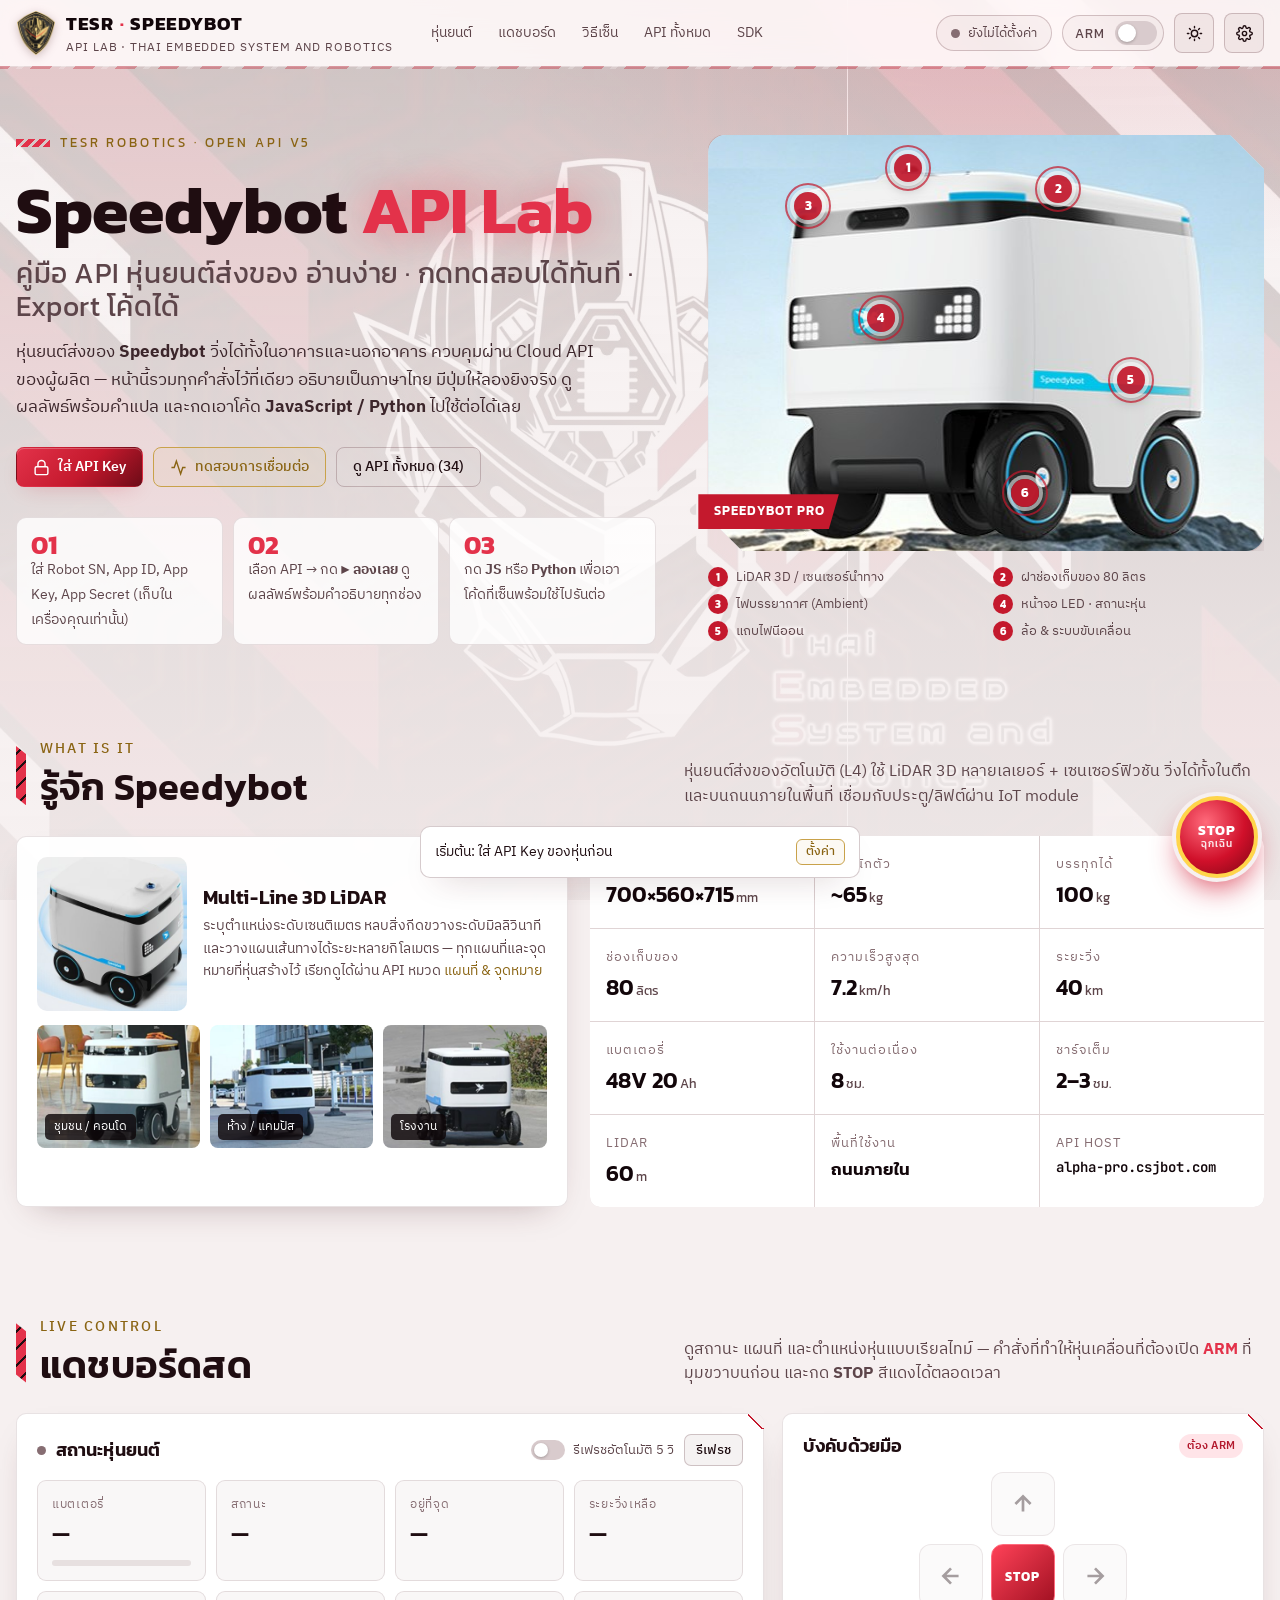
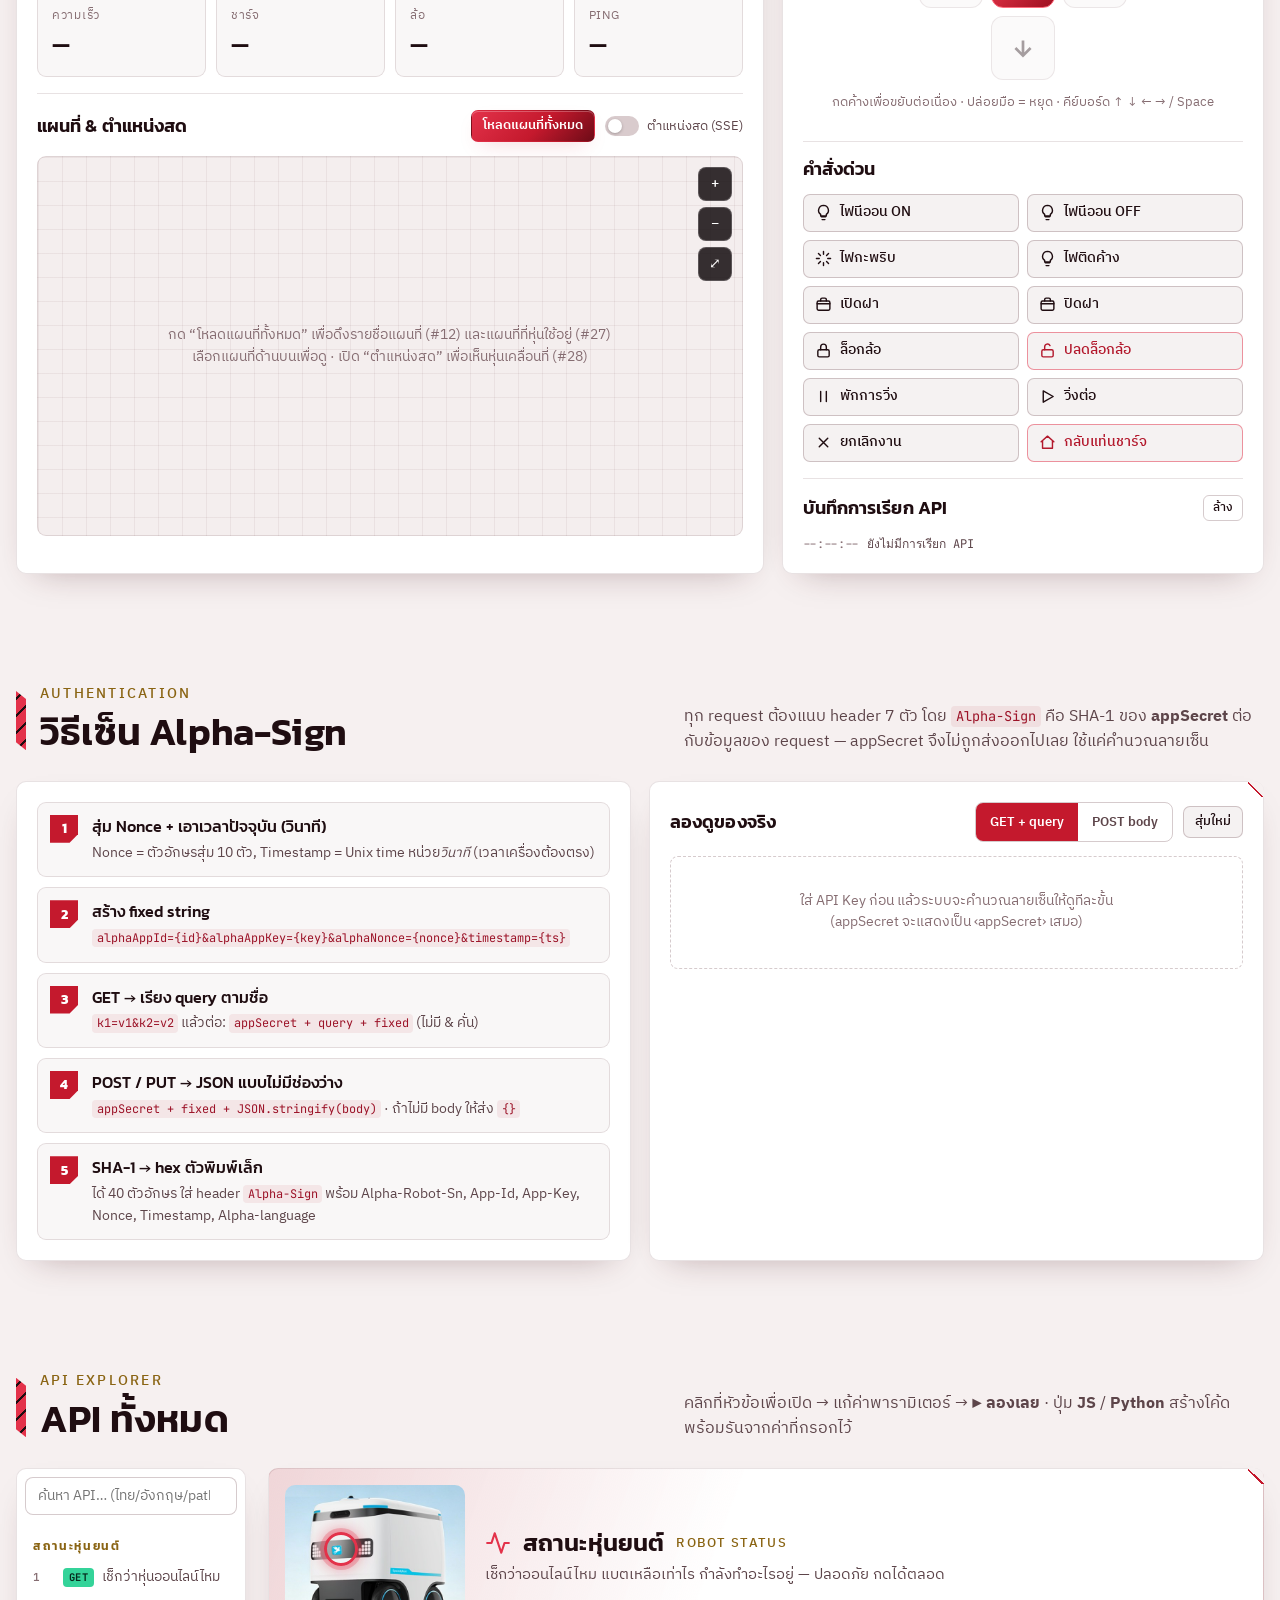
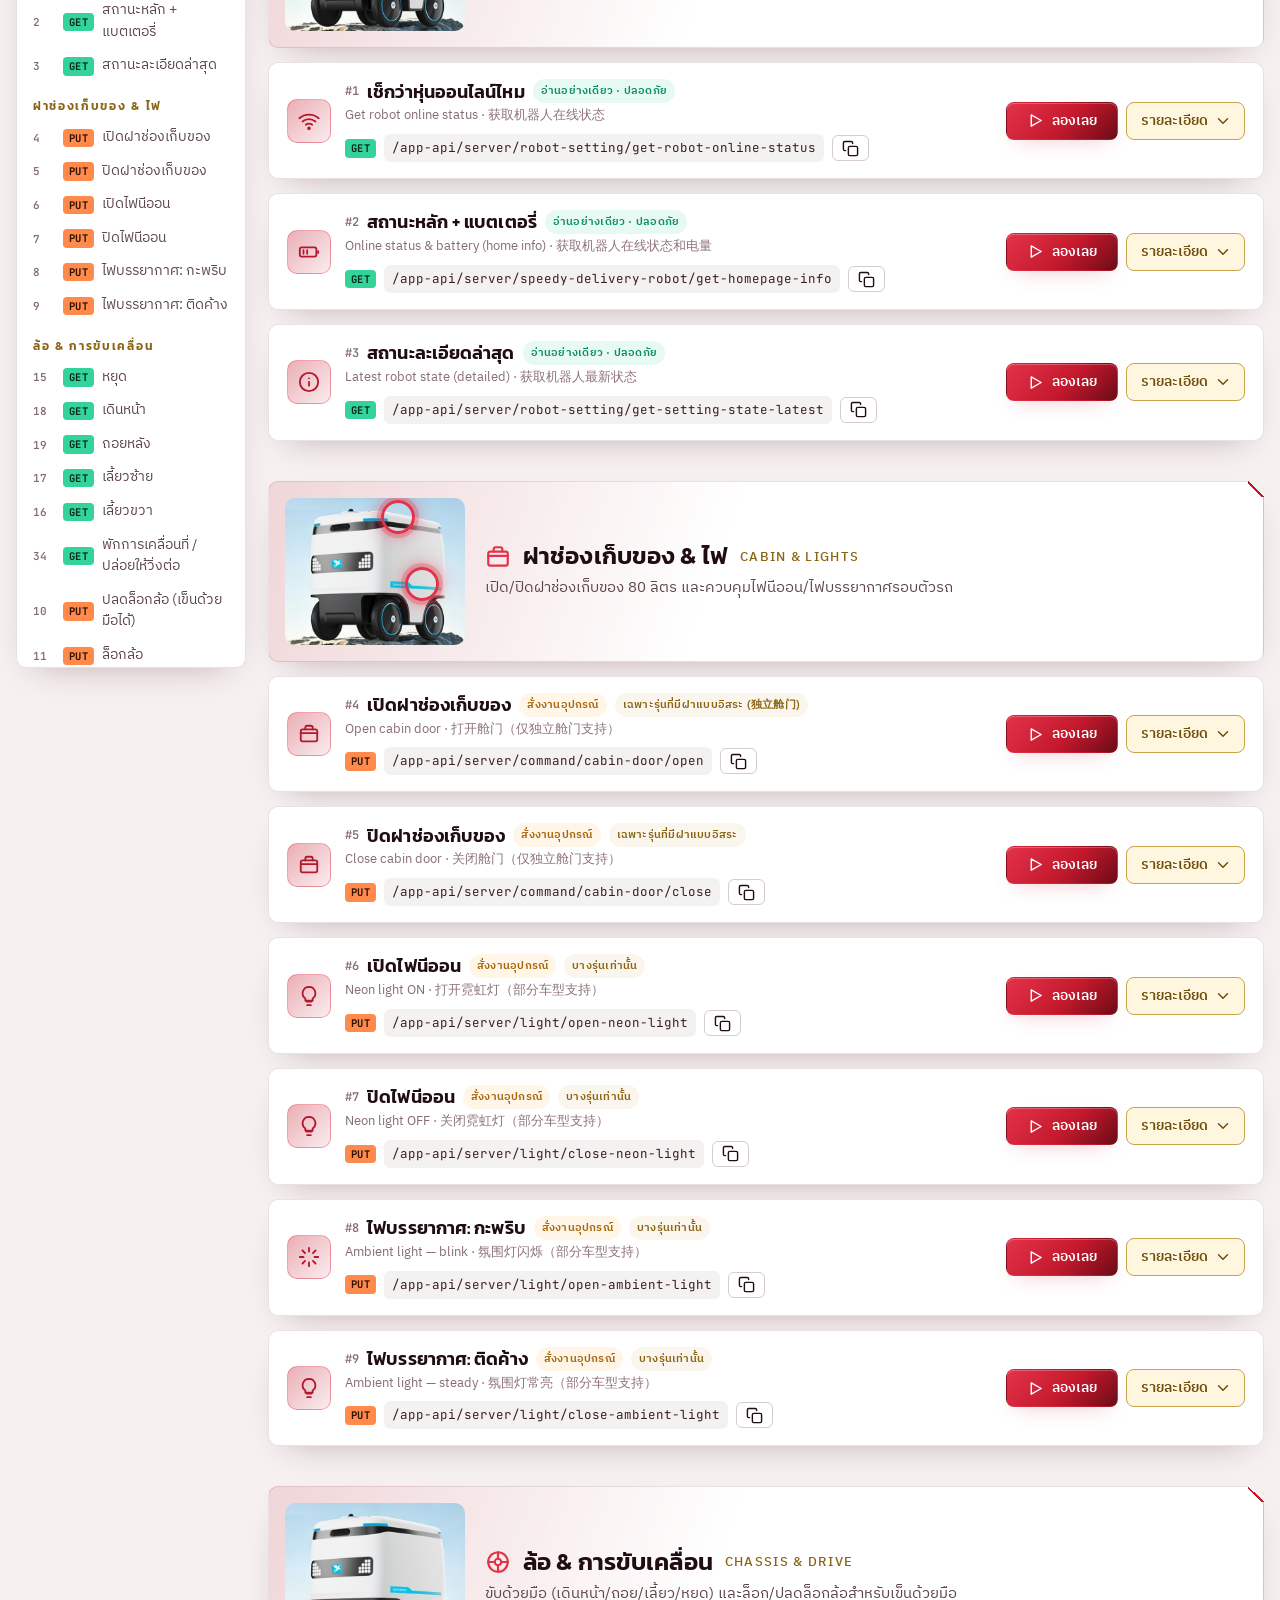
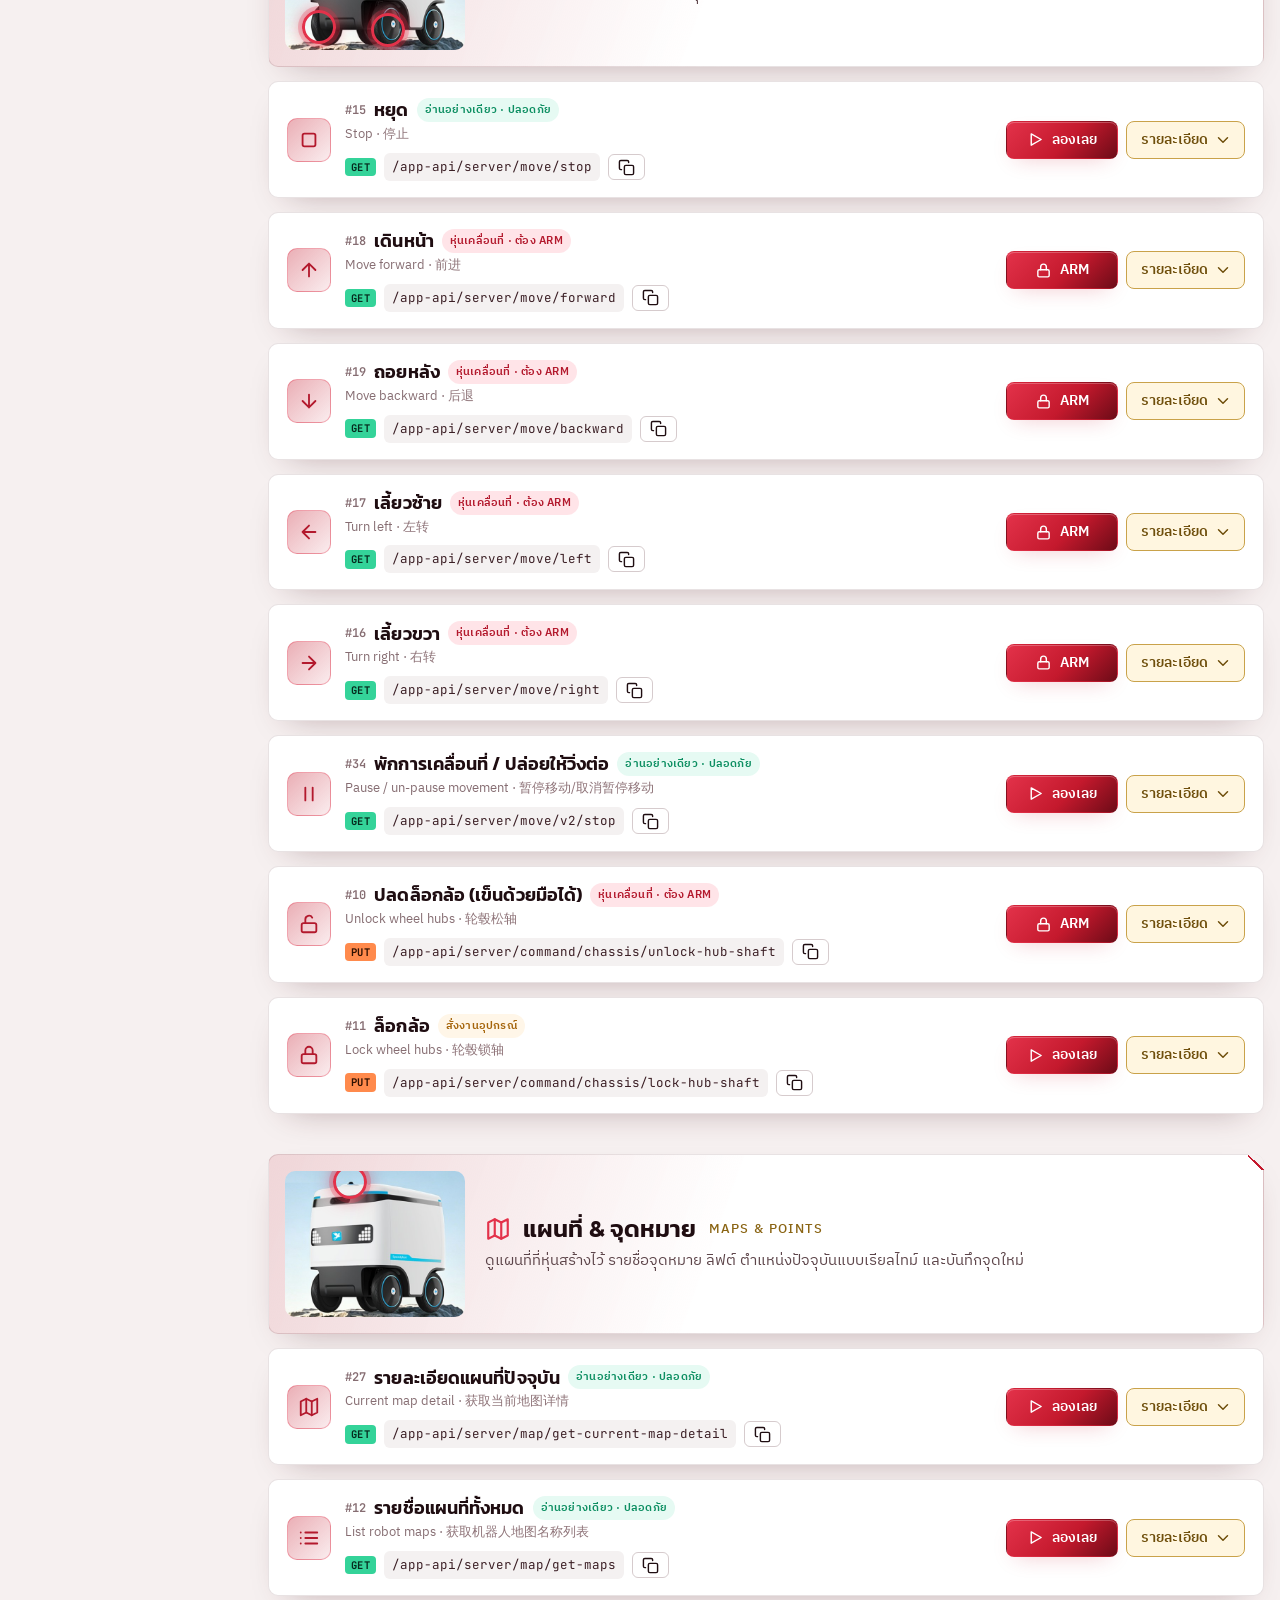
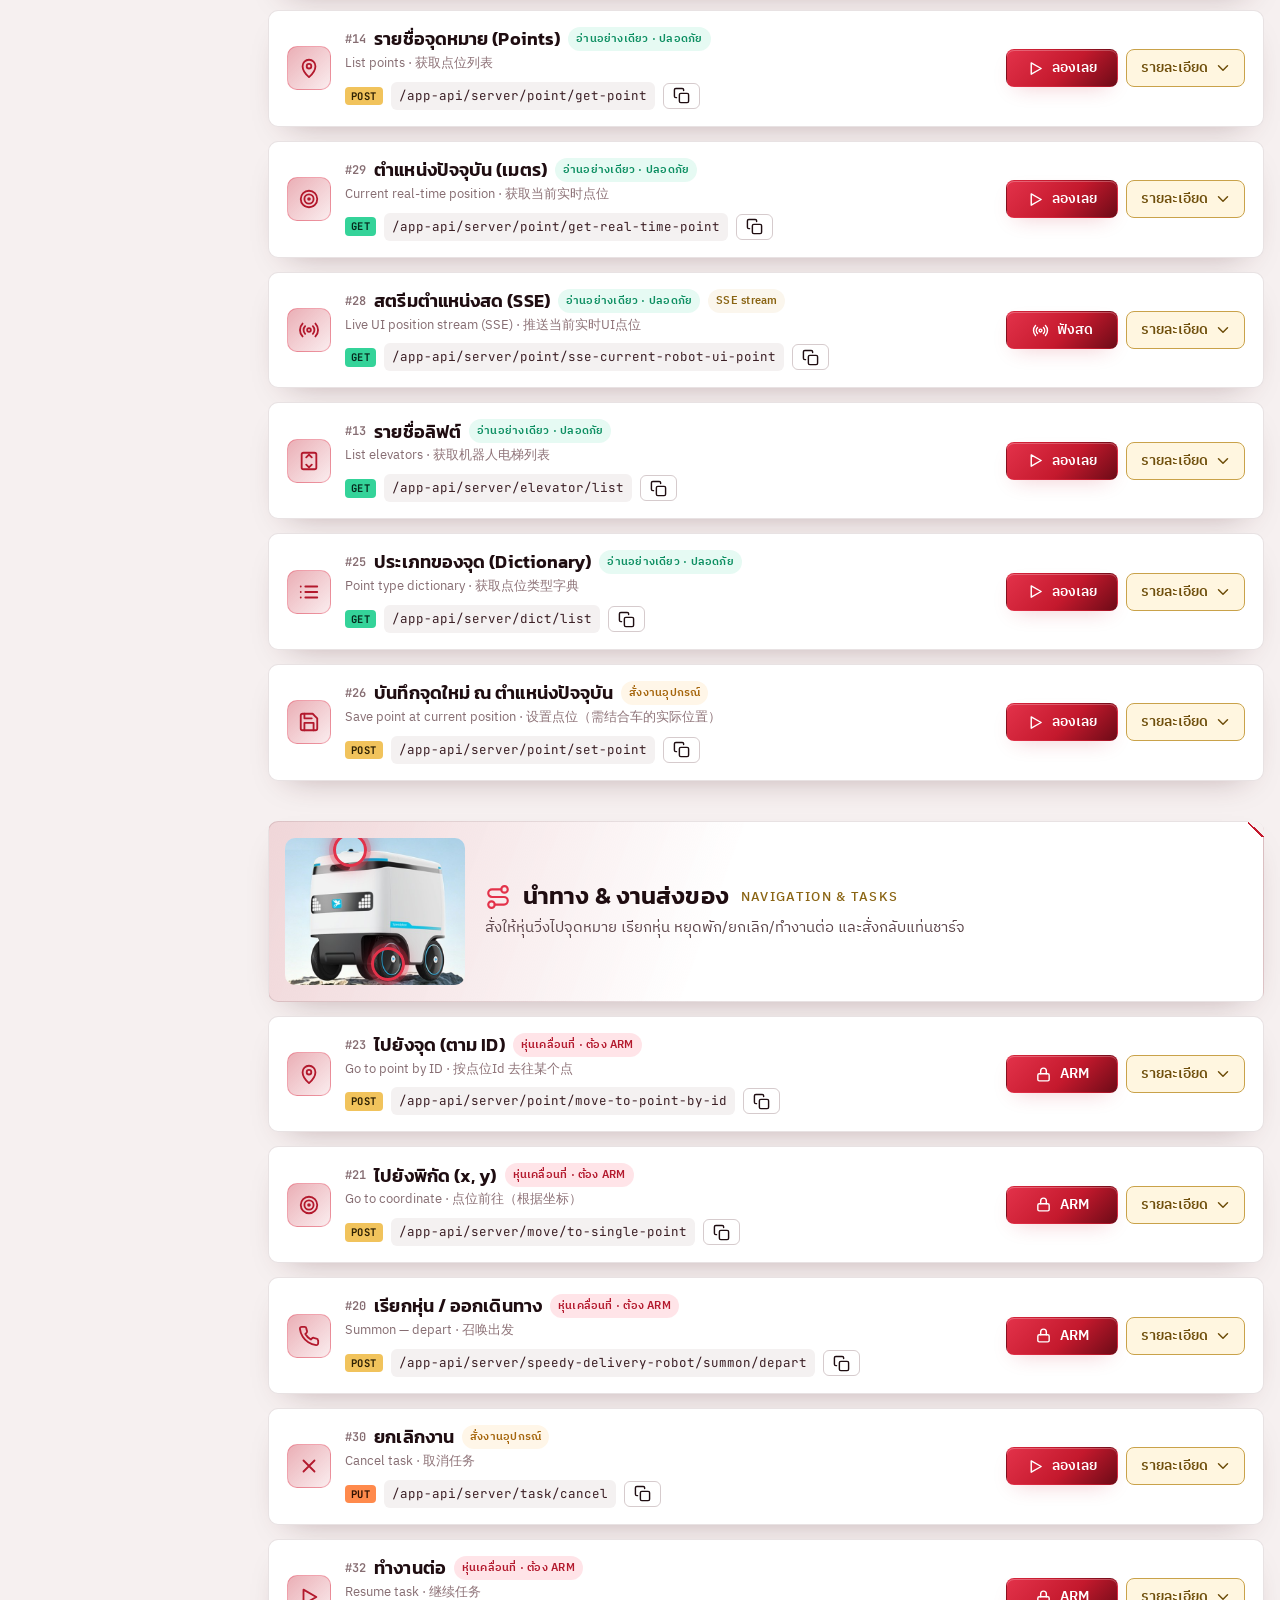
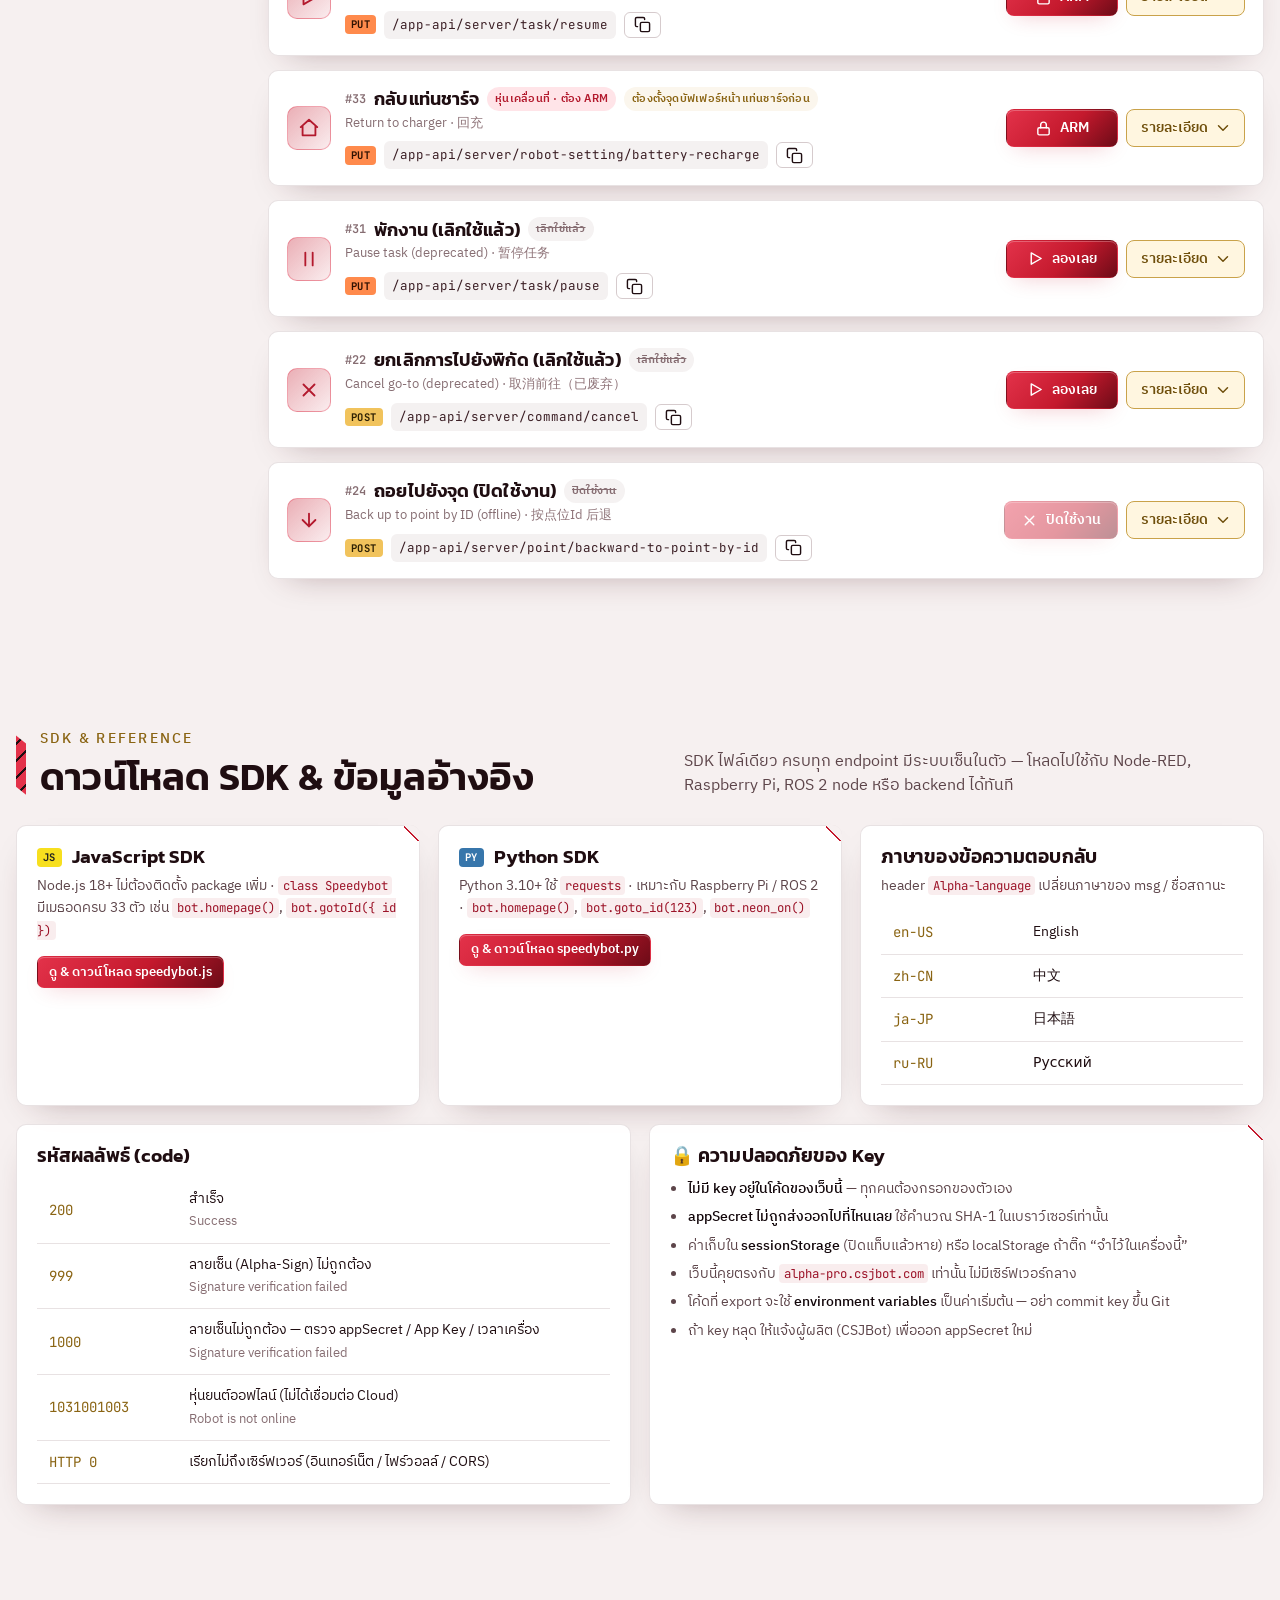
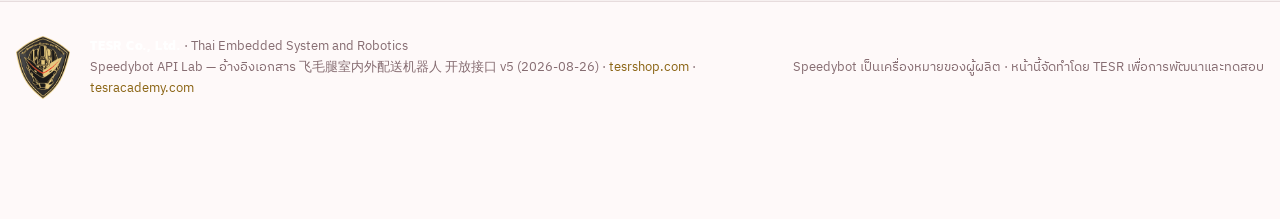
==== commit 75a8d967: "Map picker, quick Run on card headers, dark/light theme - Maps: load list (#12) + current map (#27) " ====
--- a/index.html
+++ b/index.html
@@ -6,6 +6,7 @@
   <title>Speedybot API Lab · TESR</title>
   <meta name="description" content="TESR Speedybot API Lab — คู่มือ API หุ่นยนต์ส่งของ Speedybot แบบอ่านง่าย กดทดสอบได้จริง พร้อม export โค้ด JavaScript / Python" />
   <meta name="theme-color" content="#120609" />
+  <script>(function(){var t;try{t=localStorage.getItem("tesr.theme")}catch(e){}if(t!=="light"&&t!=="dark")t=window.matchMedia&&matchMedia("(prefers-color-scheme: light)").matches?"light":"dark";document.documentElement.setAttribute("data-theme",t)})();</script>
   <meta name="referrer" content="no-referrer" />
   <link rel="icon" type="image/png" href="assets/img/favicon.png" />
   <meta property="og:title" content="Speedybot API Lab · TESR" />
@@ -36,6 +37,10 @@
       <button class="arm" id="armBtn" type="button" aria-pressed="false" title="เปิดเพื่ออนุญาตคำสั่งที่ทำให้หุ่นเคลื่อนที่">
         <span class="lbl">ARM</span><span class="sw"></span>
       </button>
+      <button class="btn icon theme-btn" id="themeBtn" type="button" title="สลับธีม มืด / สว่าง" aria-label="สลับธีม">
+        <svg class="i-moon" viewBox="0 0 24 24" fill="none" stroke="currentColor" stroke-width="2" stroke-linecap="round" stroke-linejoin="round"><path d="M21 12.8A9 9 0 1 1 11.2 3a7 7 0 0 0 9.8 9.8z"/></svg>
+        <svg class="i-sun" viewBox="0 0 24 24" fill="none" stroke="currentColor" stroke-width="2" stroke-linecap="round"><circle cx="12" cy="12" r="4.5"/><path d="M12 2v2M12 20v2M4.9 4.9l1.4 1.4M17.7 17.7l1.4 1.4M2 12h2M20 12h2M4.9 19.1l1.4-1.4M17.7 6.3l1.4-1.4"/></svg>
+      </button>
       <button class="btn icon" id="cfgBtn" type="button" title="ตั้งค่า API key" aria-label="ตั้งค่า">
         <svg viewBox="0 0 24 24" fill="none" stroke="currentColor" stroke-width="2"><circle cx="12" cy="12" r="3"/><path d="M19.4 15a1.65 1.65 0 0 0 .33 1.82l.06.06a2 2 0 1 1-2.83 2.83l-.06-.06a1.65 1.65 0 0 0-1.82-.33 1.65 1.65 0 0 0-1 1.51V21a2 2 0 1 1-4 0v-.09A1.65 1.65 0 0 0 9 19.4a1.65 1.65 0 0 0-1.82.33l-.06.06a2 2 0 1 1-2.83-2.83l.06-.06A1.65 1.65 0 0 0 4.68 15a1.65 1.65 0 0 0-1.51-1H3a2 2 0 1 1 0-4h.09A1.65 1.65 0 0 0 4.6 9a1.65 1.65 0 0 0-.33-1.82l-.06-.06a2 2 0 1 1 2.83-2.83l.06.06A1.65 1.65 0 0 0 9 4.68a1.65 1.65 0 0 0 1-1.51V3a2 2 0 1 1 4 0v.09a1.65 1.65 0 0 0 1 1.51 1.65 1.65 0 0 0 1.82-.33l.06-.06a2 2 0 1 1 2.83 2.83l-.06.06A1.65 1.65 0 0 0 19.4 9a1.65 1.65 0 0 0 1.51 1H21a2 2 0 1 1 0 4h-.09a1.65 1.65 0 0 0-1.51 1z"/></svg>
       </button>
@@ -50,6 +55,9 @@
     <a href="#sign"><span>03</span>วิธีเซ็น Alpha-Sign</a>
     <a href="#explorer"><span>04</span>API ทั้งหมด (34)</a>
     <a href="#sdk"><span>05</span>SDK &amp; ข้อมูลอ้างอิง</a>
+    <div class="theme-row"><span>ธีม</span>
+      <div class="seg" id="themeSeg"><button type="button" data-theme-set="dark">🌙 มืด</button><button type="button" data-theme-set="light">☀ สว่าง</button></div>
+    </div>
     <button class="btn primary" type="button" data-open-cfg>ตั้งค่า API Key</button>
   </nav>
 </header>
@@ -160,12 +168,13 @@
         <div class="divider"></div>
         <div class="dash-head">
           <h3>แผนที่ &amp; ตำแหน่งสด</h3>
-          <button class="btn sm" id="loadMapBtn" type="button">โหลดแผนที่</button>
+          <button class="btn sm primary" id="loadMapBtn" type="button">โหลดแผนที่ทั้งหมด</button>
           <label class="switch"><input type="checkbox" id="sseToggle" /> ตำแหน่งสด (SSE)</label>
         </div>
+        <div class="map-picker" id="mapPicker" role="listbox" aria-label="เลือกแผนที่"></div>
         <div class="map-box" id="mapBox">
           <canvas id="mapCanvas"></canvas>
-          <div class="map-empty" id="mapEmpty">กด “โหลดแผนที่” เพื่อดึงแผนที่ปัจจุบันของหุ่น (API #27)<br/>แล้วเปิด “ตำแหน่งสด” เพื่อเห็นหุ่นเคลื่อนที่บนแผนที่ (API #28)</div>
+          <div class="map-empty" id="mapEmpty">กด “โหลดแผนที่ทั้งหมด” เพื่อดึงรายชื่อแผนที่ (#12) และแผนที่ที่หุ่นใช้อยู่ (#27)<br/>เลือกแผนที่ด้านบนเพื่อดู · เปิด “ตำแหน่งสด” เพื่อเห็นหุ่นเคลื่อนที่ (#28)</div>
           <div class="map-tools">
             <button class="btn" id="zoomIn" type="button" title="ซูมเข้า">+</button>
             <button class="btn" id="zoomOut" type="button" title="ซูมออก">−</button>
@@ -173,6 +182,8 @@
           </div>
           <div class="map-info" id="mapInfo" hidden></div>
         </div>
+        <div class="map-note" id="mapNote" hidden></div>
+        <div class="points-head" id="pointsHead" hidden></div>
         <div class="points-list" id="pointsList"></div>
       </div>
 
@@ -245,12 +256,16 @@
       <p>คลิกที่หัวข้อเพื่อเปิด → แก้ค่าพารามิเตอร์ → <b>▶ ลองเลย</b> · ปุ่ม <b>JS</b> / <b>Python</b> สร้างโค้ดพร้อมรันจากค่าที่กรอกไว้</p>
     </div>
     <div class="xbar" id="xbar">
-      <input type="search" id="msearch" placeholder="ค้นหา API… (ไทย/อังกฤษ/path/#เลข)" aria-label="ค้นหา API" />
+      <form role="search" class="sform" autocomplete="off">
+        <input type="search" id="msearch" name="api-filter-m" autocomplete="off" autocorrect="off" spellcheck="false" placeholder="ค้นหา API… (ไทย/อังกฤษ/path/#เลข)" aria-label="ค้นหา API" />
+      </form>
       <div class="mobile-cats" id="mobileCats"></div>
     </div>
     <div class="explorer">
       <aside class="card side" id="side">
-        <input type="search" id="search" placeholder="ค้นหา API… (ไทย/อังกฤษ/path)" aria-label="ค้นหา API" />
+        <form role="search" class="sform" autocomplete="off">
+          <input type="search" id="search" name="api-filter-d" autocomplete="off" autocorrect="off" spellcheck="false" placeholder="ค้นหา API… (ไทย/อังกฤษ/path)" aria-label="ค้นหา API" />
+        </form>
         <div id="sideList"></div>
       </aside>
       <div id="catList"></div>
@@ -340,7 +355,7 @@
         <div class="field"><textarea id="pasteBox" rows="5" placeholder="Alpha-Robot-Sn: 4E00…&#10;Alpha-App-Id: …&#10;Alpha-App-Key: …&#10;appSecret: …"></textarea></div>
         <button class="btn sm" id="pasteApply" type="button" style="margin-top:8px">แยกค่าอัตโนมัติ</button>
       </details>
-      <div class="cfg-grid">
+      <form class="cfg-grid" id="cfgForm" autocomplete="off">
         <div class="field"><label for="c-sn"><code>Alpha-Robot-Sn</code><em>หมายเลขเครื่องของหุ่น</em></label><input id="c-sn" autocomplete="off" spellcheck="false" placeholder="4E00…" /></div>
         <div class="field"><label for="c-id"><code>Alpha-App-Id</code><em>App ID ที่ได้จากผู้ผลิต</em></label><input id="c-id" autocomplete="off" spellcheck="false" /></div>
         <div class="field"><label for="c-key"><code>Alpha-App-Key</code><em>App Key</em></label>
@@ -349,7 +364,7 @@
           <div class="secret-row"><input id="c-secret" type="password" autocomplete="off" spellcheck="false" /><button class="btn icon sm" type="button" data-reveal="c-secret" aria-label="แสดง/ซ่อน">👁</button></div></div>
         <div class="field"><label for="c-lang"><code>Alpha-language</code><em>ภาษาของข้อความตอบกลับ</em></label><select id="c-lang"></select></div>
         <label class="switch"><input type="checkbox" id="c-remember" /> จำไว้ในเครื่องนี้ (localStorage) — ไม่ติ๊ก = ลบเมื่อปิดแท็บ</label>
-      </div>
+      </form>
     </div>
     <footer>
       <button class="btn sm danger grow" id="cfgClear" type="button">ล้างค่าทั้งหมด</button>
--- a/assets/css/style.css
+++ b/assets/css/style.css
@@ -32,7 +32,105 @@
   --f-body: "IBM Plex Sans Thai", "Kanit", system-ui, sans-serif;
   --f-mono: "JetBrains Mono", ui-monospace, SFMono-Regular, Menlo, monospace;
   --shadow: 0 18px 40px -18px rgba(0, 0, 0, 0.8);
+  /* theme tokens (dark default) */
+  --text-2: #e7d9db;
+  --strong: #ffffff;
+  --fill-1: rgba(255, 255, 255, 0.03);
+  --fill-2: rgba(255, 255, 255, 0.055);
+  --fill-3: rgba(255, 255, 255, 0.1);
+  --sink: rgba(0, 0, 0, 0.38);
+  --sink-soft: rgba(0, 0, 0, 0.18);
+  --code-bg: #0b0406;
+  --code-ink: #ecdfe1;
+  --path-bg: rgba(0, 0, 0, 0.35);
+  --path-ink: #ecd9dc;
+  --inline-code-bg: rgba(255, 255, 255, 0.07);
+  --inline-code-ink: #ffd9de;
+  --topbar-bg: rgba(12, 4, 7, 0.82);
+  --mnav-bg: rgba(14, 5, 8, 0.97);
+  --modal-bg: #150709;
+  --toast-bg: #1c0a0e;
+  --footer-bg: rgba(8, 2, 4, 0.75);
+  --step-bg: rgba(14, 5, 8, 0.55);
+  --cat-end: rgba(22, 8, 11, 0.85);
+  --track: #3a2328;
+  --knob: #d9c7ca;
+  --stripe: rgba(255, 255, 255, 0.85);
+  --gold-ink: #f1d690;
+  --key-ink: #ffd1d7;
+  --icon-ink: #ffd6dc;
+  --danger-ink: #ffc2ca;
+  --motion-ink: #ffb0ba;
+  --motion-box-ink: #ffc9d0;
+  --ok-ink: #c7f1df;
+  --ok-text: #34d399;
+  --warn-text: #ffb547;
+  --bad-text: #ff5a6e;
+  --zh: #a89093;
+  --expand-bg: rgba(216, 182, 108, 0.12);
+  --expand-line: rgba(216, 182, 108, 0.6);
+  --expand-ink: #f1d690;
+  --map-bg: #0f0709;
+  --map-grid: rgba(255, 255, 255, 0.035);
+  --veil:
+    radial-gradient(1200px 600px at 85% -10%, rgba(196, 25, 45, 0.25), transparent 60%),
+    linear-gradient(180deg, rgba(11, 4, 6, 0.62) 0, rgba(11, 4, 6, 0.9) 70vh, rgba(9, 3, 5, 0.95) 100%);
   color-scheme: dark;
+}
+
+/* ---------------------------------------------------------------- LIGHT THEME */
+:root[data-theme="light"] {
+  --bg: #f6f0f0;
+  --panel: rgba(255, 255, 255, 0.95);
+  --panel-solid: #ffffff;
+  --line: rgba(70, 20, 28, 0.12);
+  --line-2: rgba(70, 20, 28, 0.22);
+  --text: #1f0d11;
+  --text-2: #3c262b;
+  --muted: #5d454a;
+  --dim: #866d72;
+  --strong: #12060a;
+  --red-glow: rgba(196, 25, 45, 0.28);
+  --shadow: 0 14px 34px -20px rgba(70, 20, 28, 0.38);
+  --fill-1: rgba(70, 20, 28, 0.03);
+  --fill-2: rgba(70, 20, 28, 0.055);
+  --fill-3: rgba(70, 20, 28, 0.1);
+  --sink: #ffffff;
+  --sink-soft: rgba(70, 20, 28, 0.03);
+  --path-bg: rgba(70, 20, 28, 0.06);
+  --path-ink: #3b1f25;
+  --inline-code-bg: rgba(179, 25, 45, 0.08);
+  --inline-code-ink: #9c1328;
+  --topbar-bg: rgba(255, 251, 251, 0.88);
+  --mnav-bg: rgba(255, 251, 251, 0.98);
+  --modal-bg: #ffffff;
+  --toast-bg: #ffffff;
+  --footer-bg: rgba(255, 250, 250, 0.88);
+  --step-bg: rgba(255, 255, 255, 0.8);
+  --cat-end: rgba(255, 255, 255, 0.94);
+  --track: #d9cbcd;
+  --knob: #ffffff;
+  --stripe: #1f0d11;
+  --gold-ink: #8a6413;
+  --key-ink: #a3132a;
+  --icon-ink: #b3192d;
+  --danger-ink: #b3192d;
+  --motion-ink: #b3192d;
+  --motion-box-ink: #8f1022;
+  --ok-ink: #0b6b4a;
+  --ok-text: #0d8f62;
+  --warn-text: #a5650c;
+  --bad-text: #c21d35;
+  --zh: #8f7479;
+  --expand-bg: #fff6e0;
+  --expand-line: #c9a24a;
+  --expand-ink: #6f4f0c;
+  --map-bg: #f4eeee;
+  --map-grid: rgba(70, 20, 28, 0.06);
+  --veil:
+    radial-gradient(1200px 600px at 85% -10%, rgba(196, 25, 45, 0.16), transparent 60%),
+    linear-gradient(180deg, rgba(246, 240, 240, 0.8) 0, rgba(246, 240, 240, 0.93) 70vh, rgba(246, 240, 240, 0.96) 100%);
+  color-scheme: light;
 }
 
 * { box-sizing: border-box; }
@@ -56,15 +154,13 @@
 body::after {
   content: "";
   position: fixed; inset: 0; z-index: -1;
-  background:
-    radial-gradient(1200px 600px at 85% -10%, rgba(196, 25, 45, 0.25), transparent 60%),
-    linear-gradient(180deg, rgba(11, 4, 6, 0.62) 0, rgba(11, 4, 6, 0.9) 70vh, rgba(9, 3, 5, 0.95) 100%);
-}
-a { color: var(--gold-2); text-decoration: none; }
+  background: var(--veil);
+}
+a { color: var(--gold-ink); text-decoration: none; }
 a:hover { text-decoration: underline; }
 img { max-width: 100%; display: block; }
 code, pre, kbd { font-family: var(--f-mono); }
-code { font-size: 0.88em; background: rgba(255, 255, 255, 0.07); padding: 0.1em 0.38em; border-radius: 4px; color: #ffd9de; }
+code { font-size: 0.88em; background: var(--inline-code-bg); padding: 0.1em 0.38em; border-radius: 4px; color: var(--inline-code-ink); }
 h1, h2, h3, h4 { font-family: var(--f-head); font-weight: 600; line-height: 1.2; margin: 0; letter-spacing: 0.005em; }
 [hidden] { display: none !important; }
 .sr { position: absolute; width: 1px; height: 1px; overflow: hidden; clip: rect(0 0 0 0); }
@@ -75,7 +171,7 @@
 /* ---------------------------------------------------------------- topbar */
 .topbar {
   position: sticky; top: 0; z-index: 50;
-  background: rgba(12, 4, 7, 0.82);
+  background: var(--topbar-bg);
   backdrop-filter: blur(14px) saturate(140%);
   -webkit-backdrop-filter: blur(14px) saturate(140%);
   border-bottom: 1px solid var(--line);
@@ -88,17 +184,17 @@
 .topbar .wrap { display: flex; align-items: center; gap: 14px; height: 66px; }
 .brand { display: flex; align-items: center; gap: 10px; color: var(--text); text-decoration: none !important; min-width: 0; }
 .brand img { width: 40px; height: 44px; object-fit: contain; filter: drop-shadow(0 2px 6px rgba(0,0,0,.6)); }
-.brand b { font-family: var(--f-head); font-weight: 700; font-size: 19px; letter-spacing: 0.06em; color: #fff; }
+.brand b { font-family: var(--f-head); font-weight: 700; font-size: 19px; letter-spacing: 0.06em; color: var(--strong); }
 .brand b i { font-style: normal; color: var(--red-2); }
 .brand small { display: block; font-size: 11.5px; color: var(--muted); letter-spacing: 0.08em; text-transform: uppercase; white-space: nowrap; }
 .topnav { display: flex; gap: 2px; margin-left: 12px; }
 .topnav a { color: var(--muted); font-size: 14px; padding: 8px 12px; border-radius: 8px; text-decoration: none; }
-.topnav a:hover { color: #fff; background: rgba(255, 255, 255, 0.06); }
+.topnav a:hover { color: var(--strong); background: var(--fill-2); }
 .top-right { margin-left: auto; display: flex; align-items: center; gap: 10px; }
 
 .pill {
   display: inline-flex; align-items: center; gap: 8px; height: 36px; padding: 0 14px;
-  border-radius: 999px; border: 1px solid var(--line-2); background: rgba(255, 255, 255, 0.04);
+  border-radius: 999px; border: 1px solid var(--line-2); background: var(--fill-1);
   font-size: 13px; color: var(--muted); white-space: nowrap;
 }
 .dot { width: 9px; height: 9px; border-radius: 50%; background: var(--dim); flex: none; }
@@ -111,12 +207,12 @@
 /* ARM switch */
 .arm {
   display: inline-flex; align-items: center; gap: 10px; height: 36px; padding: 0 6px 0 12px;
-  border-radius: 999px; border: 1px solid var(--line-2); background: rgba(255,255,255,.04);
+  border-radius: 999px; border: 1px solid var(--line-2); background: var(--fill-1);
   cursor: pointer; user-select: none; font-family: var(--f-head); font-size: 13px; letter-spacing: .08em; color: var(--muted);
 }
-.arm .sw { width: 42px; height: 24px; border-radius: 999px; background: #3a2328; position: relative; transition: background .2s; }
-.arm .sw::after { content: ""; position: absolute; top: 3px; left: 3px; width: 18px; height: 18px; border-radius: 50%; background: #d9c7ca; transition: transform .2s; }
-.arm.on { border-color: rgba(227, 50, 74, 0.7); color: #fff; background: rgba(196, 25, 45, 0.22); box-shadow: 0 0 22px -4px var(--red-glow); }
+.arm .sw { width: 42px; height: 24px; border-radius: 999px; background: var(--track); position: relative; transition: background .2s; }
+.arm .sw::after { content: ""; position: absolute; top: 3px; left: 3px; width: 18px; height: 18px; border-radius: 50%; background: var(--knob); transition: transform .2s; box-shadow: 0 1px 3px rgba(0,0,0,.25); }
+.arm.on { border-color: rgba(227, 50, 74, 0.7); color: var(--strong); background: rgba(196, 25, 45, 0.22); box-shadow: 0 0 22px -4px var(--red-glow); }
 .arm.on .sw { background: var(--red-2); }
 .arm.on .sw::after { transform: translateX(18px); background: #fff; }
 
@@ -125,12 +221,12 @@
   --b: var(--line-2);
   display: inline-flex; align-items: center; justify-content: center; gap: 8px;
   height: 40px; padding: 0 16px; border-radius: 8px; border: 1px solid var(--b);
-  background: rgba(255, 255, 255, 0.05); color: var(--text);
+  background: var(--fill-2); color: var(--text);
   font: 500 14px/1 var(--f-body); cursor: pointer; white-space: nowrap;
   transition: background .15s, border-color .15s, transform .08s, box-shadow .15s;
   text-decoration: none !important;
 }
-.btn:hover { background: rgba(255, 255, 255, 0.1); }
+.btn:hover { background: var(--fill-3); }
 .btn:active { transform: translateY(1px); }
 .btn:disabled { opacity: 0.45; cursor: not-allowed; }
 .btn svg { width: 17px; height: 17px; flex: none; }
@@ -140,13 +236,13 @@
   box-shadow: 0 8px 22px -10px var(--red-glow), inset 0 1px 0 rgba(255,255,255,.25);
 }
 .btn.primary:hover { filter: brightness(1.1); }
-.btn.gold { border-color: rgba(216, 182, 108, 0.5); color: var(--gold-2); background: rgba(216, 182, 108, 0.08); }
+.btn.gold { border-color: var(--expand-line); color: var(--gold-ink); background: rgba(216, 182, 108, 0.08); }
 .btn.gold:hover { background: rgba(216, 182, 108, 0.16); }
 .btn.ghost { background: transparent; }
 .btn.sm { height: 32px; padding: 0 11px; font-size: 13px; border-radius: 7px; }
 .btn.xs { height: 26px; padding: 0 9px; font-size: 12px; border-radius: 6px; gap: 5px; }
 .btn.icon { width: 40px; padding: 0; }
-.btn.danger { border-color: rgba(255, 90, 110, 0.5); color: #ffc2ca; }
+.btn.danger { border-color: rgba(227, 50, 74, 0.5); color: var(--danger-ink); }
 .btn.motion-locked { border-style: dashed; }
 
 /* ---------------------------------------------------------------- hero */
@@ -154,16 +250,16 @@
 .hero .wrap { display: grid; grid-template-columns: 1.08fr 0.92fr; gap: 40px; align-items: center; }
 .eyebrow {
   display: inline-flex; align-items: center; gap: 10px; font-family: var(--f-head);
-  font-size: 13px; letter-spacing: 0.22em; text-transform: uppercase; color: var(--gold-2);
+  font-size: 13px; letter-spacing: 0.22em; text-transform: uppercase; color: var(--gold-ink);
 }
 .eyebrow::before { content: ""; width: 34px; height: 8px; background: repeating-linear-gradient(-45deg, var(--red-2) 0 5px, transparent 5px 8px); }
 .hero h1 { font-size: clamp(36px, 5.4vw, 66px); font-weight: 700; margin: 14px 0 16px; letter-spacing: -0.005em; }
 .hero h1 .accent { color: var(--red-2); text-shadow: 0 0 40px rgba(227, 50, 74, 0.45); }
 .hero h1 small { display: block; font-size: 0.42em; font-weight: 400; color: var(--muted); letter-spacing: 0.02em; margin-top: 8px; }
-.hero p.lead { font-size: 17px; color: #e7d9db; max-width: 60ch; margin: 0 0 26px; }
+.hero p.lead { font-size: 17px; color: var(--text-2); max-width: 60ch; margin: 0 0 26px; }
 .hero-actions { display: flex; flex-wrap: wrap; gap: 10px; }
 .steps { display: grid; grid-template-columns: repeat(3, 1fr); gap: 10px; margin-top: 30px; max-width: 640px; }
-.step { padding: 14px 14px 12px; border: 1px solid var(--line); border-radius: var(--radius); background: rgba(14, 5, 8, 0.55); }
+.step { padding: 14px 14px 12px; border: 1px solid var(--line); border-radius: var(--radius); background: var(--step-bg); }
 .step > b { font-family: var(--f-head); font-size: 26px; color: var(--red-2); line-height: 1; display: block; }
 .step > span { font-size: 13.5px; color: var(--muted); }
 
@@ -197,7 +293,7 @@
 .hotspot:hover .tip, .hotspot:focus-visible .tip { opacity: 1; }
 .legend { display: grid; grid-template-columns: 1fr 1fr; gap: 6px 14px; margin-top: 16px; font-size: 13px; color: var(--muted); }
 .legend button { all: unset; cursor: pointer; display: flex; gap: 8px; align-items: center; }
-.legend button:hover { color: #fff; }
+.legend button:hover { color: var(--strong); }
 .legend i { font-style: normal; width: 20px; height: 20px; border-radius: 50%; background: var(--red); color: #fff; display: grid; place-items: center; font: 700 11px var(--f-head); flex: none; }
 
 /* ---------------------------------------------------------------- sections */
@@ -206,10 +302,10 @@
 .sec-head h2 { font-size: clamp(26px, 3.2vw, 38px); position: relative; padding-left: 24px; }
 .sec-head h2::before {
   content: ""; position: absolute; left: 0; top: 0.12em; bottom: 0.12em; width: 10px;
-  background: repeating-linear-gradient(-45deg, var(--red-2) 0 6px, rgba(255,255,255,.85) 6px 8px, var(--red-2) 8px 12px);
+  background: repeating-linear-gradient(-45deg, var(--red-2) 0 6px, var(--stripe) 6px 8px, var(--red-2) 8px 12px);
   clip-path: polygon(0 0, 100% 8px, 100% 100%, 0 calc(100% - 8px));
 }
-.sec-head h2 small { display: block; font-size: 14px; font-family: var(--f-body); color: var(--gold); letter-spacing: 0.16em; text-transform: uppercase; margin-bottom: 6px; font-weight: 500; }
+.sec-head h2 small { display: block; font-size: 14px; font-family: var(--f-body); color: var(--gold-ink); letter-spacing: 0.16em; text-transform: uppercase; margin-bottom: 6px; font-weight: 500; }
 .sec-head p { margin: 0; color: var(--muted); max-width: 58ch; }
 
 .card {
@@ -228,67 +324,67 @@
 .about-grid { display: grid; grid-template-columns: 0.9fr 1.1fr; gap: 22px; }
 .specs { display: grid; grid-template-columns: repeat(3, 1fr); gap: 1px; background: var(--line); border-radius: var(--radius); overflow: hidden; }
 .spec { background: var(--panel-solid); padding: 16px; }
-.spec b { display: block; font-family: var(--f-head); font-size: 22px; color: #fff; font-weight: 600; }
+.spec b { display: block; font-family: var(--f-head); font-size: 22px; color: var(--strong); font-weight: 600; }
 .spec b small { font-size: 13px; color: var(--muted); font-weight: 400; margin-left: 2px; }
 .spec span { font-size: 12.5px; color: var(--dim); text-transform: uppercase; letter-spacing: 0.08em; }
 .scenes { display: grid; grid-template-columns: repeat(3, 1fr); gap: 10px; margin-top: 14px; }
 .scene { border-radius: 8px; overflow: hidden; position: relative; }
 .scene img { aspect-ratio: 4 / 3; object-fit: cover; width: 100%; }
-.scene span { position: absolute; left: 8px; bottom: 8px; background: rgba(12,4,7,.8); padding: 3px 9px; border-radius: 5px; font-size: 12px; }
+.scene span { position: absolute; left: 8px; bottom: 8px; background: rgba(12,4,7,.8); color: #fff; padding: 3px 9px; border-radius: 5px; font-size: 12px; }
 .lidar-card { display: grid; grid-template-columns: 150px 1fr; gap: 16px; align-items: center; }
 .lidar-card img { border-radius: 10px; background: #e9eef2; }
 
 /* ---------------------------------------------------------------- dashboard */
 .dash { display: grid; grid-template-columns: 1.55fr 1fr; gap: 18px; }
 .tiles { display: grid; grid-template-columns: repeat(4, 1fr); gap: 10px; }
-.tile { padding: 14px; border: 1px solid var(--line); border-radius: 9px; background: rgba(255, 255, 255, 0.025); min-width: 0; }
+.tile { padding: 14px; border: 1px solid var(--line); border-radius: 9px; background: var(--fill-1); min-width: 0; }
 .tile span { display: block; font-size: 12px; color: var(--dim); letter-spacing: 0.06em; text-transform: uppercase; }
 .tile b { display: block; font-family: var(--f-head); font-size: 22px; font-weight: 600; margin-top: 2px; white-space: nowrap; overflow: hidden; text-overflow: ellipsis; }
-.battery { height: 6px; border-radius: 4px; background: rgba(255,255,255,.08); margin-top: 8px; overflow: hidden; }
+.battery { height: 6px; border-radius: 4px; background: var(--fill-3); margin-top: 8px; overflow: hidden; }
 .battery i { display: block; height: 100%; width: 0; background: linear-gradient(90deg, var(--ok), #8ef0c7); transition: width .6s; }
 .battery i.low { background: linear-gradient(90deg, var(--bad), var(--warn)); }
 .dash-head { display: flex; align-items: center; gap: 10px; flex-wrap: wrap; margin-bottom: 14px; }
 .dash-head h3 { font-size: 18px; margin-right: auto; display: flex; align-items: center; gap: 10px; }
 .switch { display: inline-flex; align-items: center; gap: 8px; font-size: 13px; color: var(--muted); cursor: pointer; user-select: none; }
-.switch input { appearance: none; width: 34px; height: 20px; border-radius: 999px; background: #3a2328; position: relative; cursor: pointer; margin: 0; transition: background .2s; }
-.switch input::after { content: ""; position: absolute; top: 3px; left: 3px; width: 14px; height: 14px; border-radius: 50%; background: #d9c7ca; transition: transform .2s; }
+.switch input { appearance: none; width: 34px; height: 20px; border-radius: 999px; background: var(--track); position: relative; cursor: pointer; margin: 0; transition: background .2s; }
+.switch input::after { content: ""; position: absolute; top: 3px; left: 3px; width: 14px; height: 14px; border-radius: 50%; background: var(--knob); transition: transform .2s; box-shadow: 0 1px 3px rgba(0,0,0,.25); }
 .switch input:checked { background: var(--ok); }
 .switch input:checked::after { transform: translateX(14px); background: #fff; }
 
 .map-box {
   position: relative; height: 380px; border-radius: 9px; overflow: hidden; border: 1px solid var(--line);
   background:
-    linear-gradient(rgba(255,255,255,.035) 1px, transparent 1px) 0 0 / 24px 24px,
-    linear-gradient(90deg, rgba(255,255,255,.035) 1px, transparent 1px) 0 0 / 24px 24px,
-    #0f0709;
+    linear-gradient(var(--map-grid) 1px, transparent 1px) 0 0 / 24px 24px,
+    linear-gradient(90deg, var(--map-grid) 1px, transparent 1px) 0 0 / 24px 24px,
+    var(--map-bg);
   touch-action: none; cursor: grab;
 }
 .map-box.drag { cursor: grabbing; }
 .map-box canvas { position: absolute; inset: 0; width: 100%; height: 100%; }
 .map-empty { position: absolute; inset: 0; display: grid; place-items: center; text-align: center; color: var(--dim); font-size: 14px; padding: 20px; }
 .map-tools { position: absolute; right: 10px; top: 10px; display: flex; flex-direction: column; gap: 6px; z-index: 2; }
-.map-tools .btn { width: 34px; height: 34px; padding: 0; background: rgba(12,4,7,.8); }
-.map-info { position: absolute; left: 10px; bottom: 10px; z-index: 2; font: 12px var(--f-mono); color: var(--muted); background: rgba(12,4,7,.8); padding: 5px 9px; border-radius: 6px; }
+.map-tools .btn { width: 34px; height: 34px; padding: 0; background: rgba(12,4,7,.82); color: #fff; border-color: rgba(255,255,255,.18); }
+.map-info { position: absolute; left: 10px; bottom: 10px; z-index: 2; font: 12px var(--f-mono); color: #d9c7ca; background: rgba(12,4,7,.82); padding: 5px 9px; border-radius: 6px; }
 .map-pop {
-  position: absolute; z-index: 3; min-width: 190px; background: #160809; border: 1px solid var(--line-2); border-radius: 10px;
+  position: absolute; z-index: 3; min-width: 190px; background: #160809; color: #f6eeee; border: 1px solid rgba(255,255,255,.16); border-radius: 10px;
   padding: 12px; box-shadow: var(--shadow); transform: translate(-50%, calc(-100% - 16px));
 }
 .map-pop h4 { font-size: 15px; margin-bottom: 2px; }
-.map-pop p { margin: 0 0 10px; font-size: 12px; color: var(--muted); font-family: var(--f-mono); }
+.map-pop p { margin: 0 0 10px; font-size: 12px; color: #c2adb0; font-family: var(--f-mono); }
 
 .points-list { display: flex; flex-wrap: wrap; gap: 6px; margin-top: 12px; max-height: 120px; overflow: auto; }
-.points-list .chip { display: inline-flex; align-items: center; gap: 6px; padding: 5px 6px 5px 10px; border: 1px solid var(--line); border-radius: 7px; font-size: 13px; background: rgba(255,255,255,.03); }
+.points-list .chip { display: inline-flex; align-items: center; gap: 6px; padding: 5px 6px 5px 10px; border: 1px solid var(--line); border-radius: 7px; font-size: 13px; background: var(--fill-1); }
 .points-list .chip em { font-style: normal; color: var(--dim); font-size: 11.5px; }
 
 .pad { display: grid; grid-template-columns: repeat(3, 64px); grid-template-rows: repeat(3, 64px); gap: 8px; justify-content: center; margin: 6px auto 10px; }
 .pad button {
-  border: 1px solid var(--line-2); background: rgba(255,255,255,.05); color: #fff; border-radius: 12px; cursor: pointer;
+  border: 1px solid var(--line-2); background: var(--fill-2); color: var(--text); border-radius: 12px; cursor: pointer;
   display: grid; place-items: center; transition: background .12s, transform .06s; touch-action: none; user-select: none;
 }
 .pad button svg { width: 26px; height: 26px; }
-.pad button:hover { background: rgba(255,255,255,.1); }
-.pad button.held { background: var(--red); border-color: var(--red-2); transform: scale(0.96); }
-.pad .stop-btn { background: linear-gradient(135deg, #ff4258, #9e0f20); border-color: #ff6b7d; font: 700 13px var(--f-head); letter-spacing: .08em; }
+.pad button:hover { background: var(--fill-3); }
+.pad button.held { background: var(--red); border-color: var(--red-2); color: #fff; transform: scale(0.96); }
+.pad .stop-btn { background: linear-gradient(135deg, #ff4258, #9e0f20); border-color: #ff6b7d; color: #fff; font: 700 13px var(--f-head); letter-spacing: .08em; }
 .pad.locked button:not(.stop-btn) { opacity: 0.4; }
 .pad-note { text-align: center; font-size: 12.5px; color: var(--dim); }
 .quick { display: grid; grid-template-columns: 1fr 1fr; gap: 8px; }
@@ -297,13 +393,13 @@
 .log { font: 12px/1.55 var(--f-mono); max-height: 150px; overflow: auto; color: var(--muted); }
 .log div { display: flex; gap: 8px; white-space: nowrap; }
 .log time { color: var(--dim); }
-.log .ok { color: var(--ok); }
-.log .bad { color: var(--bad); }
+.log .ok { color: var(--ok-text); }
+.log .bad { color: var(--bad-text); }
 
 /* ---------------------------------------------------------------- sign explainer */
 .sign-grid { display: grid; grid-template-columns: 1fr 1fr; gap: 18px; }
 .flow { counter-reset: s; display: grid; gap: 10px; }
-.flow li { list-style: none; position: relative; padding: 12px 14px 12px 54px; border: 1px solid var(--line); border-radius: 9px; background: rgba(255,255,255,.02); }
+.flow li { list-style: none; position: relative; padding: 12px 14px 12px 54px; border: 1px solid var(--line); border-radius: 9px; background: var(--fill-1); }
 .flow li::before {
   counter-increment: s; content: counter(s); position: absolute; left: 12px; top: 12px; width: 28px; height: 28px;
   display: grid; place-items: center; font: 700 14px var(--f-head); color: #fff; background: var(--red);
@@ -312,8 +408,8 @@
 .flow li b { font-family: var(--f-head); font-weight: 500; }
 .flow li p { margin: 2px 0 0; font-size: 13.5px; color: var(--muted); }
 .mono-box {
-  font: 12.5px/1.6 var(--f-mono); background: #0d0507; border: 1px solid var(--line); border-radius: 8px;
-  padding: 12px 14px; overflow-x: auto; white-space: pre-wrap; word-break: break-all; color: #f0dfe2;
+  font: 12.5px/1.6 var(--f-mono); background: var(--code-bg); border: 1px solid var(--line); border-radius: 8px;
+  padding: 12px 14px; overflow-x: auto; white-space: pre-wrap; word-break: break-all; color: var(--code-ink);
 }
 .mono-box .s { color: var(--gold-2); }
 .mono-box .p { color: var(--cyan); }
@@ -324,15 +420,15 @@
 .kv dd { margin: 0; font-family: var(--f-mono); word-break: break-all; }
 
 /* ---------------------------------------------------------------- explorer */
-.explorer { display: grid; grid-template-columns: 250px 1fr; gap: 22px; align-items: start; }
+.explorer { display: grid; grid-template-columns: 250px minmax(0, 1fr); gap: 22px; align-items: start; }
 .side { position: sticky; top: 86px; max-height: calc(100vh - 100px); overflow: auto; padding: 10px; }
 .side input[type="search"] {
-  width: 100%; height: 38px; border-radius: 8px; border: 1px solid var(--line-2); background: rgba(0,0,0,.35);
+  width: 100%; height: 38px; border-radius: 8px; border: 1px solid var(--line-2); background: var(--sink);
   color: var(--text); padding: 0 12px; font: 14px var(--f-body); margin-bottom: 8px;
 }
-.side h5 { font: 600 12px var(--f-head); letter-spacing: 0.14em; text-transform: uppercase; color: var(--gold); margin: 14px 8px 6px; }
+.side h5 { font: 600 12px var(--f-head); letter-spacing: 0.14em; text-transform: uppercase; color: var(--gold-ink); margin: 14px 8px 6px; }
 .side a { display: flex; gap: 8px; align-items: center; padding: 6px 8px; border-radius: 6px; font-size: 13.5px; color: var(--muted); text-decoration: none; }
-.side a:hover, .side a.active { background: rgba(255,255,255,.06); color: #fff; }
+.side a:hover, .side a.active { background: var(--fill-2); color: var(--strong); }
 .side a .no { font: 600 11px var(--f-mono); color: var(--dim); width: 22px; flex: none; }
 .side a.off { opacity: .5; }
 .m { font: 700 10.5px/1 var(--f-mono); padding: 4px 6px; border-radius: 4px; letter-spacing: 0.04em; flex: none; }
@@ -343,10 +439,10 @@
 .cat { margin-bottom: 40px; }
 .cat-banner {
   display: grid; grid-template-columns: 180px 1fr; gap: 20px; align-items: center; padding: 16px; margin-bottom: 14px;
-  background: linear-gradient(110deg, rgba(196, 25, 45, 0.22), rgba(22, 8, 11, 0.85) 45%);
+  background: linear-gradient(110deg, rgba(196, 25, 45, 0.22), var(--cat-end) 45%);
 }
 .cat-banner h3 { font-size: 24px; display: flex; align-items: center; gap: 12px; }
-.cat-banner h3 small { font: 500 13px var(--f-body); color: var(--gold); letter-spacing: .1em; text-transform: uppercase; }
+.cat-banner h3 small { font: 500 13px var(--f-body); color: var(--gold-ink); letter-spacing: .1em; text-transform: uppercase; }
 .cat-banner p { margin: 6px 0 0; color: var(--muted); font-size: 14.5px; }
 .mini-robot { position: relative; border-radius: 10px; overflow: hidden; background: #dfe9f1; }
 .mini-robot img { width: 100%; }
@@ -355,57 +451,72 @@
   border: 3px solid var(--red-2); box-shadow: 0 0 0 4px rgba(227, 50, 74, 0.25), 0 0 18px rgba(227, 50, 74, .7);
 }
 
-.ep { margin-bottom: 14px; overflow: hidden; scroll-margin-top: 90px; }
+.ep { margin-bottom: 14px; overflow: hidden; min-width: 0; scroll-margin-top: 90px; }
 .ep.flash { animation: flash 1.4s; }
 @keyframes flash { 0%, 40% { box-shadow: 0 0 0 2px var(--red-2), var(--shadow); } 100% { box-shadow: var(--shadow); } }
-.ep-head { display: flex; gap: 14px; align-items: flex-start; padding: 16px 18px; cursor: pointer; }
+.ep-head { display: flex; gap: 14px; align-items: center; padding: 16px 18px; cursor: pointer; transition: background .15s; flex-wrap: wrap; row-gap: 10px; }
+.ep-head:hover { background: var(--fill-1); }
+/* quick controls on every card header: status · ลองเลย · รายละเอียด */
+.ep-ctl { display: flex; align-items: center; gap: 8px; flex: none; margin-left: auto; }
+.ep-ctl .btn { height: 38px; }
+.head-run { min-width: 112px; }
+.head-status { font: 600 11.5px var(--f-mono); padding: 4px 8px; border-radius: 6px; white-space: nowrap; }
+.head-status:empty { display: none; }
+.head-status.ok { color: var(--ok-text); background: rgba(52,211,153,.13); }
+.head-status.bad { color: var(--bad-text); background: rgba(255,90,110,.14); }
+.ep-expand {
+  border: 1.5px solid var(--expand-line); background: var(--expand-bg); color: var(--expand-ink);
+  font-weight: 600; gap: 6px; padding: 0 12px 0 14px;
+}
+.ep-expand:hover { background: var(--expand-bg); filter: brightness(1.12); border-color: var(--gold); }
+.ep-expand svg { width: 18px; height: 18px; transition: transform .2s; }
+.ep.open .ep-expand svg { transform: rotate(180deg); }
+.ep.open .ep-expand { background: var(--gold); border-color: var(--gold); color: #2a1d05; }
 .ep-icon {
   width: 44px; height: 44px; border-radius: 10px; flex: none; display: grid; place-items: center;
-  background: linear-gradient(135deg, rgba(196,25,45,.35), rgba(196,25,45,.08)); border: 1px solid rgba(227,50,74,.35); color: #ffd6dc;
+  background: linear-gradient(135deg, rgba(196,25,45,.35), rgba(196,25,45,.08)); border: 1px solid rgba(227,50,74,.35); color: var(--icon-ink);
 }
 .ep-icon svg { width: 22px; height: 22px; }
-.ep-title { flex: 1; min-width: 0; }
+.ep-title { flex: 1 1 260px; min-width: 0; }
 .ep-title h4 { font-size: 18px; display: flex; align-items: center; gap: 8px; flex-wrap: wrap; }
 .ep-title h4 .num { font: 600 12px var(--f-mono); color: var(--dim); }
 .ep-sub { font-size: 13px; color: var(--dim); margin-top: 2px; }
-.ep-sub .zh { color: #a89093; }
+.ep-sub .zh { color: var(--zh); }
 .path { display: flex; align-items: center; gap: 8px; margin-top: 8px; flex-wrap: wrap; }
-.path code { background: rgba(0,0,0,.35); color: #ecd9dc; font-size: 12.5px; padding: 4px 8px; border-radius: 6px; word-break: break-all; }
+.path code { min-width: 0; background: var(--path-bg); color: var(--path-ink); font-size: 12.5px; padding: 4px 8px; border-radius: 6px; word-break: break-all; }
 .badge { display: inline-flex; align-items: center; gap: 4px; font: 600 11px var(--f-body); padding: 3px 8px; border-radius: 999px; letter-spacing: 0.02em; white-space: nowrap; }
-.badge.read { color: var(--ok); background: rgba(52,211,153,.12); }
-.badge.action { color: var(--warn); background: rgba(255,181,71,.12); }
-.badge.motion { color: #ffb0ba; background: rgba(255,90,110,.16); }
-.badge.dep { color: var(--dim); background: rgba(255,255,255,.07); text-decoration: line-through; }
-.badge.note { color: var(--gold-2); background: rgba(216,182,108,.12); }
-.ep-toggle { color: var(--dim); transition: transform .2s; flex: none; margin-top: 10px; }
-.ep.open .ep-toggle { transform: rotate(180deg); }
+.badge.read { color: var(--ok-text); background: rgba(52,211,153,.12); }
+.badge.action { color: var(--warn-text); background: rgba(255,181,71,.12); }
+.badge.motion { color: var(--motion-ink); background: rgba(255,90,110,.16); }
+.badge.dep { color: var(--dim); background: var(--fill-2); text-decoration: line-through; }
+.badge.note { color: var(--gold-ink); background: rgba(216,182,108,.12); }
 .ep-body { display: none; border-top: 1px solid var(--line); }
 .ep.open .ep-body { display: grid; grid-template-columns: minmax(0, 1fr) minmax(0, 1.15fr); }
 .ep-left { padding: 18px; border-right: 1px solid var(--line); }
-.ep-right { padding: 18px; min-width: 0; background: rgba(0,0,0,.18); }
-.ep-desc { margin: 0 0 14px; color: #e5d6d8; font-size: 14.5px; }
+.ep-right { padding: 18px; min-width: 0; background: var(--sink-soft); }
+.ep-desc { margin: 0 0 14px; color: var(--text-2); font-size: 14.5px; }
 .params { display: grid; gap: 12px; margin-bottom: 16px; }
 .params.cols { grid-template-columns: 1fr 1fr; gap: 12px 10px; }
 .params.cols .field.wide { grid-column: 1 / -1; }
 .field label { display: flex; gap: 8px; align-items: baseline; font-size: 13px; margin-bottom: 5px; }
-.field label code { color: #fff; background: none; padding: 0; font-weight: 600; }
+.field label code { color: var(--strong); background: none; padding: 0; font-weight: 600; }
 .field label em { font-style: normal; color: var(--dim); font-size: 12px; }
 .field label .req { color: var(--red-2); }
 .field .row { display: flex; gap: 6px; }
 .field input, .field select, .field textarea {
-  width: 100%; height: 38px; border-radius: 8px; border: 1px solid var(--line-2); background: rgba(0,0,0,.4);
+  width: 100%; height: 38px; border-radius: 8px; border: 1px solid var(--line-2); background: var(--sink);
   color: var(--text); padding: 0 11px; font: 14px var(--f-mono); outline: none; transition: border-color .15s, box-shadow .15s;
 }
 .field textarea { height: auto; padding: 10px 11px; min-height: 84px; resize: vertical; line-height: 1.5; }
 .field input:focus, .field select:focus, .field textarea:focus { border-color: var(--red-2); box-shadow: 0 0 0 3px rgba(227,50,74,.18); }
-.field input[readonly] { color: var(--muted); background: rgba(255,255,255,.03); }
+.field input[readonly] { color: var(--muted); background: var(--fill-1); }
 .field .help { font-size: 12px; color: var(--dim); margin-top: 4px; }
 .no-params { font-size: 13.5px; color: var(--dim); padding: 10px 12px; border: 1px dashed var(--line-2); border-radius: 8px; margin-bottom: 16px; }
 .actions { display: flex; flex-wrap: wrap; gap: 8px; }
 .actions .run { flex: 1 1 140px; }
 .warn-box { font-size: 13px; padding: 10px 12px; border-radius: 8px; margin-bottom: 14px; display: flex; gap: 8px; align-items: flex-start; }
-.warn-box.motion { background: rgba(255,90,110,.1); border: 1px solid rgba(255,90,110,.3); color: #ffc9d0; }
-.warn-box.dep { background: rgba(255,255,255,.05); border: 1px solid var(--line-2); color: var(--muted); }
+.warn-box.motion { background: rgba(255,90,110,.1); border: 1px solid rgba(255,90,110,.3); color: var(--motion-box-ink); }
+.warn-box.dep { background: var(--fill-2); border: 1px solid var(--line-2); color: var(--muted); }
 .warn-box svg { width: 16px; height: 16px; flex: none; margin-top: 2px; }
 
 .tabs { display: flex; gap: 2px; border-bottom: 1px solid var(--line); margin-bottom: 12px; overflow-x: auto; }
@@ -413,45 +524,45 @@
   all: unset; cursor: pointer; padding: 8px 12px; font-size: 13px; color: var(--dim); border-bottom: 2px solid transparent;
   white-space: nowrap; display: inline-flex; gap: 6px; align-items: center;
 }
-.tabs button.on { color: #fff; border-bottom-color: var(--red-2); }
-.tabs button:hover { color: #fff; }
+.tabs button.on { color: var(--strong); border-bottom-color: var(--red-2); }
+.tabs button:hover { color: var(--strong); }
 .tab { display: none; }
 .tab.on { display: block; }
 .resp-meta { display: flex; gap: 8px; align-items: center; flex-wrap: wrap; margin-bottom: 10px; font-size: 13px; }
-.resp-meta .chip { padding: 3px 9px; border-radius: 6px; background: rgba(255,255,255,.06); font-family: var(--f-mono); font-size: 12px; }
-.resp-meta .chip.ok { color: var(--ok); background: rgba(52,211,153,.12); }
-.resp-meta .chip.bad { color: var(--bad); background: rgba(255,90,110,.14); }
+.resp-meta .chip { padding: 3px 9px; border-radius: 6px; background: var(--fill-2); font-family: var(--f-mono); font-size: 12px; }
+.resp-meta .chip.ok { color: var(--ok-text); background: rgba(52,211,153,.12); }
+.resp-meta .chip.bad { color: var(--bad-text); background: rgba(255,90,110,.14); }
 .resp-meta .human { color: var(--muted); }
 pre.json {
-  margin: 0; padding: 14px; border-radius: 8px; background: #0b0406; border: 1px solid var(--line);
-  font: 12.5px/1.6 var(--f-mono); max-height: 380px; overflow: auto; color: #ecdfe1; white-space: pre-wrap; word-break: break-word;
+  margin: 0; padding: 14px; border-radius: 8px; background: var(--code-bg); border: 1px solid var(--line);
+  font: 12.5px/1.6 var(--f-mono); max-height: 380px; overflow: auto; color: var(--code-ink); white-space: pre-wrap; word-break: break-word;
 }
 pre.json .k { color: #ffb3bd; }
 pre.json .s { color: #a7e8c8; }
 pre.json .n { color: var(--gold-2); }
 pre.json .b { color: var(--cyan); }
-pre.json .z { color: var(--dim); }
+pre.json .z { color: #8d7579; }
 .placeholder { padding: 34px 14px; text-align: center; color: var(--dim); font-size: 13.5px; border: 1px dashed var(--line-2); border-radius: 8px; }
 .placeholder svg { width: 30px; height: 30px; margin: 0 auto 8px; opacity: .6; display: block; }
 table.fields { width: 100%; border-collapse: collapse; font-size: 13px; }
 table.fields td { padding: 7px 8px; border-bottom: 1px solid var(--line); vertical-align: top; }
-table.fields td:first-child { font-family: var(--f-mono); color: #ffd1d7; font-size: 12px; white-space: nowrap; }
-table.fields td:nth-child(2) { font-family: var(--f-mono); font-size: 12px; color: var(--gold-2); word-break: break-all; }
+table.fields td:first-child { font-family: var(--f-mono); color: var(--key-ink); font-size: 12px; white-space: nowrap; }
+table.fields td:nth-child(2) { font-family: var(--f-mono); font-size: 12px; color: var(--gold-ink); word-break: break-all; }
 table.fields td:last-child { color: var(--muted); }
 .code-wrap { position: relative; }
-.code-wrap .btn { position: absolute; top: 8px; right: 8px; }
+.code-wrap .btn { position: absolute; top: 8px; right: 8px; background: rgba(20,8,11,.88); color: #f6eeee; border-color: rgba(255,255,255,.18); }
 
 /* code export modal */
 .modal-bg { position: fixed; inset: 0; z-index: 100; background: rgba(5, 1, 2, 0.75); backdrop-filter: blur(4px); display: none; align-items: center; justify-content: center; padding: 16px; }
 .modal-bg.on { display: flex; }
-.modal { width: min(920px, 100%); max-height: calc(100vh - 32px); display: flex; flex-direction: column; background: #150709; border: 1px solid var(--line-2); border-radius: 14px; box-shadow: 0 40px 100px -20px #000; overflow: hidden; }
+.modal { width: min(920px, 100%); max-height: calc(100vh - 32px); display: flex; flex-direction: column; background: var(--modal-bg); border: 1px solid var(--line-2); border-radius: 14px; box-shadow: 0 40px 100px -20px #000; overflow: hidden; }
 .modal.small { width: min(520px, 100%); }
 .modal header { display: flex; align-items: center; gap: 12px; padding: 16px 18px; border-bottom: 1px solid var(--line); background: linear-gradient(110deg, rgba(196,25,45,.25), transparent 60%); }
 .modal header h3 { font-size: 18px; margin-right: auto; display: flex; gap: 10px; align-items: center; }
 .modal .body { padding: 18px; overflow: auto; }
 .modal footer { padding: 14px 18px; border-top: 1px solid var(--line); display: flex; gap: 8px; flex-wrap: wrap; align-items: center; }
 .modal footer .grow { margin-right: auto; }
-pre.code { margin: 0; padding: 16px; border-radius: 9px; background: #0b0406; border: 1px solid var(--line); font: 12.5px/1.6 var(--f-mono); overflow: auto; max-height: 56vh; color: #eadcdf; tab-size: 2; }
+pre.code { margin: 0; padding: 16px; border-radius: 9px; background: var(--code-bg); border: 1px solid var(--line); font: 12.5px/1.6 var(--f-mono); overflow: auto; max-height: 56vh; color: var(--code-ink); tab-size: 2; }
 pre.code .c { color: #8d7579; font-style: italic; }
 pre.code .s { color: #a7e8c8; }
 pre.code .kw { color: #ff9fae; }
@@ -466,15 +577,15 @@
 .cfg-grid .field input { font-size: 14.5px; }
 .secret-row { display: flex; gap: 6px; }
 .secret-row input { flex: 1; }
-.lock-note { display: flex; gap: 10px; padding: 12px 14px; border-radius: 9px; background: rgba(52,211,153,.07); border: 1px solid rgba(52,211,153,.25); font-size: 13px; color: #c7f1df; margin-bottom: 14px; }
+.lock-note { display: flex; gap: 10px; padding: 12px 14px; border-radius: 9px; background: rgba(52,211,153,.07); border: 1px solid rgba(52,211,153,.25); font-size: 13px; color: var(--ok-ink); margin-bottom: 14px; }
 .lock-note svg { width: 18px; height: 18px; flex: none; color: var(--ok); margin-top: 1px; }
 details.paste { border: 1px dashed var(--line-2); border-radius: 9px; padding: 10px 12px; margin-bottom: 14px; }
-details.paste summary { cursor: pointer; font-size: 13.5px; color: var(--gold-2); }
+details.paste summary { cursor: pointer; font-size: 13.5px; color: var(--gold-ink); }
 details.paste textarea { margin-top: 10px; }
 
 /* toasts */
 .toasts { position: fixed; left: 50%; bottom: 22px; transform: translateX(-50%); z-index: 200; display: grid; gap: 8px; width: min(440px, calc(100% - 24px)); }
-.toast { display: flex; align-items: center; gap: 10px; padding: 12px 14px; border-radius: 10px; background: #1c0a0e; border: 1px solid var(--line-2); box-shadow: var(--shadow); font-size: 14px; animation: tin .2s; }
+.toast { display: flex; align-items: center; gap: 10px; padding: 12px 14px; border-radius: 10px; background: var(--toast-bg); border: 1px solid var(--line-2); box-shadow: var(--shadow); font-size: 14px; animation: tin .2s; }
 .toast.ok { border-color: rgba(52,211,153,.5); }
 .toast.bad { border-color: rgba(255,90,110,.6); }
 .toast .grow { flex: 1; }
@@ -485,7 +596,7 @@
   position: fixed; right: 22px; bottom: 22px; z-index: 90; width: 82px; height: 82px; border-radius: 50%;
   border: 4px solid #ffd54a; cursor: pointer; color: #fff; font: 700 14px/1.05 var(--f-head); letter-spacing: 0.06em;
   background: radial-gradient(circle at 35% 30%, #ff6a7b, #d0102a 55%, #7d0614);
-  box-shadow: 0 0 0 4px #1a0a0c, 0 14px 30px -6px rgba(208, 16, 42, 0.8);
+  box-shadow: 0 0 0 4px var(--bg), 0 14px 30px -6px rgba(208, 16, 42, 0.8);
   transition: transform .08s;
 }
 .estop:active { transform: scale(0.94); }
@@ -494,15 +605,15 @@
 /* other */
 .err-table { width: 100%; border-collapse: collapse; font-size: 14px; }
 .err-table td { padding: 10px 12px; border-bottom: 1px solid var(--line); }
-.err-table td:first-child { font-family: var(--f-mono); color: var(--gold-2); width: 140px; }
+.err-table td:first-child { font-family: var(--f-mono); color: var(--gold-ink); width: 140px; }
 .sdk-grid { display: grid; grid-template-columns: 1fr 1fr 1fr; gap: 18px; }
 .sdk-card h3 { font-size: 19px; margin-bottom: 6px; display: flex; gap: 10px; align-items: center; }
 .sdk-card p { color: var(--muted); font-size: 14px; margin: 0 0 14px; }
 .sec-list { margin: 0; padding-left: 18px; color: var(--muted); font-size: 14px; }
 .sec-list li { margin-bottom: 6px; }
-.sec-list b { color: #fff; font-weight: 500; }
-
-footer.site { border-top: 1px solid var(--line); padding: 34px 0 120px; background: rgba(8, 2, 4, 0.75); margin-top: 40px; }
+.sec-list b { color: var(--strong); font-weight: 500; }
+
+footer.site { border-top: 1px solid var(--line); padding: 34px 0 120px; background: var(--footer-bg); margin-top: 40px; }
 footer.site .wrap { display: flex; gap: 20px; align-items: center; flex-wrap: wrap; }
 footer.site img { width: 54px; }
 footer.site p { margin: 0; color: var(--dim); font-size: 13px; }
@@ -512,24 +623,25 @@
 .menu-btn { display: none; }
 .mnav {
   display: none; position: absolute; left: 0; right: 0; top: 100%; z-index: 49;
-  background: rgba(14, 5, 8, 0.97); border-bottom: 1px solid var(--line-2);
+  background: var(--mnav-bg); border-bottom: 1px solid var(--line-2);
   padding: 10px 16px 18px; box-shadow: 0 30px 60px -20px #000;
 }
 .mnav.on { display: grid; gap: 4px; animation: tin .18s; }
 .mnav a { display: flex; align-items: center; gap: 14px; padding: 13px 12px; border-radius: 10px; color: var(--text); font: 500 16px var(--f-head); text-decoration: none; }
-.mnav a:hover, .mnav a:active { background: rgba(255,255,255,.06); }
+.mnav a:hover, .mnav a:active { background: var(--fill-2); }
 .mnav a span { font: 600 12px var(--f-mono); color: var(--red-2); width: 22px; }
 .mnav .btn { margin-top: 8px; height: 46px; }
 
 .xbar { display: none; }
+.sform { margin: 0; }
 .xbar input[type="search"] {
-  width: 100%; height: 42px; border-radius: 10px; border: 1px solid var(--line-2); background: rgba(0,0,0,.45);
+  width: 100%; height: 42px; border-radius: 10px; border: 1px solid var(--line-2); background: var(--sink);
   color: var(--text); padding: 0 14px; font: 15px var(--f-body); outline: none;
 }
 .xbar input[type="search"]:focus { border-color: var(--red-2); box-shadow: 0 0 0 3px rgba(227,50,74,.18); }
 .mobile-cats { display: flex; gap: 6px; overflow-x: auto; padding: 10px 0 2px; scrollbar-width: none; }
 .mobile-cats::-webkit-scrollbar { display: none; }
-.mobile-cats a { flex: none; padding: 8px 14px; border-radius: 999px; border: 1px solid var(--line-2); font-size: 13.5px; color: var(--muted); background: rgba(0,0,0,.35); text-decoration: none; white-space: nowrap; }
+.mobile-cats a { flex: none; padding: 8px 14px; border-radius: 999px; border: 1px solid var(--line-2); font-size: 13.5px; color: var(--muted); background: var(--sink); text-decoration: none; white-space: nowrap; }
 .mobile-cats a.on { background: var(--red); border-color: var(--red-2); color: #fff; }
 
 .ctrl-card { display: grid; grid-template-columns: 1fr; align-content: start; }
@@ -537,6 +649,41 @@
 .table-scroll { overflow-x: auto; -webkit-overflow-scrolling: touch; margin: 0 -2px; }
 .sdk-grid.two { grid-template-columns: 1fr 1fr; margin-top: 18px; }
 
+/* theme toggle */
+.theme-btn .i-sun { display: none; }
+:root[data-theme="light"] .theme-btn .i-sun { display: block; }
+:root[data-theme="light"] .theme-btn .i-moon { display: none; }
+.mnav .theme-row { display: flex; align-items: center; justify-content: space-between; padding: 10px 12px; border-radius: 10px; background: var(--fill-1); font: 500 15px var(--f-head); }
+:root[data-theme="light"] .topbar::after { opacity: 0.35; }
+:root[data-theme="light"] .robot-fig .frame { box-shadow: 0 30px 60px -30px rgba(70,20,28,.45), 0 0 0 1px var(--line); }
+:root[data-theme="light"] .brand img { filter: drop-shadow(0 2px 4px rgba(70,20,28,.25)); }
+:root[data-theme="light"] .cat-banner { background: linear-gradient(110deg, rgba(196, 25, 45, 0.12), var(--cat-end) 45%); }
+:root[data-theme="light"] .modal header { background: linear-gradient(110deg, rgba(196,25,45,.1), transparent 60%); }
+:root[data-theme="light"] .modal-bg { background: rgba(40, 10, 16, 0.45); }
+
+/* map picker */
+.map-picker { display: flex; gap: 10px; overflow-x: auto; padding: 2px 2px 10px; margin-bottom: 10px; scrollbar-width: thin; }
+.map-picker:empty { display: none; }
+.map-card {
+  all: unset; box-sizing: border-box; cursor: pointer; flex: none; width: 168px; border-radius: 10px; overflow: hidden;
+  border: 1.5px solid var(--line-2); background: var(--fill-1); transition: border-color .15s, transform .1s;
+}
+.map-card:hover { border-color: var(--gold); }
+.map-card:focus-visible { outline: 2px solid var(--red-2); outline-offset: 2px; }
+.map-card.on { border-color: var(--red-2); box-shadow: 0 0 0 3px rgba(227,50,74,.18); }
+.map-card .thumb { height: 82px; background: var(--map-bg); display: grid; place-items: center; position: relative; }
+.map-card .thumb img { width: 100%; height: 100%; object-fit: contain; padding: 6px; }
+:root:not([data-theme="light"]) .map-card .thumb img { filter: invert(1) hue-rotate(180deg) brightness(.9); }
+.map-card .thumb em { font-style: normal; font-size: 11.5px; color: var(--dim); position: absolute; }
+.map-card .meta { padding: 8px 10px 9px; }
+.map-card b { display: block; font: 600 13.5px var(--f-head); white-space: nowrap; overflow: hidden; text-overflow: ellipsis; }
+.map-card small { display: flex; gap: 6px; align-items: center; font-size: 11.5px; color: var(--dim); flex-wrap: wrap; }
+.map-card .live-tag { color: #fff; background: var(--red); padding: 1px 7px; border-radius: 999px; font-weight: 600; }
+.map-note { display: flex; gap: 8px; align-items: flex-start; font-size: 13px; color: var(--text-2); margin: 10px 0 0; padding: 9px 12px; border-radius: 8px; border: 1px dashed var(--expand-line); background: var(--expand-bg); }
+.map-note svg { width: 16px; height: 16px; flex: none; margin-top: 2px; color: var(--gold-ink); }
+.points-head { display: flex; align-items: center; gap: 8px; margin-top: 12px; font-size: 13px; color: var(--muted); }
+.points-head b { color: var(--strong); font-family: var(--f-head); font-weight: 500; }
+
 /* ================================================================ RESPONSIVE
    desktop ≥1100 · tablet 640–1099 · phone <640
    ================================================================ */
@@ -544,14 +691,14 @@
 /* ---------- large desktop */
 @media (min-width: 1500px) {
   .wrap { width: min(1380px, 100% - 64px); }
-  .explorer { grid-template-columns: 270px 1fr; }
+  .explorer { grid-template-columns: 270px minmax(0, 1fr); }
 }
 
 /* ---------- small desktop / tablet landscape */
 @media (max-width: 1280px) {
   .ep.open .ep-body { grid-template-columns: minmax(0, 1fr) minmax(0, 1fr); }
   .side { padding: 8px; }
-  .explorer { grid-template-columns: 230px 1fr; }
+  .explorer { grid-template-columns: 230px minmax(0, 1fr); }
 }
 
 /* ---------- TABLET & below (no top nav, no sidebar) */
@@ -561,21 +708,21 @@
   .menu-btn { display: inline-flex; }
 
   .hero { padding: 44px 0 30px; }
-  .about-grid { grid-template-columns: 1fr; }
+  .about-grid { grid-template-columns: minmax(0, 1fr); }
 
   /* dashboard: stacked; control card becomes a 2-column panel */
-  .dash { grid-template-columns: 1fr; }
+  .dash { grid-template-columns: minmax(0, 1fr); }
   .ctrl-card { grid-template-columns: minmax(250px, 0.8fr) 1.2fr; column-gap: 22px; }
   .ctrl-card > .ctrl-quick { border-top: 0; margin-top: 0; padding-top: 0; border-left: 1px solid var(--line); padding-left: 22px; }
   .ctrl-card > .ctrl-log { grid-column: 1 / -1; }
   .map-box { height: 400px; }
 
   /* explorer: sticky search + category chips instead of sidebar */
-  .explorer { grid-template-columns: 1fr; }
+  .explorer { grid-template-columns: minmax(0, 1fr); }
   .side { display: none; }
   .xbar {
     display: block; position: sticky; top: 66px; z-index: 20; margin: 0 -16px 16px; padding: 10px 16px 8px;
-    background: rgba(12, 4, 7, 0.94); border-bottom: 1px solid var(--line);
+    background: var(--mnav-bg); border-bottom: 1px solid var(--line);
   }
   .ep { scroll-margin-top: 170px; }
 
@@ -585,13 +732,13 @@
 
 /* ---------- TABLET portrait */
 @media (max-width: 899px) {
-  .hero .wrap { grid-template-columns: 1fr; gap: 30px; }
+  .hero .wrap { grid-template-columns: minmax(0, 1fr); gap: 30px; }
   .hero p.lead { max-width: none; }
   .steps { max-width: none; }
   .robot-fig { width: 100%; max-width: 600px; margin: 0 auto; }
   .legend { grid-template-columns: 1fr 1fr 1fr; }
-  .sign-grid { grid-template-columns: 1fr; }
-  .ep.open .ep-body { grid-template-columns: 1fr; }
+  .sign-grid { grid-template-columns: minmax(0, 1fr); }
+  .ep.open .ep-body { grid-template-columns: minmax(0, 1fr); }
   .ep-left { border-right: 0; border-bottom: 1px solid var(--line); }
   .cat-banner { grid-template-columns: 140px 1fr; }
   .tiles { grid-template-columns: repeat(4, 1fr); }
@@ -601,7 +748,7 @@
 /* ---------- small tablet / large phone landscape */
 @media (max-width: 760px) {
   .tiles { grid-template-columns: repeat(2, 1fr); }
-  .ctrl-card { grid-template-columns: 1fr; }
+  .ctrl-card { grid-template-columns: minmax(0, 1fr); }
   .ctrl-card > .ctrl-quick { border-left: 0; padding-left: 0; border-top: 1px solid var(--line); margin-top: 16px; padding-top: 16px; }
   .legend { grid-template-columns: 1fr 1fr; }
   .sdk-grid, .sdk-grid.two { grid-template-columns: 1fr; }
@@ -681,7 +828,18 @@
   .ep-icon svg { width: 18px; height: 18px; }
   .ep-title h4 { font-size: 16px; gap: 4px 6px; }
   .ep-sub { font-size: 12px; }
-  .path code { font-size: 11.5px; }
+  .path { flex-wrap: nowrap; }
+  .path code { font-size: 11.5px; white-space: nowrap; overflow-x: auto; word-break: normal; flex: 1 1 auto; scrollbar-width: none; }
+  .path code::-webkit-scrollbar { display: none; }
+  .params.cols .field label em { display: none; }
+  .ep-head { flex-wrap: wrap; row-gap: 10px; }
+  .ep-ctl { width: 100%; margin-left: 0; }
+  .ep-ctl .head-run { flex: 1; height: 42px; }
+  .ep-ctl .ep-expand { height: 42px; }
+  .ep-expand .lbl { font-size: 13px; }
+  .theme-btn { display: none; }
+  .map-card { width: 140px; }
+  .map-card .thumb { height: 70px; }
   .ep-left, .ep-right { padding: 14px 12px; }
   .params.cols { grid-template-columns: 1fr 1fr; }
   .field input, .field select { height: 44px; font-size: 16px; } /* 16px = no iOS zoom */
@@ -733,3 +891,5 @@
 @media (prefers-reduced-motion: reduce) {
   *, *::before, *::after { animation: none !important; transition: none !important; scroll-behavior: auto !important; }
 }
+.map-card .thumb em { display: none; }
+.map-card .thumb.noimg em { display: block; }
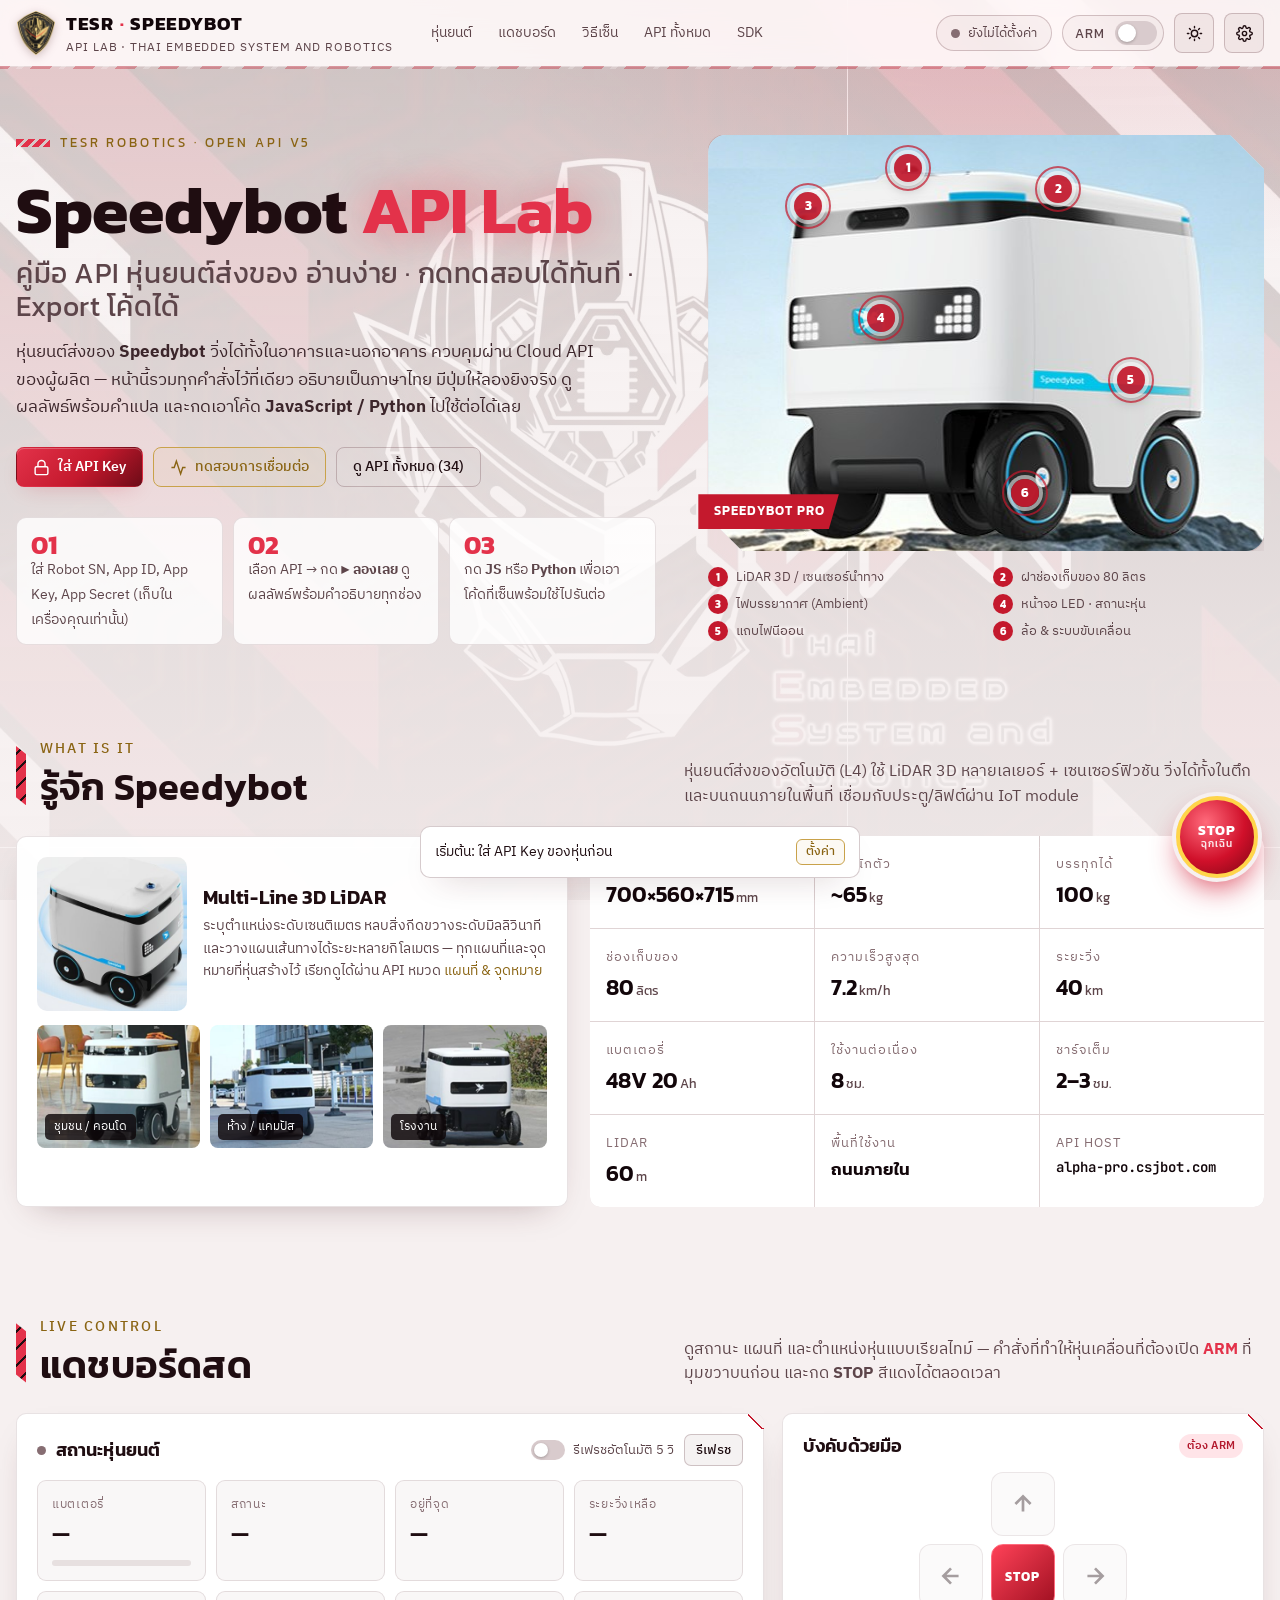
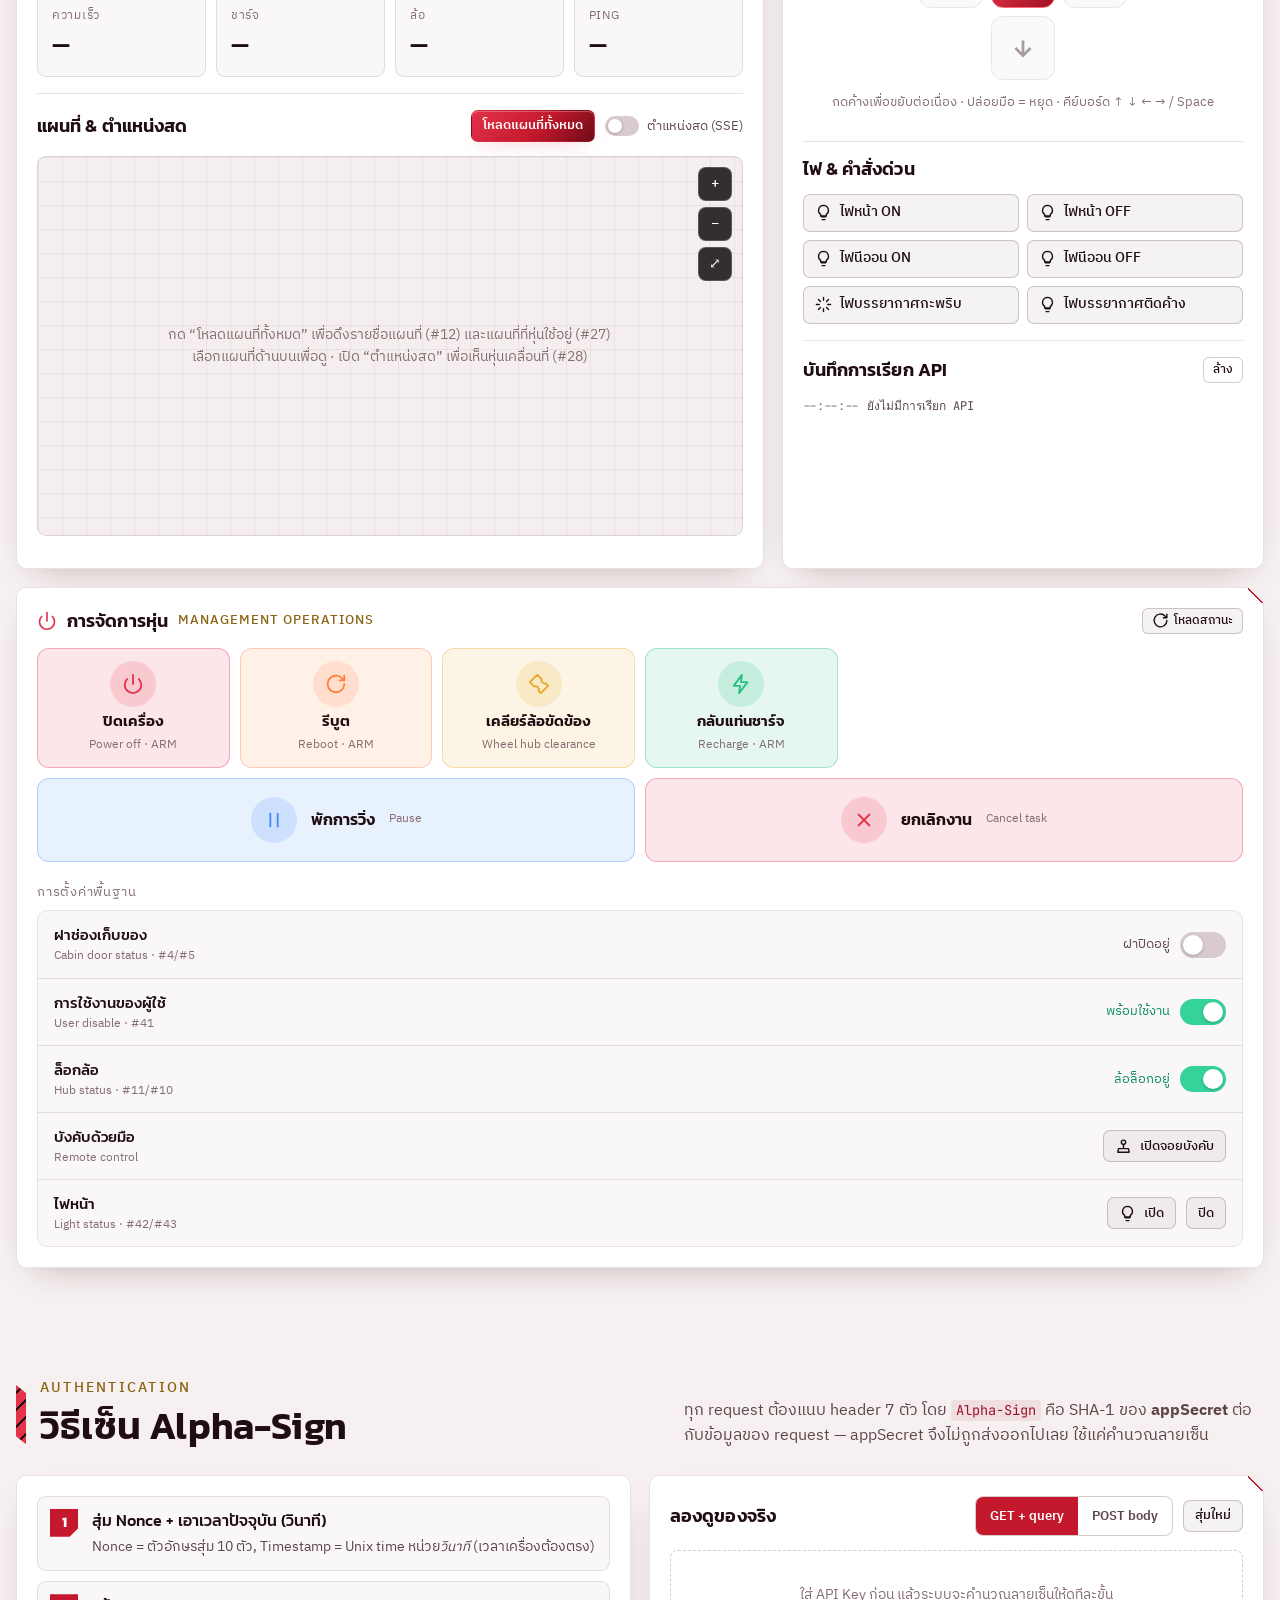
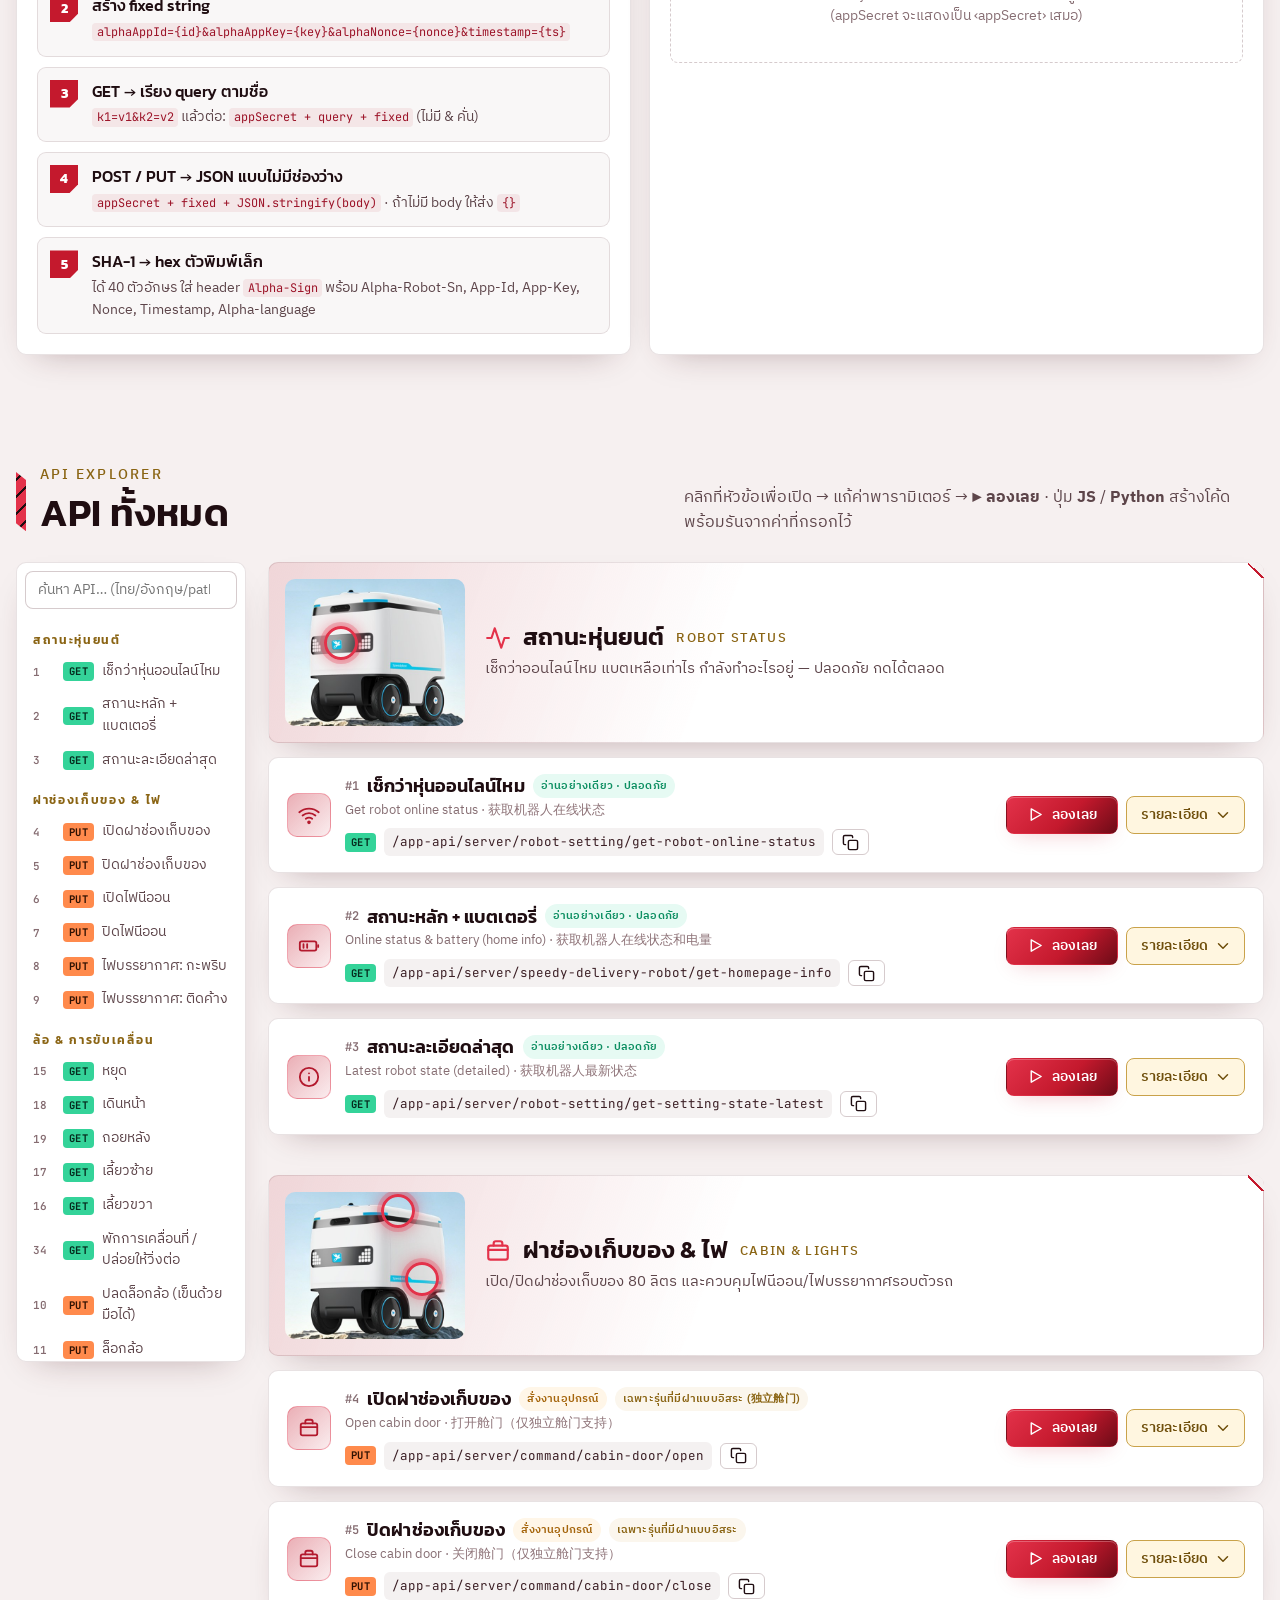
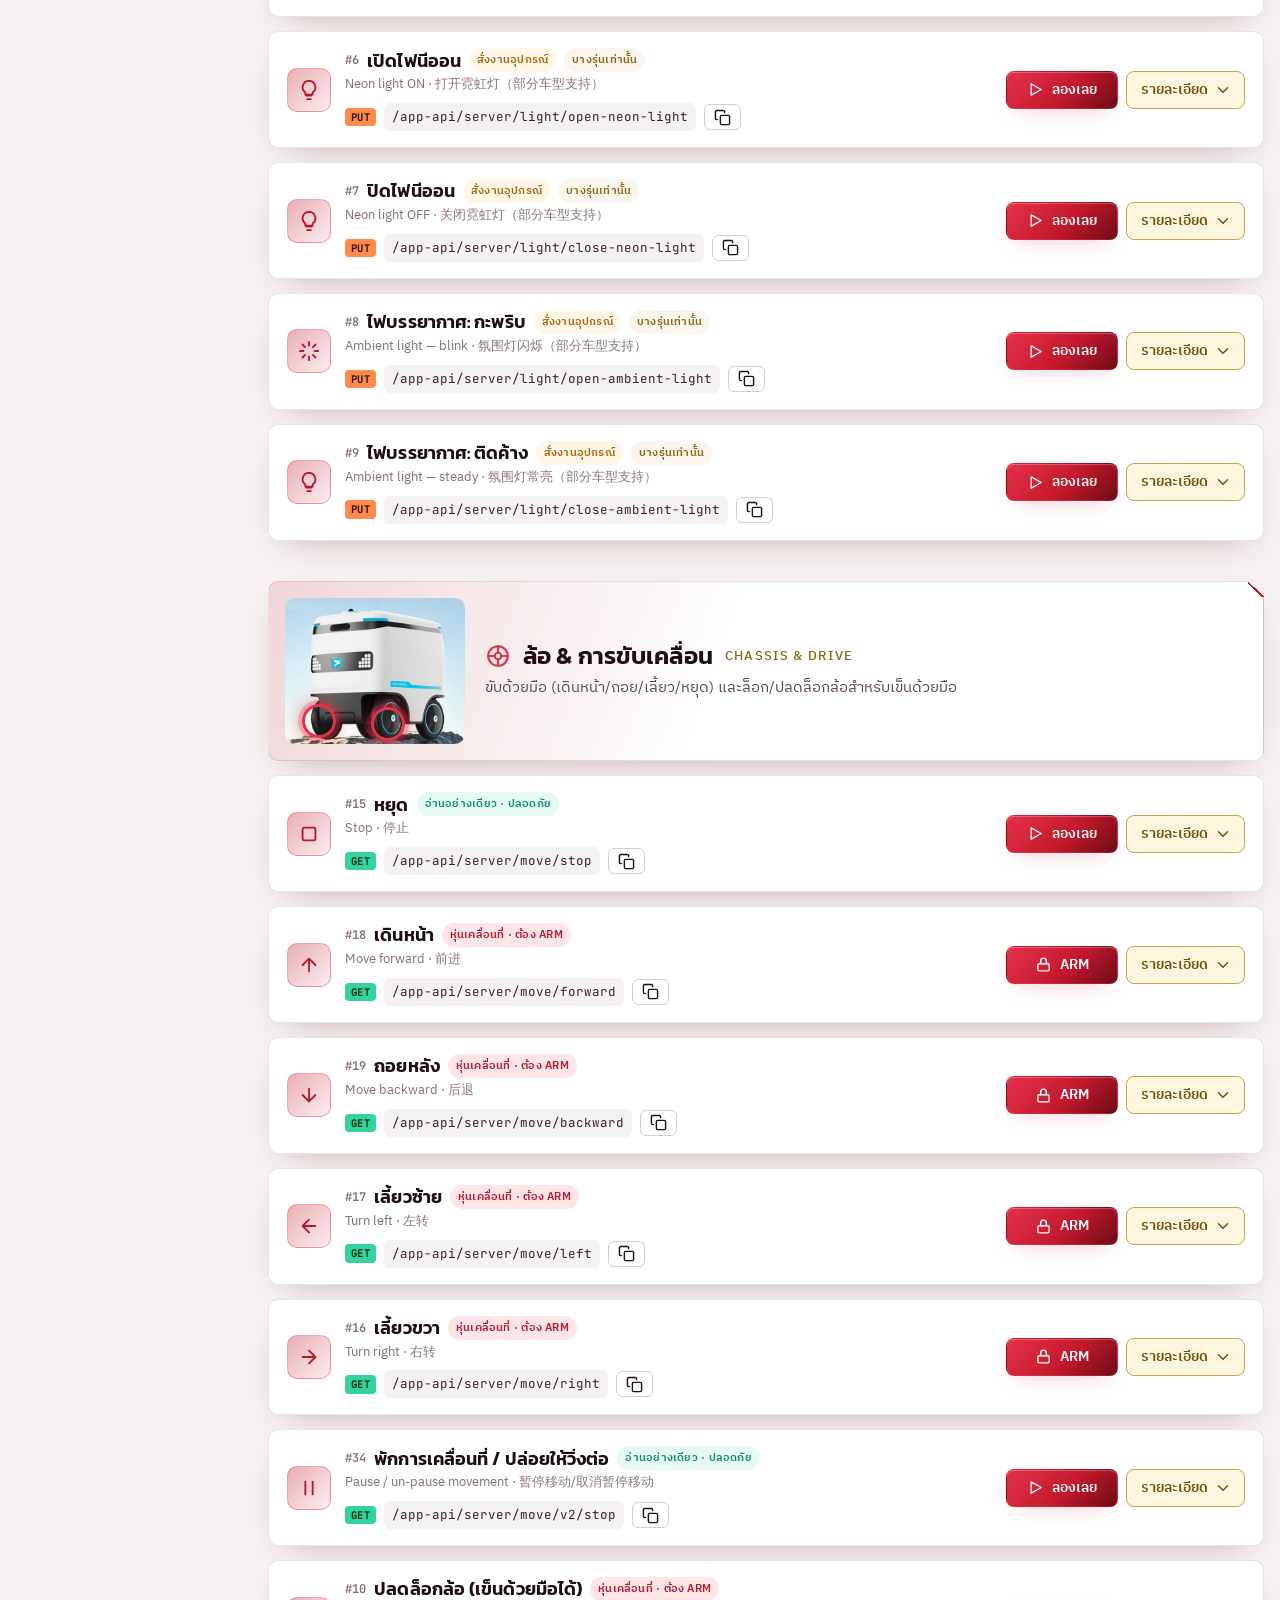
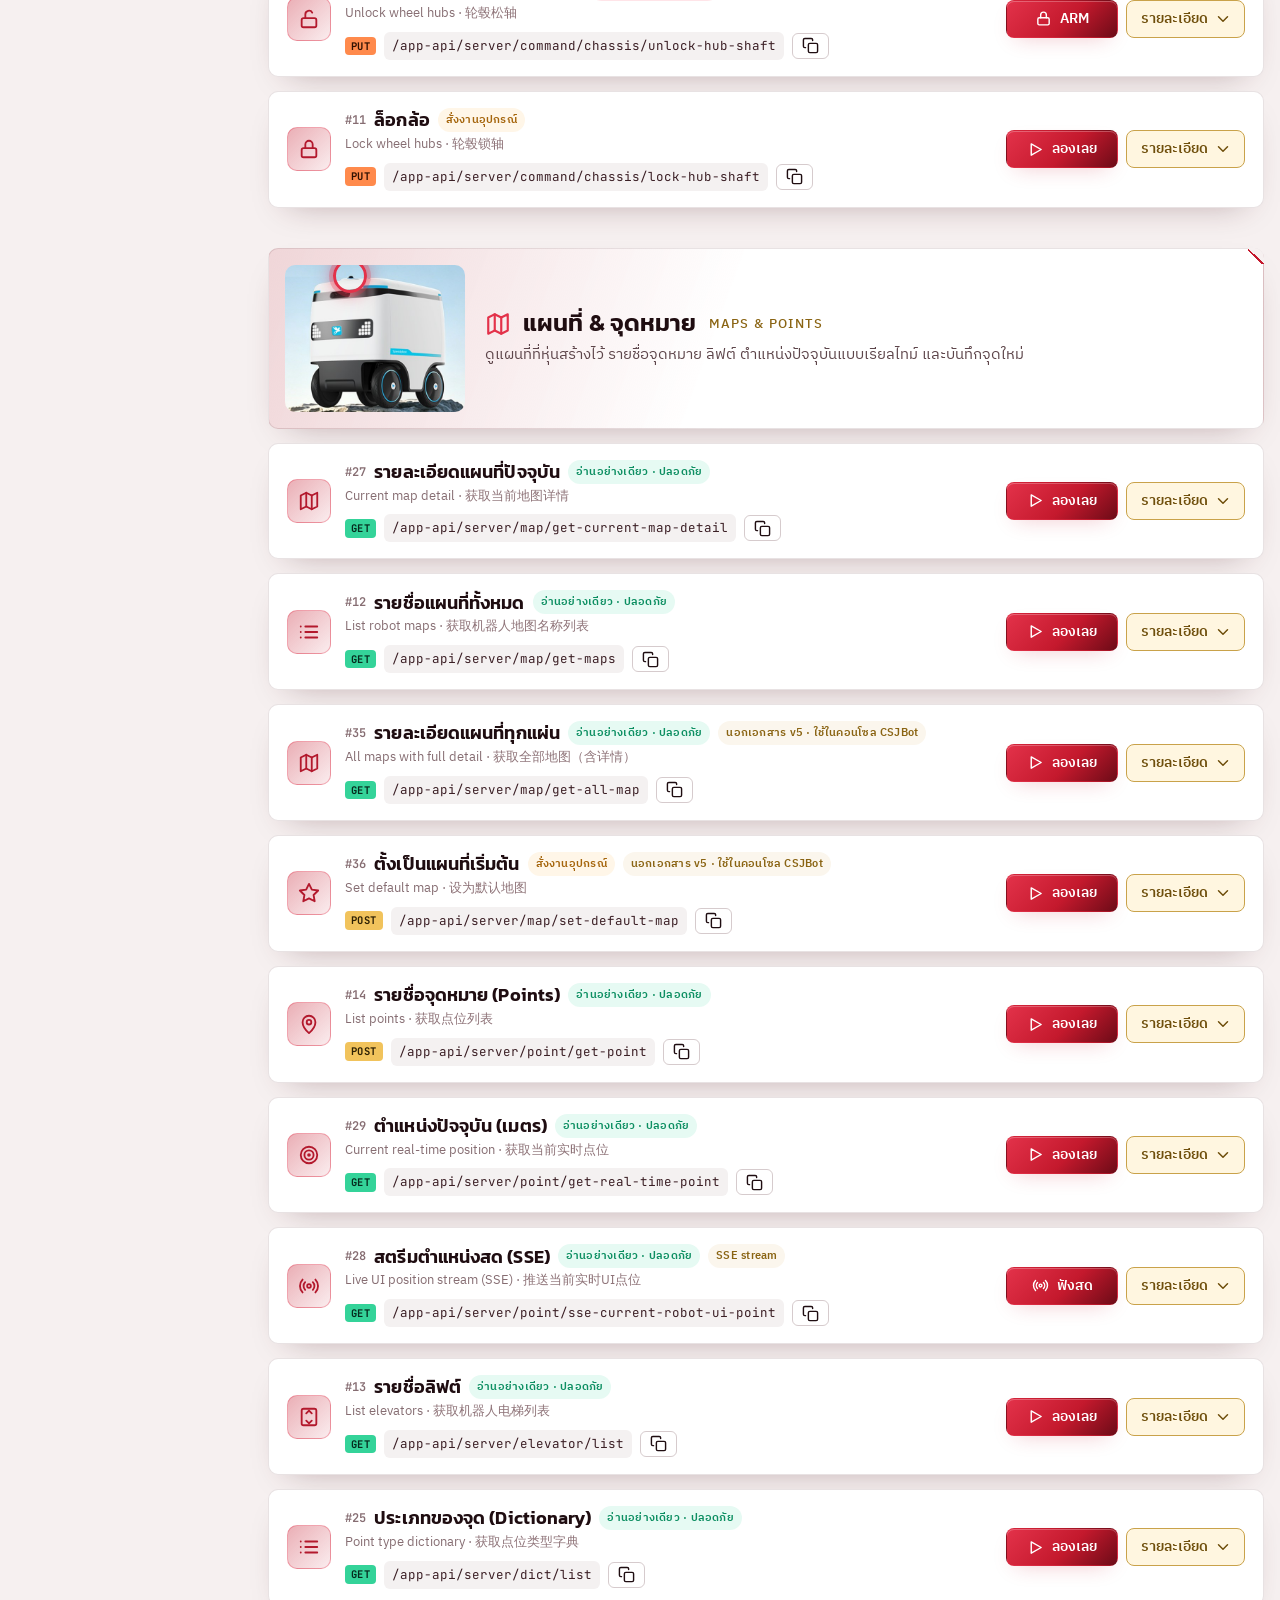
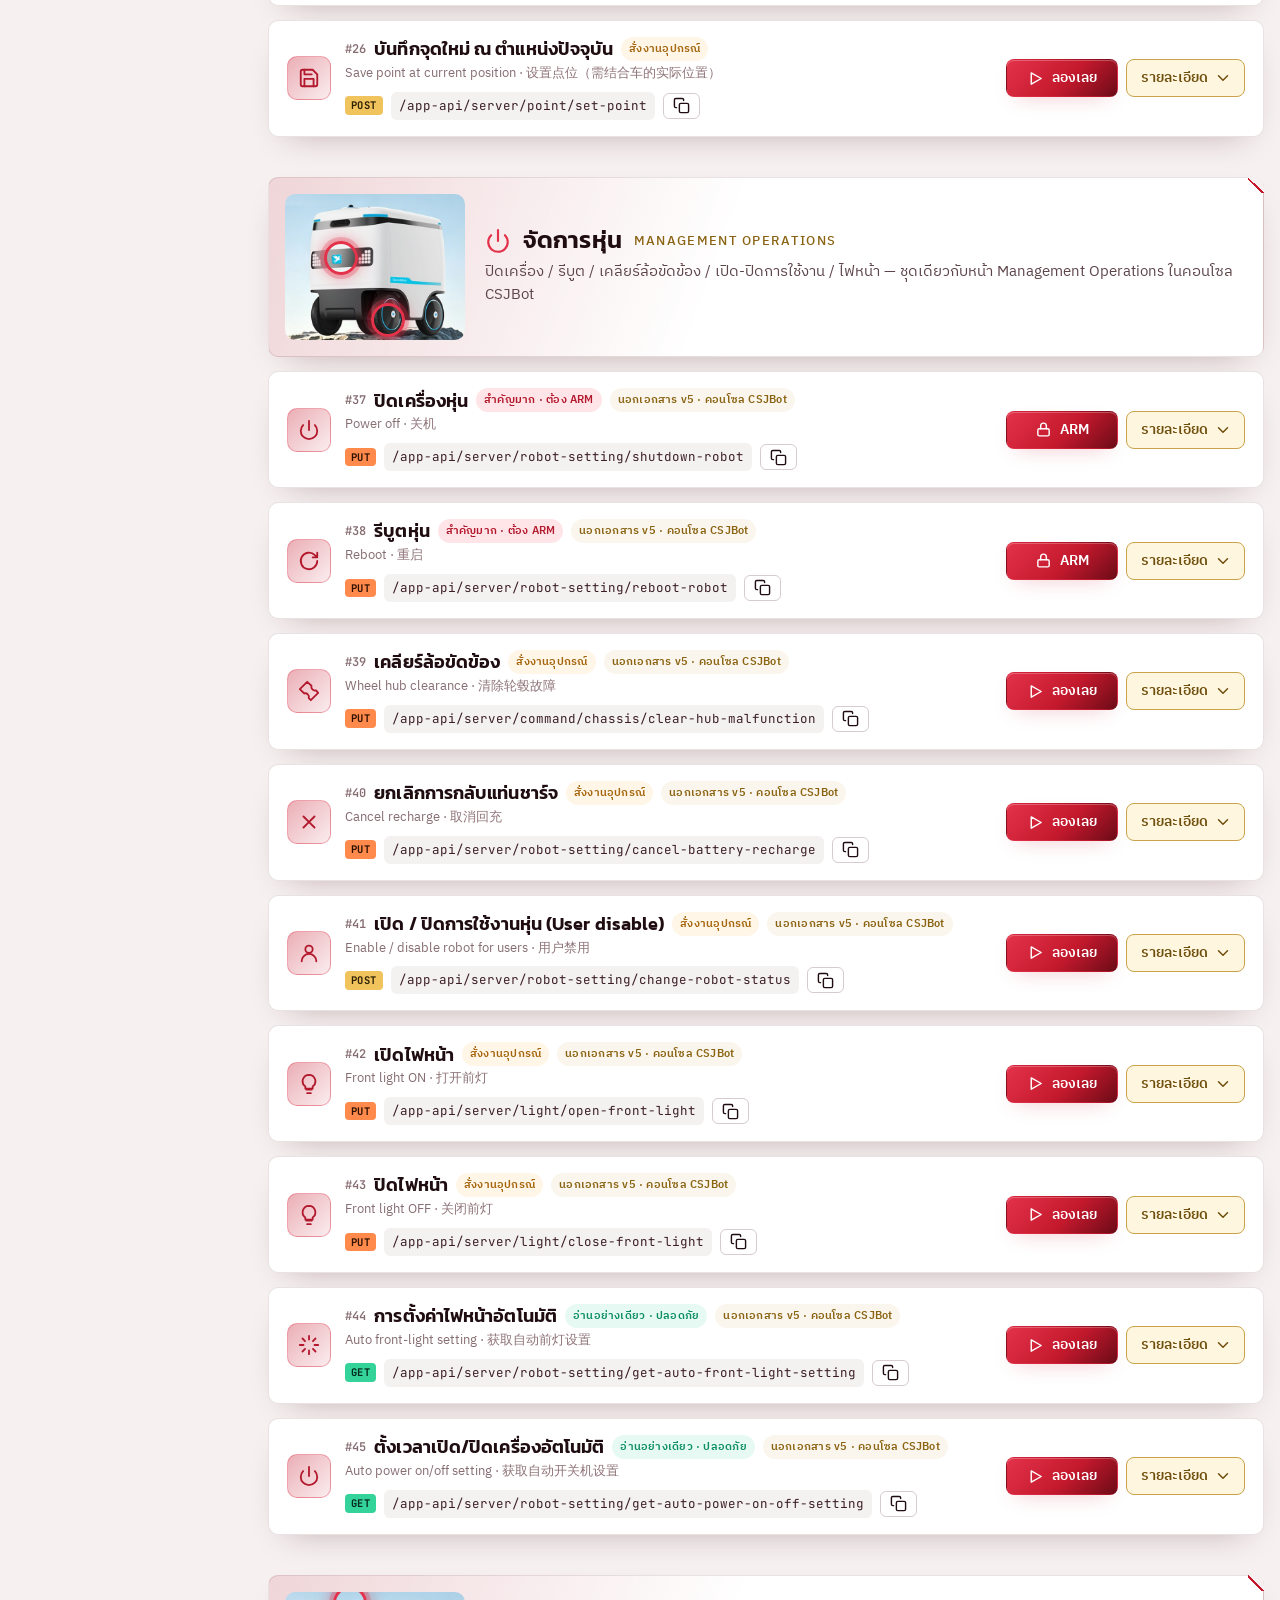
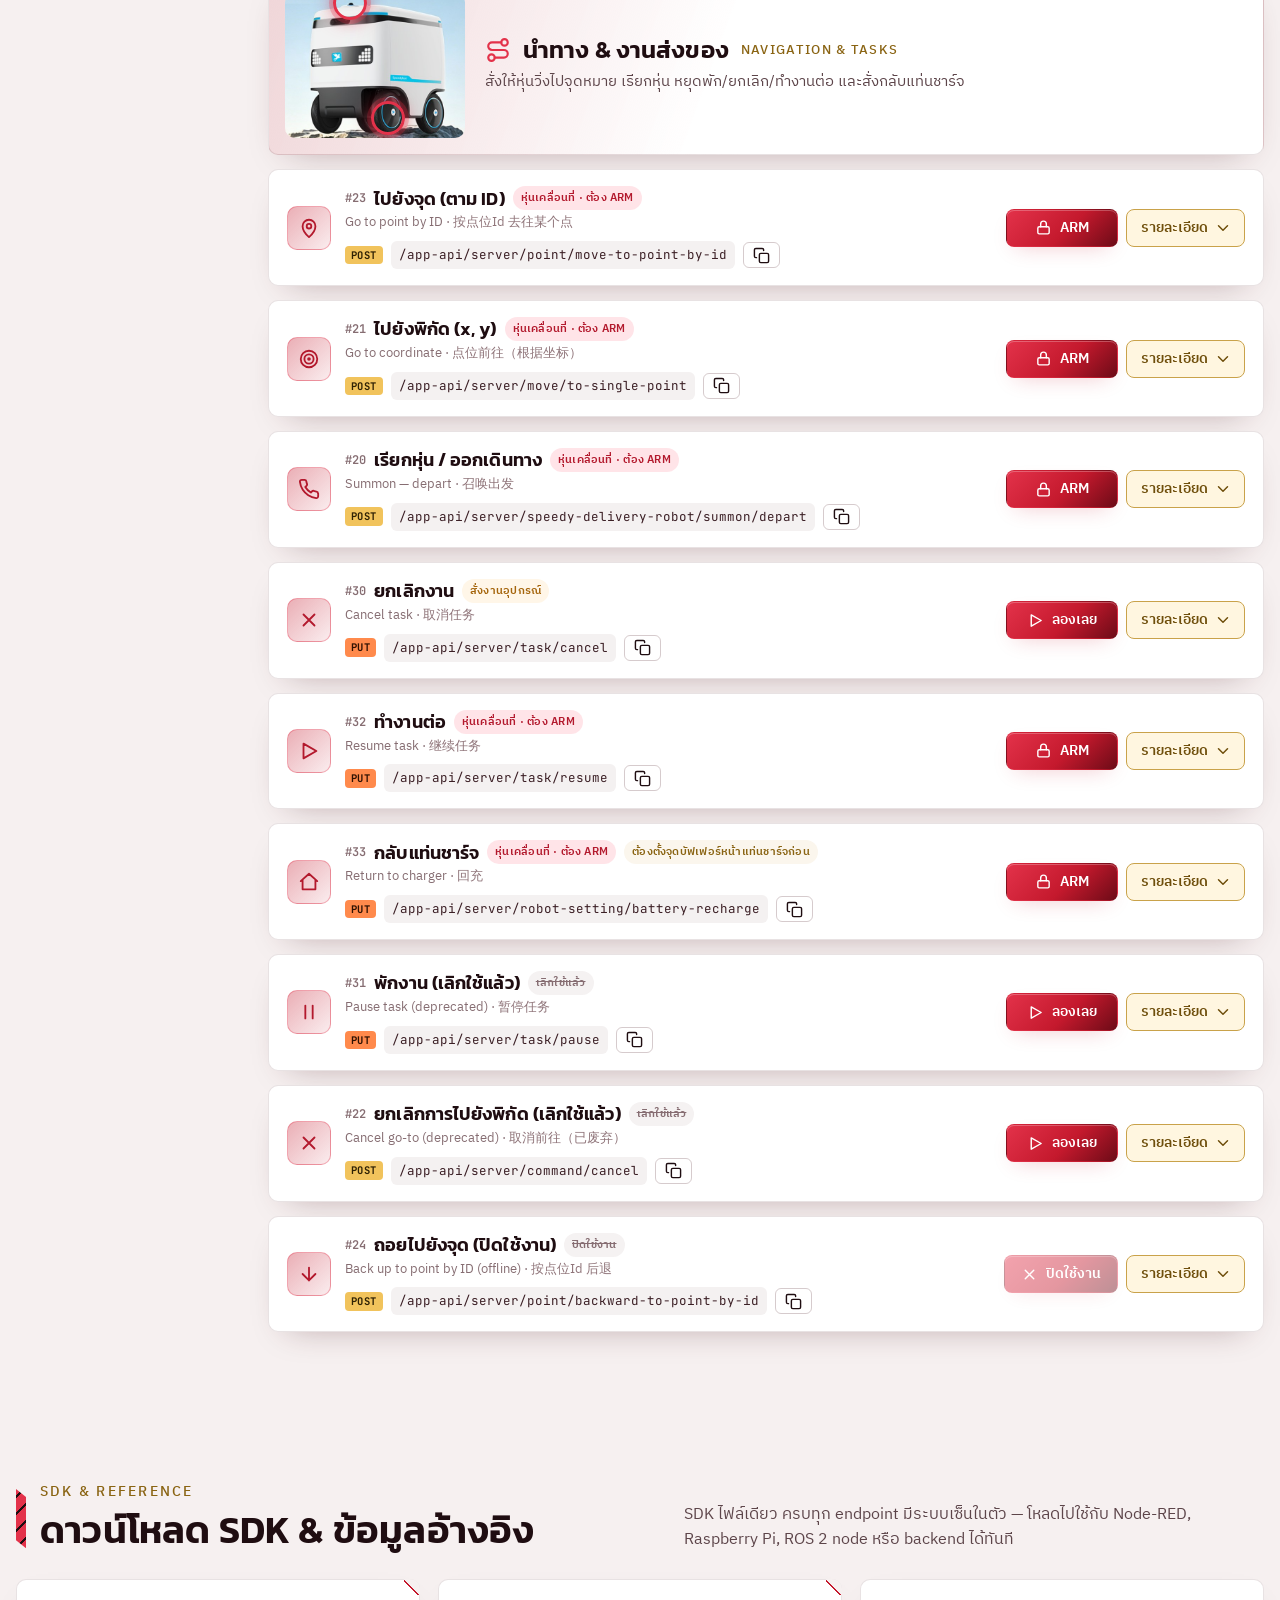
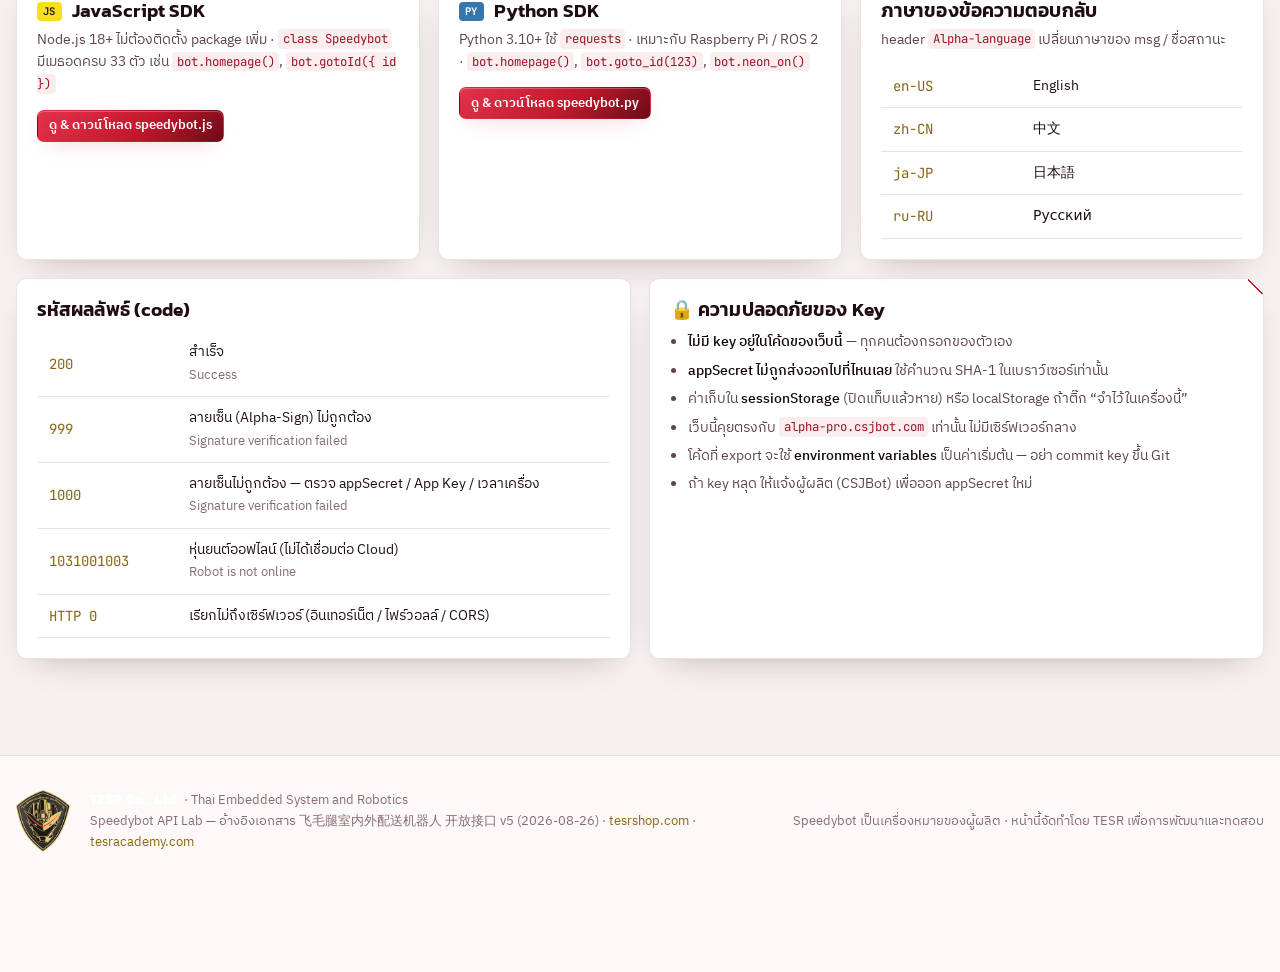
==== commit 2c7fe737: "Management Operations panel (Power off, Reboot, hub clearance, toggles) - New "จัดการหุ่น" category:" ====
--- a/index.html
+++ b/index.html
@@ -204,7 +204,7 @@
         <p class="pad-note">กดค้างเพื่อขยับต่อเนื่อง · ปล่อยมือ = หยุด<span class="kbd-hint"> · คีย์บอร์ด ↑ ↓ ← → / Space</span></p>
         </div>
         <div class="ctrl-quick">
-          <div class="dash-head"><h3>คำสั่งด่วน</h3></div>
+          <div class="dash-head"><h3>ไฟ &amp; คำสั่งด่วน</h3></div>
           <div class="quick" id="quick"></div>
         </div>
         <div class="ctrl-log">
@@ -212,6 +212,17 @@
           <div class="log" id="log"><div><time>--:--:--</time><span>ยังไม่มีการเรียก API</span></div></div>
         </div>
       </div>
+    </div>
+
+    <!-- Management Operations (same as CSJBot console) -->
+    <div class="card card-pad cut admin-card" id="admin">
+      <div class="dash-head">
+        <h3><svg viewBox="0 0 24 24" width="20" height="20" fill="none" stroke="currentColor" stroke-width="2" stroke-linecap="round" style="color:var(--red-2)"><path d="M18.4 6.6a9 9 0 1 1-12.8 0M12 2v10"/></svg>การจัดการหุ่น <small class="h-sub">Management Operations</small></h3>
+        <div class="admin-meta" id="adminMeta"></div>
+      </div>
+      <div class="op-tiles" id="opTiles"></div>
+      <div class="op-rows-title">การตั้งค่าพื้นฐาน</div>
+      <div class="op-rows" id="opRows"></div>
     </div>
   </div>
 </section>
--- a/assets/css/style.css
+++ b/assets/css/style.css
@@ -671,13 +671,15 @@
 .map-card:hover { border-color: var(--gold); }
 .map-card:focus-visible { outline: 2px solid var(--red-2); outline-offset: 2px; }
 .map-card.on { border-color: var(--red-2); box-shadow: 0 0 0 3px rgba(227,50,74,.18); }
-.map-card .thumb { height: 82px; background: var(--map-bg); display: grid; place-items: center; position: relative; }
-.map-card .thumb img { width: 100%; height: 100%; object-fit: contain; padding: 6px; }
+.map-card .thumb { height: 82px; background: var(--map-bg); display: grid; place-items: center; position: relative; overflow: hidden; }
+.map-card .thumb img { position: absolute; inset: 0; width: 100%; height: 100%; max-width: none; object-fit: contain; padding: 6px; box-sizing: border-box; }
 :root:not([data-theme="light"]) .map-card .thumb img { filter: invert(1) hue-rotate(180deg) brightness(.9); }
 .map-card .thumb em { font-style: normal; font-size: 11.5px; color: var(--dim); position: absolute; }
 .map-card .meta { padding: 8px 10px 9px; }
 .map-card b { display: block; font: 600 13.5px var(--f-head); white-space: nowrap; overflow: hidden; text-overflow: ellipsis; }
 .map-card small { display: flex; gap: 6px; align-items: center; font-size: 11.5px; color: var(--dim); flex-wrap: wrap; }
+.map-card .def-tag { color: #2a1d05; background: var(--gold); padding: 1px 7px; border-radius: 999px; font-weight: 600; }
+.map-note .note-actions { display: flex; flex-wrap: wrap; gap: 6px; margin-top: 8px; }
 .map-card .live-tag { color: #fff; background: var(--red); padding: 1px 7px; border-radius: 999px; font-weight: 600; }
 .map-note { display: flex; gap: 8px; align-items: flex-start; font-size: 13px; color: var(--text-2); margin: 10px 0 0; padding: 9px 12px; border-radius: 8px; border: 1px dashed var(--expand-line); background: var(--expand-bg); }
 .map-note svg { width: 16px; height: 16px; flex: none; margin-top: 2px; color: var(--gold-ink); }
@@ -893,3 +895,60 @@
 }
 .map-card .thumb em { display: none; }
 .map-card .thumb.noimg em { display: block; }
+
+/* ---------------------------------------------------------------- management operations */
+.admin-card { margin-top: 18px; }
+.admin-card .dash-head h3 .h-sub { font: 500 12.5px var(--f-body); color: var(--gold-ink); letter-spacing: .08em; text-transform: uppercase; }
+.admin-meta { display: flex; align-items: center; gap: 12px; flex-wrap: wrap; font-size: 13px; color: var(--muted); }
+.admin-meta .meta-txt { display: inline-flex; gap: 5px; align-items: center; }
+.admin-meta b { color: var(--strong); font-weight: 600; }
+.sm-pill { height: 28px; padding: 0 10px; font-size: 12.5px; }
+.op-tiles { display: grid; grid-template-columns: repeat(6, minmax(0, 1fr)); gap: 10px; }
+.op-tile {
+  --tone: 196, 25, 45;
+  all: unset; box-sizing: border-box; cursor: pointer; display: flex; flex-direction: column; align-items: center; justify-content: center; gap: 6px;
+  min-height: 112px; padding: 12px 8px; border-radius: 12px; text-align: center;
+  background: rgba(var(--tone), 0.12); border: 1px solid rgba(var(--tone), 0.35); color: var(--text);
+  transition: transform .08s, background .15s, box-shadow .15s;
+}
+.op-tile:hover { background: rgba(var(--tone), 0.2); box-shadow: 0 8px 22px -12px rgba(var(--tone), .7); }
+.op-tile:active { transform: scale(.98); }
+.op-tile:focus-visible { outline: 2px solid rgb(var(--tone)); outline-offset: 2px; }
+.op-tile.wide { grid-column: span 3; min-height: 84px; flex-direction: row; gap: 14px; }
+.op-tile.wide b { font-size: 16px; }
+.op-tile.on { background: rgba(var(--tone), 0.32); border-color: rgb(var(--tone)); }
+.op-ic { width: 46px; height: 46px; border-radius: 50%; display: grid; place-items: center; background: rgba(var(--tone), 0.22); color: rgb(var(--tone)); flex: none; }
+:root[data-theme="light"] .op-ic { background: rgba(var(--tone), 0.16); }
+.op-ic svg { width: 22px; height: 22px; }
+.op-tile b { font: 600 14.5px var(--f-head); line-height: 1.2; }
+.op-tile small { font-size: 11.5px; color: var(--dim); }
+.tone-red { --tone: 227, 50, 74; }
+.tone-orange { --tone: 255, 128, 64; }
+.tone-amber { --tone: 230, 170, 40; }
+.tone-green { --tone: 40, 190, 130; }
+.tone-blue { --tone: 70, 140, 245; }
+.op-rows-title { margin: 20px 0 8px; font-size: 13px; color: var(--dim); letter-spacing: .06em; }
+.op-rows { border: 1px solid var(--line); border-radius: 10px; overflow: hidden; }
+.op-row { display: flex; align-items: center; justify-content: space-between; gap: 12px; padding: 12px 16px; background: var(--fill-1); }
+.op-row + .op-row { border-top: 1px solid var(--line); }
+.op-row b { display: block; font: 500 15px var(--f-head); }
+.op-row small { display: block; font-size: 12px; color: var(--dim); }
+.op-right { display: flex; align-items: center; gap: 10px; flex-wrap: wrap; justify-content: flex-end; }
+.op-state { font-size: 13px; color: var(--muted); }
+.op-state.is-on { color: var(--ok-text); }
+.op-right .switch input { width: 46px; height: 26px; }
+.op-right .switch input::after { width: 20px; height: 20px; }
+.op-right .switch input:checked::after { transform: translateX(20px); }
+@media (max-width: 1099px) {
+  .op-tiles { grid-template-columns: repeat(4, minmax(0, 1fr)); }
+  .op-tile.wide { grid-column: span 2; }
+}
+@media (max-width: 639px) {
+  .op-tiles { grid-template-columns: repeat(2, minmax(0, 1fr)); gap: 8px; }
+  .op-tile { min-height: 96px; }
+  .op-tile.wide { grid-column: span 2; min-height: 64px; }
+  .op-ic { width: 40px; height: 40px; }
+  .op-row { padding: 12px; flex-wrap: wrap; }
+  .op-right { width: 100%; justify-content: flex-start; }
+  .admin-meta { width: 100%; }
+}
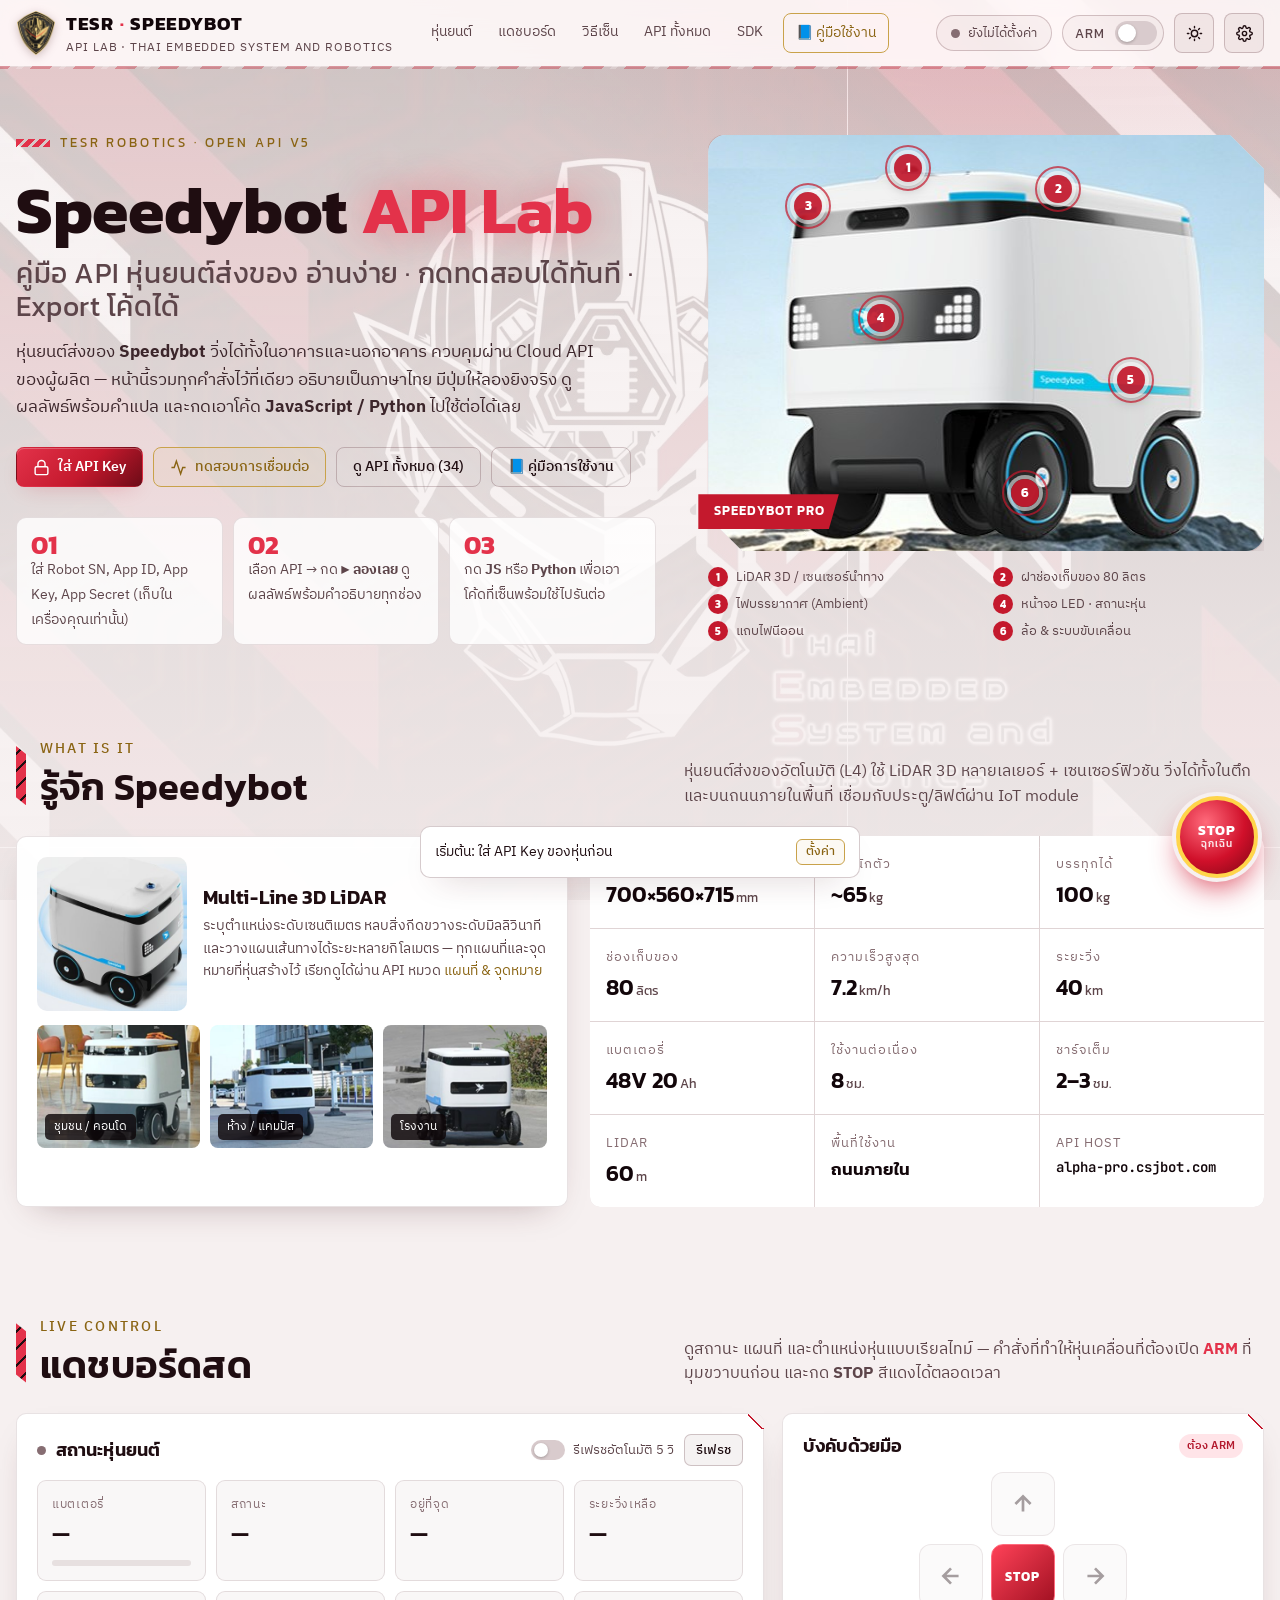
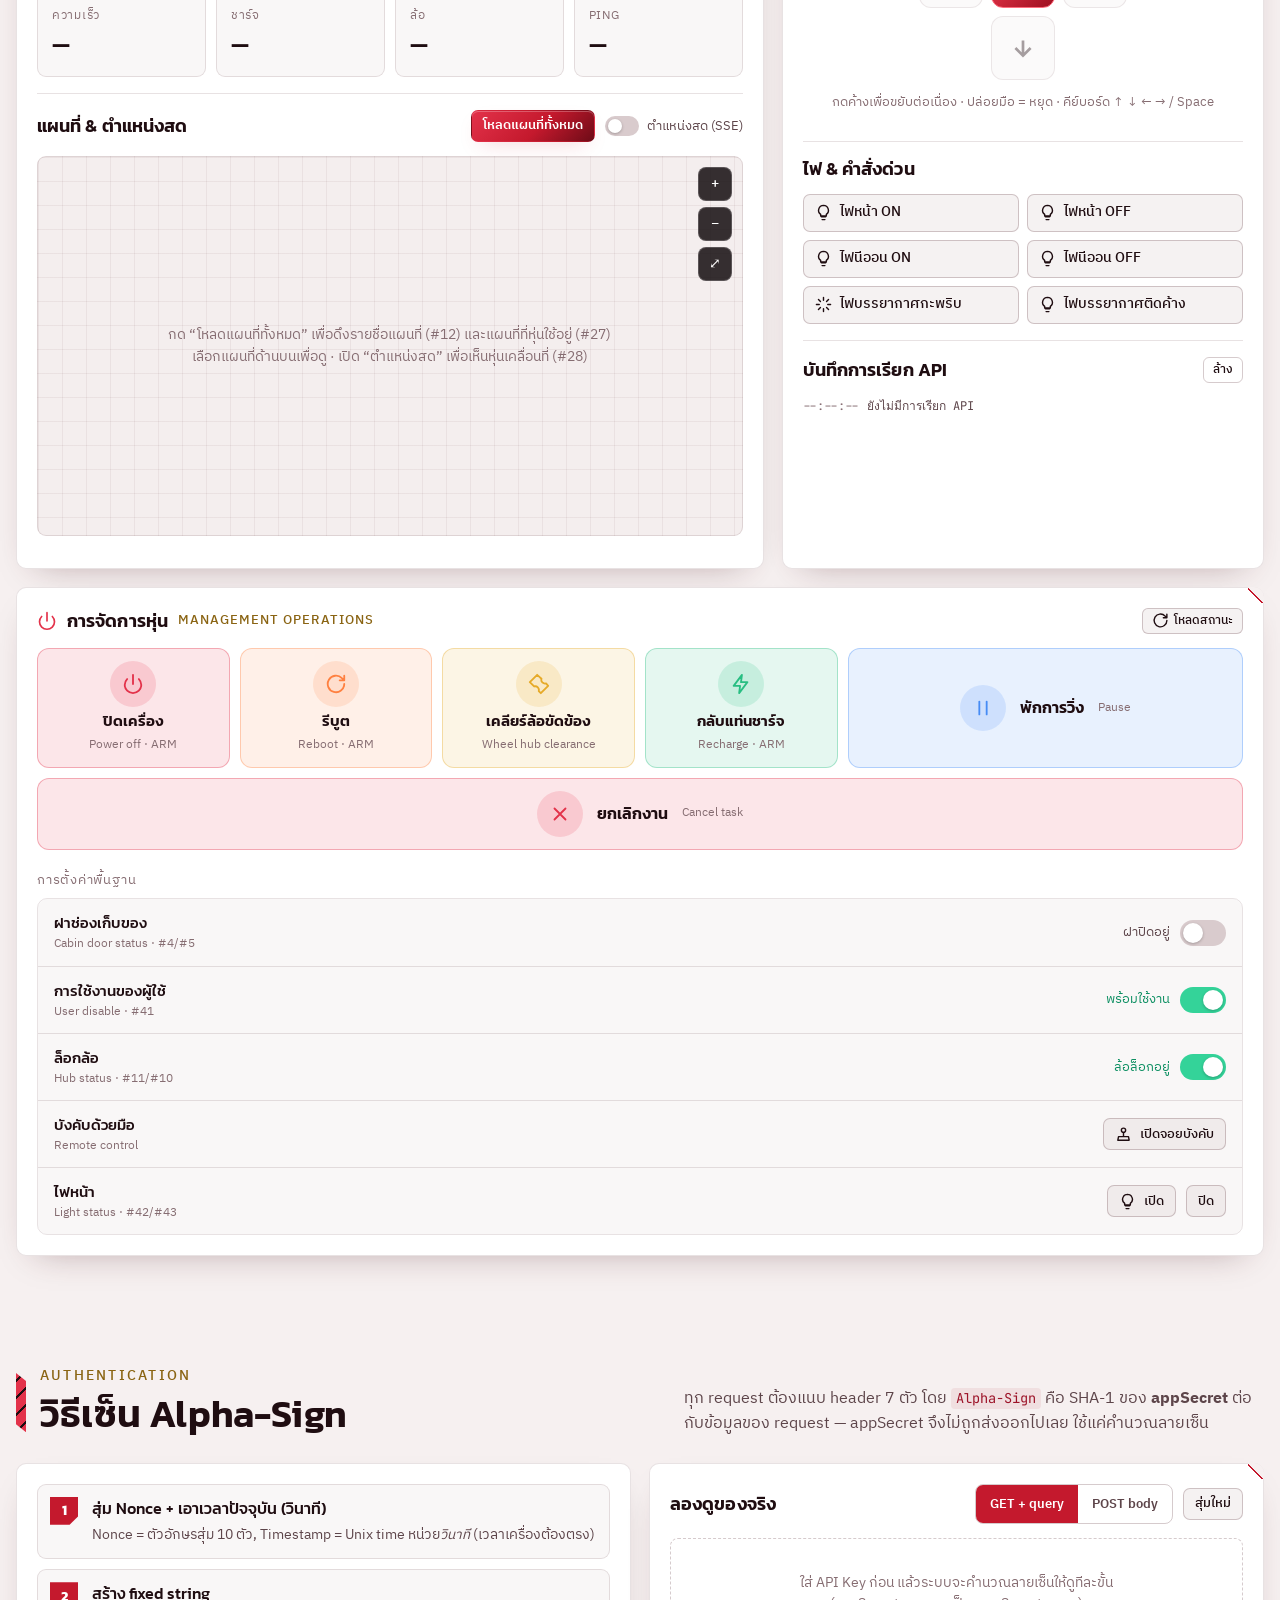
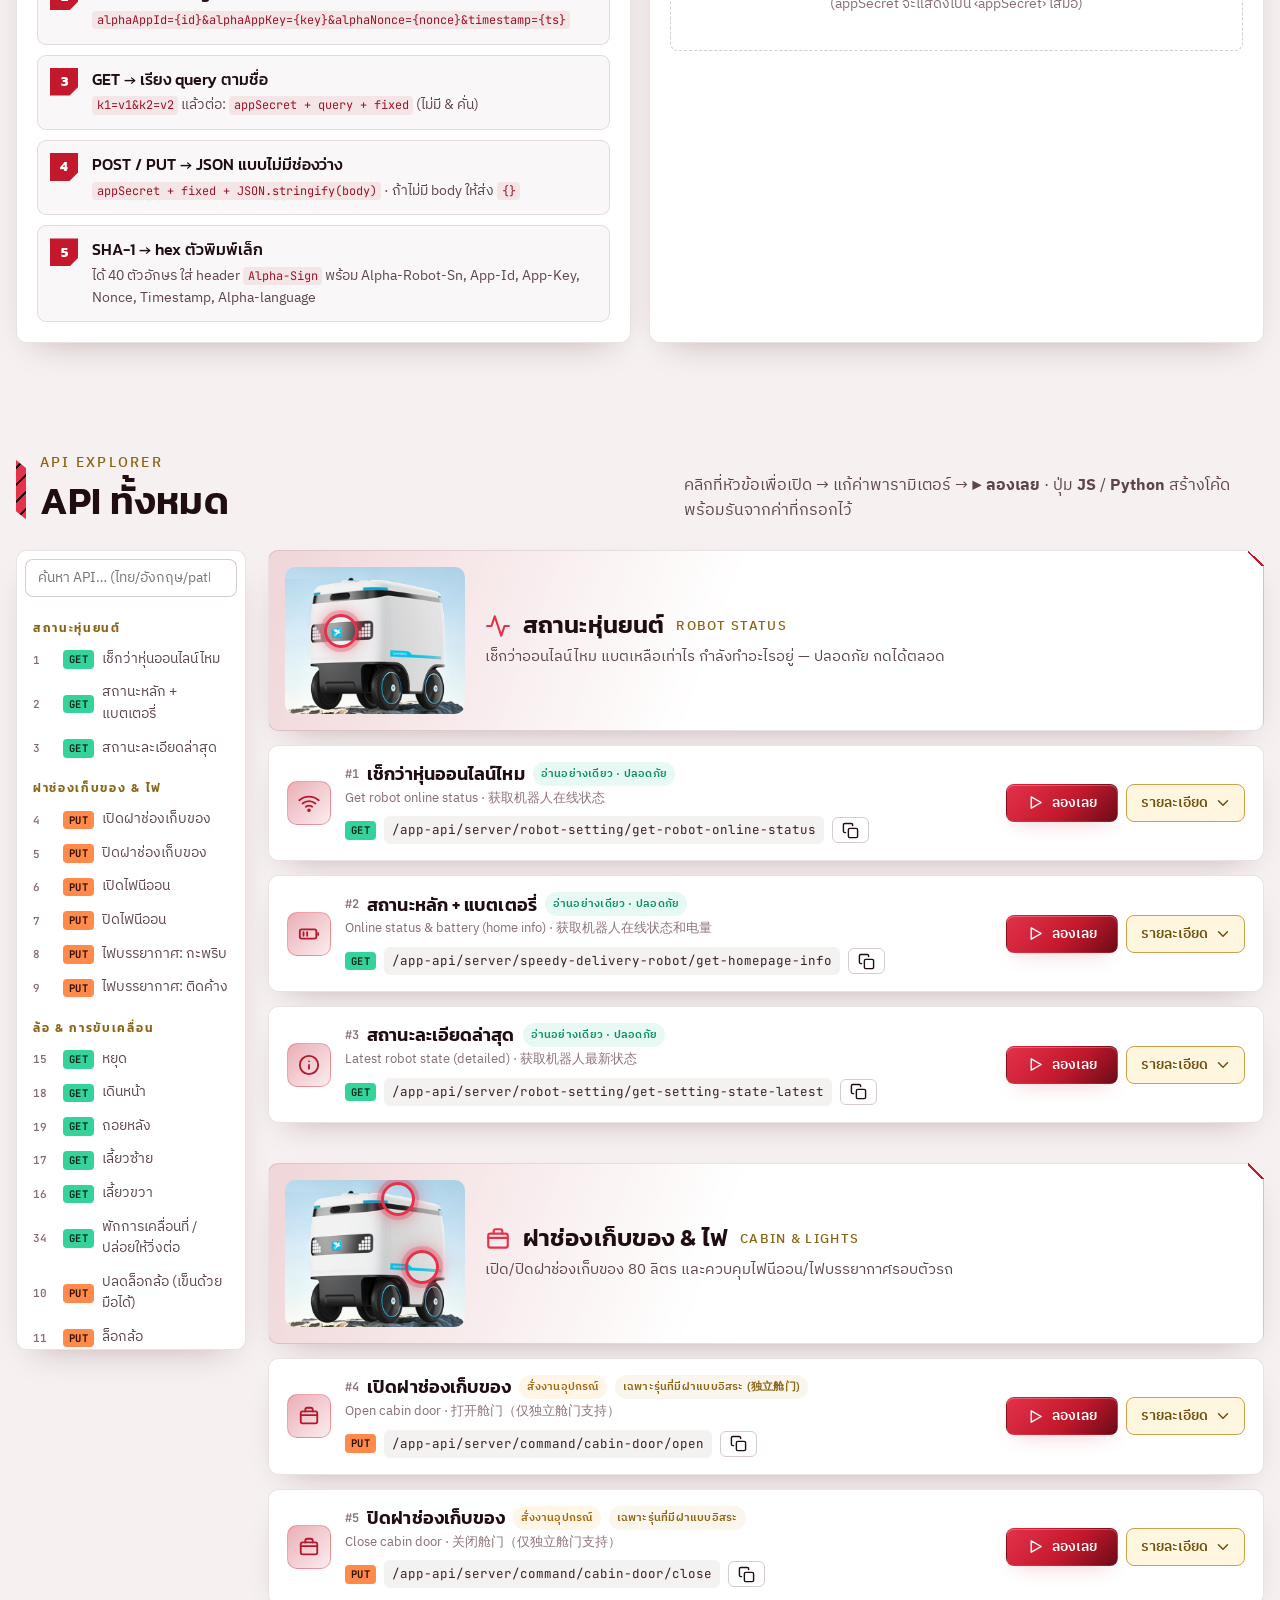
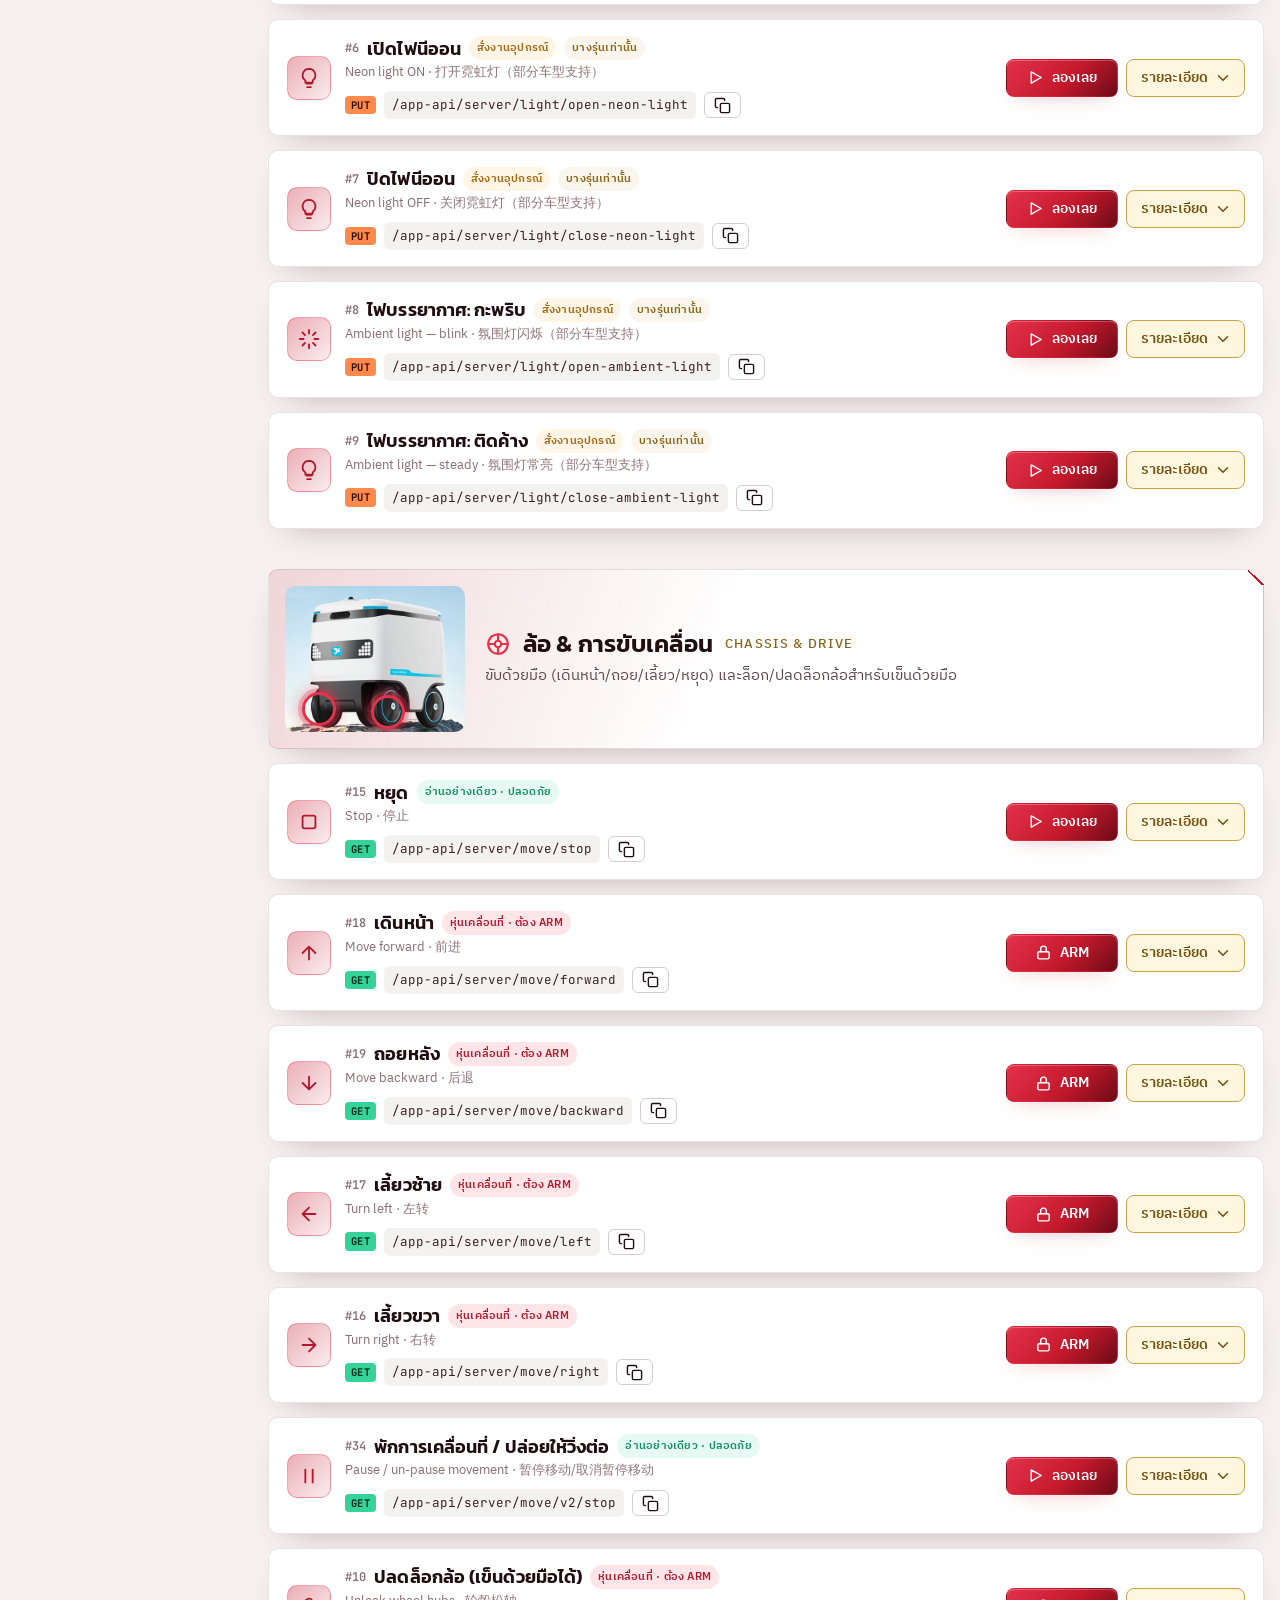
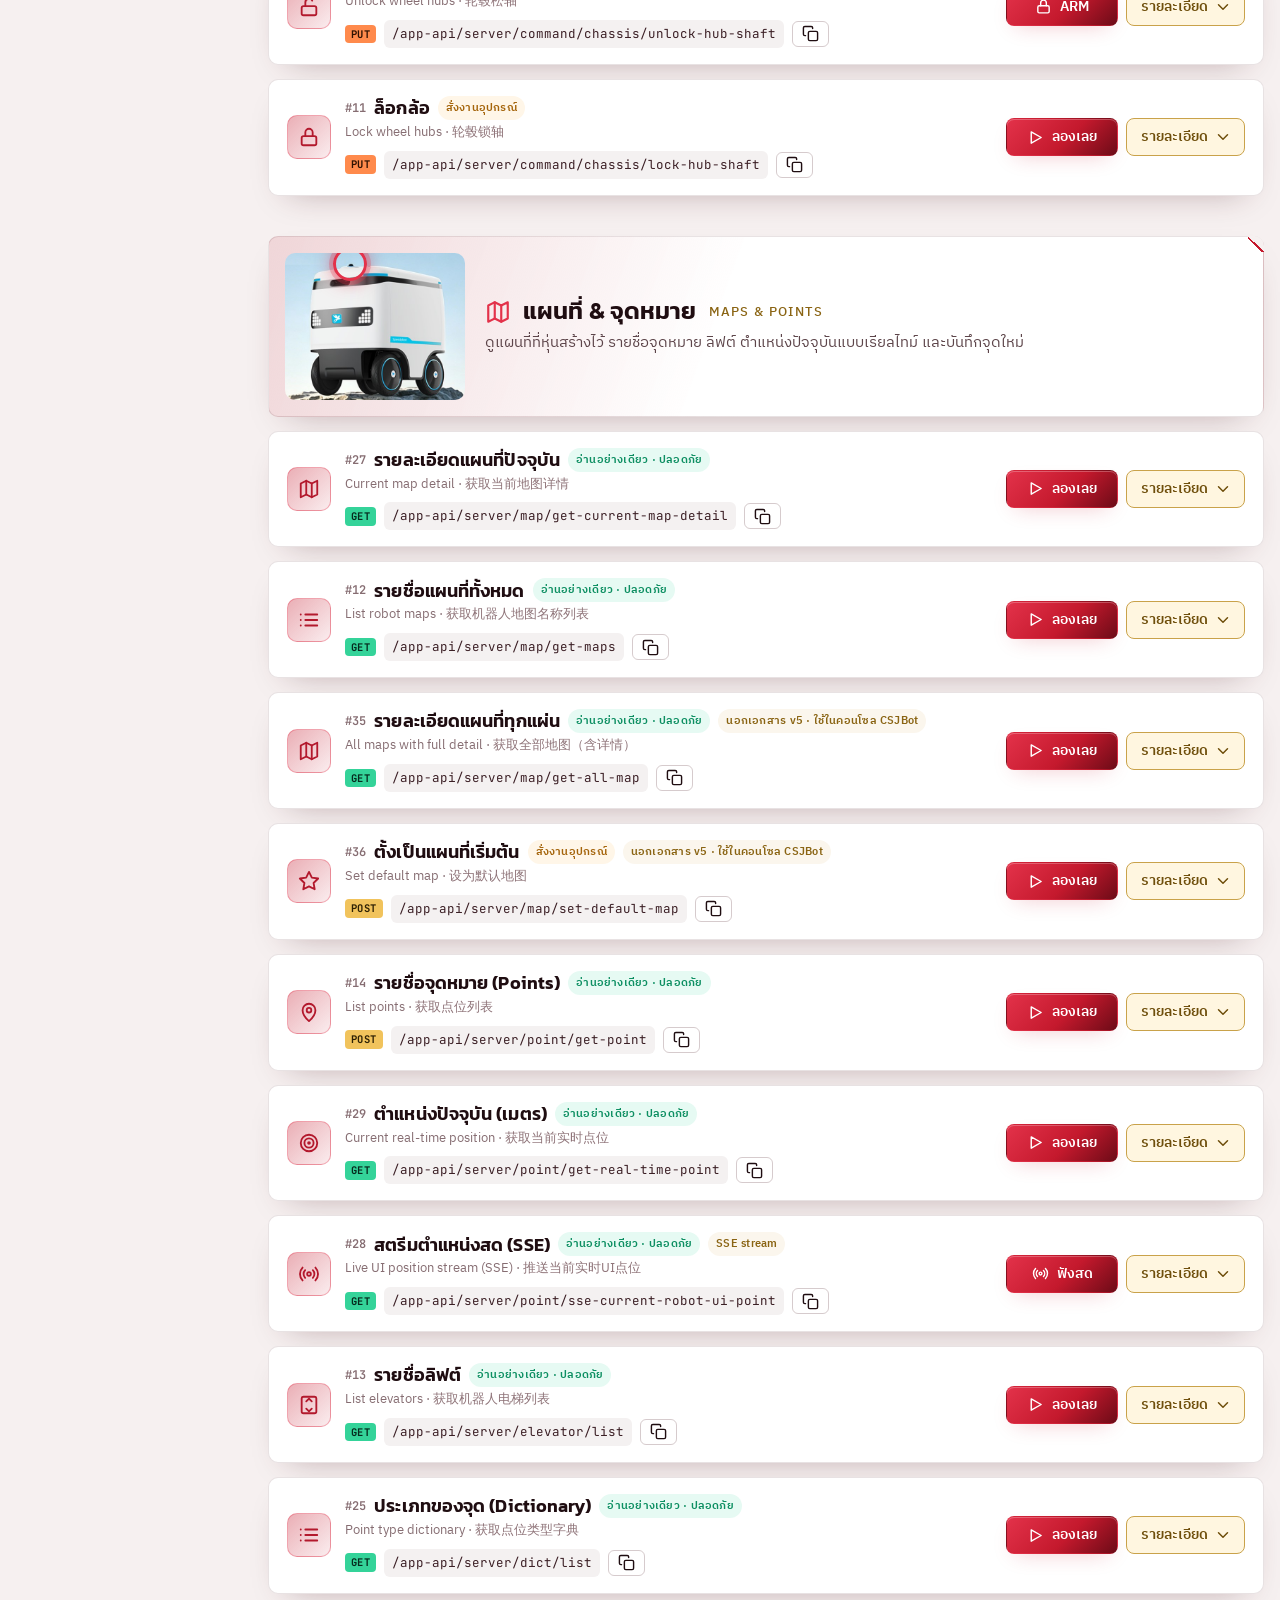
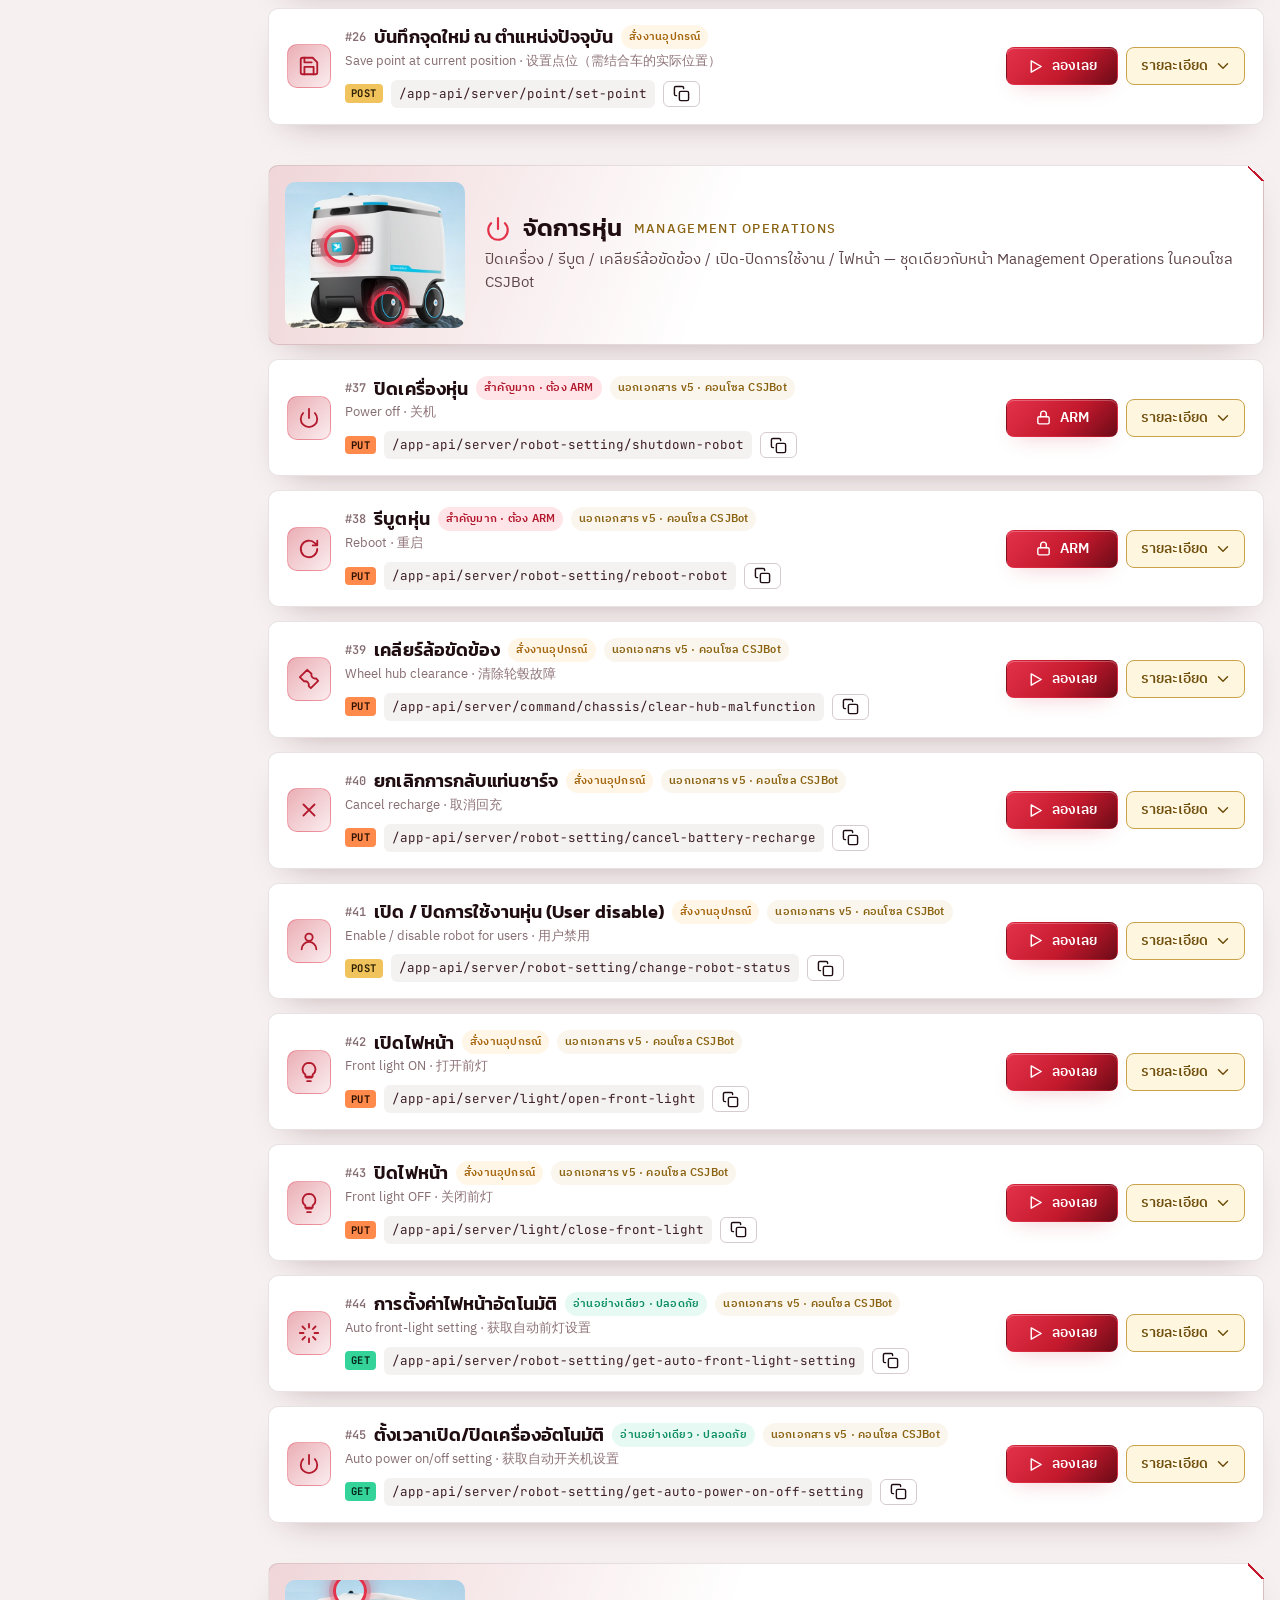
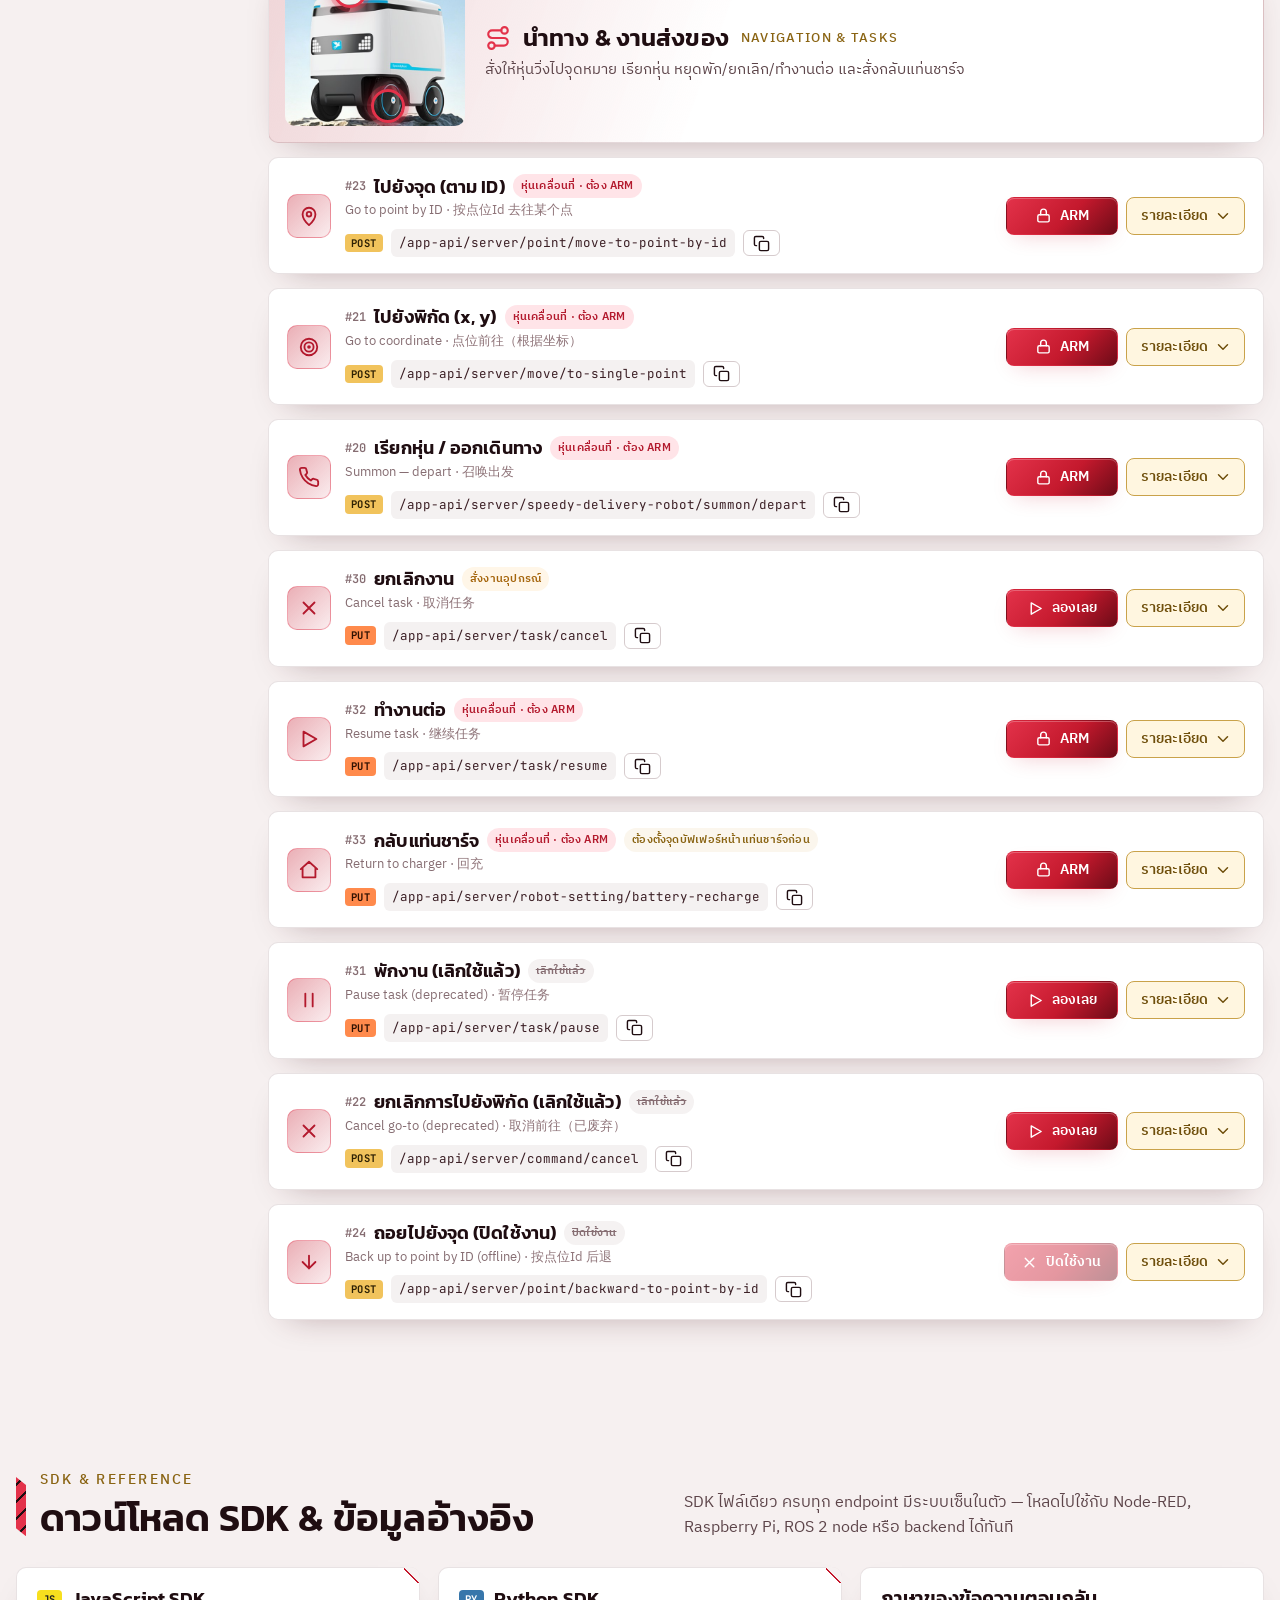
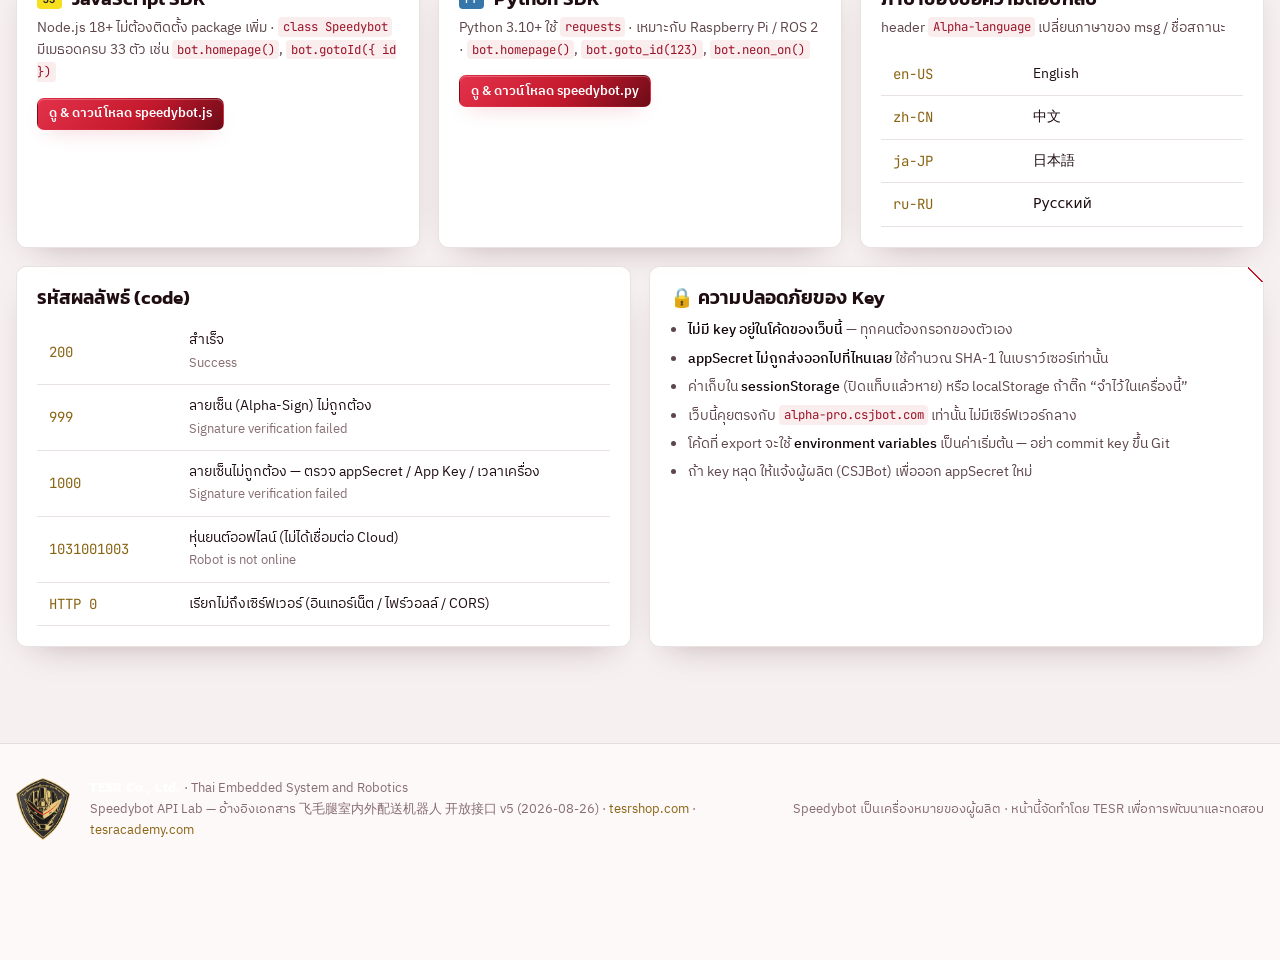
==== commit 35a001a1: "User manual page (TH/EN) with video tutorials, images and PDF downloads Merged TESR Thai notes + ven" ====
--- a/index.html
+++ b/index.html
@@ -31,6 +31,7 @@
       <a href="#sign">วิธีเซ็น</a>
       <a href="#explorer">API ทั้งหมด</a>
       <a href="#sdk">SDK</a>
+      <a href="manual.html" class="nav-manual">📘 คู่มือใช้งาน</a>
     </nav>
     <div class="top-right">
       <span class="pill status-pill" id="statusPill" title="สถานะหุ่นยนต์"><i class="dot" id="statusDot"></i><span class="txt" id="statusTxt">ยังไม่ได้ตั้งค่า</span></span>
@@ -55,6 +56,7 @@
     <a href="#sign"><span>03</span>วิธีเซ็น Alpha-Sign</a>
     <a href="#explorer"><span>04</span>API ทั้งหมด (34)</a>
     <a href="#sdk"><span>05</span>SDK &amp; ข้อมูลอ้างอิง</a>
+    <a href="manual.html"><span>06</span>คู่มือการใช้งาน (TH / EN + วิดีโอ)</a>
     <div class="theme-row"><span>ธีม</span>
       <div class="seg" id="themeSeg"><button type="button" data-theme-set="dark">🌙 มืด</button><button type="button" data-theme-set="light">☀ สว่าง</button></div>
     </div>
@@ -80,6 +82,7 @@
           ทดสอบการเชื่อมต่อ
         </button>
         <a class="btn ghost" href="#explorer">ดู API ทั้งหมด (34)</a>
+        <a class="btn ghost" href="manual.html">📘 คู่มือการใช้งาน</a>
       </div>
       <div class="steps">
         <div class="step"><b>01</b><span>ใส่ Robot SN, App ID, App Key, App Secret (เก็บในเครื่องคุณเท่านั้น)</span></div>
--- a/assets/css/style.css
+++ b/assets/css/style.css
@@ -190,6 +190,7 @@
 .topnav { display: flex; gap: 2px; margin-left: 12px; }
 .topnav a { color: var(--muted); font-size: 14px; padding: 8px 12px; border-radius: 8px; text-decoration: none; }
 .topnav a:hover { color: var(--strong); background: var(--fill-2); }
+.topnav a.nav-manual { color: var(--gold-ink); border: 1px solid var(--expand-line); margin-left: 6px; }
 .top-right { margin-left: auto; display: flex; align-items: center; gap: 10px; }
 
 .pill {
@@ -914,7 +915,8 @@
 .op-tile:hover { background: rgba(var(--tone), 0.2); box-shadow: 0 8px 22px -12px rgba(var(--tone), .7); }
 .op-tile:active { transform: scale(.98); }
 .op-tile:focus-visible { outline: 2px solid rgb(var(--tone)); outline-offset: 2px; }
-.op-tile.wide { grid-column: span 3; min-height: 84px; flex-direction: row; gap: 14px; }
+.op-tile.wide { grid-column: span 2; min-height: 84px; flex-direction: row; gap: 14px; }
+.op-tile.full { grid-column: 1 / -1; min-height: 72px; }
 .op-tile.wide b { font-size: 16px; }
 .op-tile.on { background: rgba(var(--tone), 0.32); border-color: rgb(var(--tone)); }
 .op-ic { width: 46px; height: 46px; border-radius: 50%; display: grid; place-items: center; background: rgba(var(--tone), 0.22); color: rgb(var(--tone)); flex: none; }
@@ -942,6 +944,7 @@
 @media (max-width: 1099px) {
   .op-tiles { grid-template-columns: repeat(4, minmax(0, 1fr)); }
   .op-tile.wide { grid-column: span 2; }
+  .op-tile.full { grid-column: span 2; }
 }
 @media (max-width: 639px) {
   .op-tiles { grid-template-columns: repeat(2, minmax(0, 1fr)); gap: 8px; }
